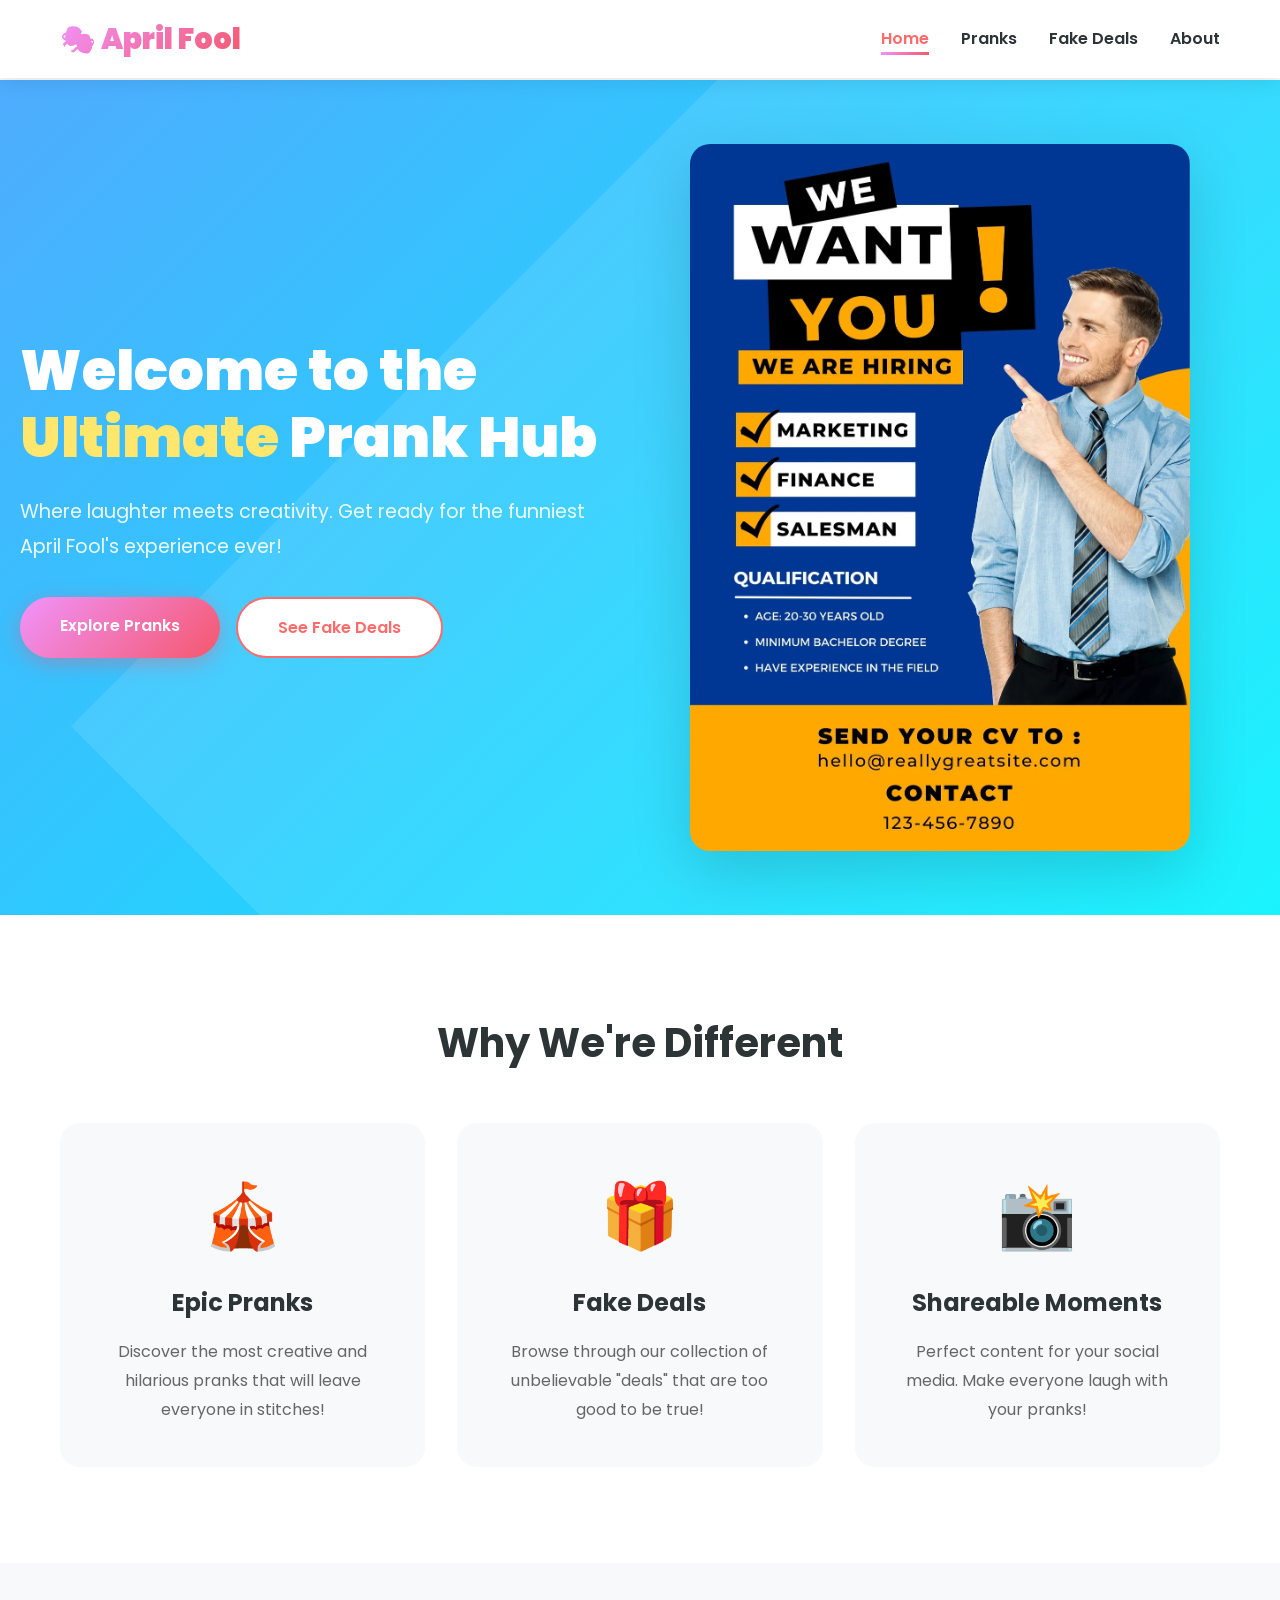
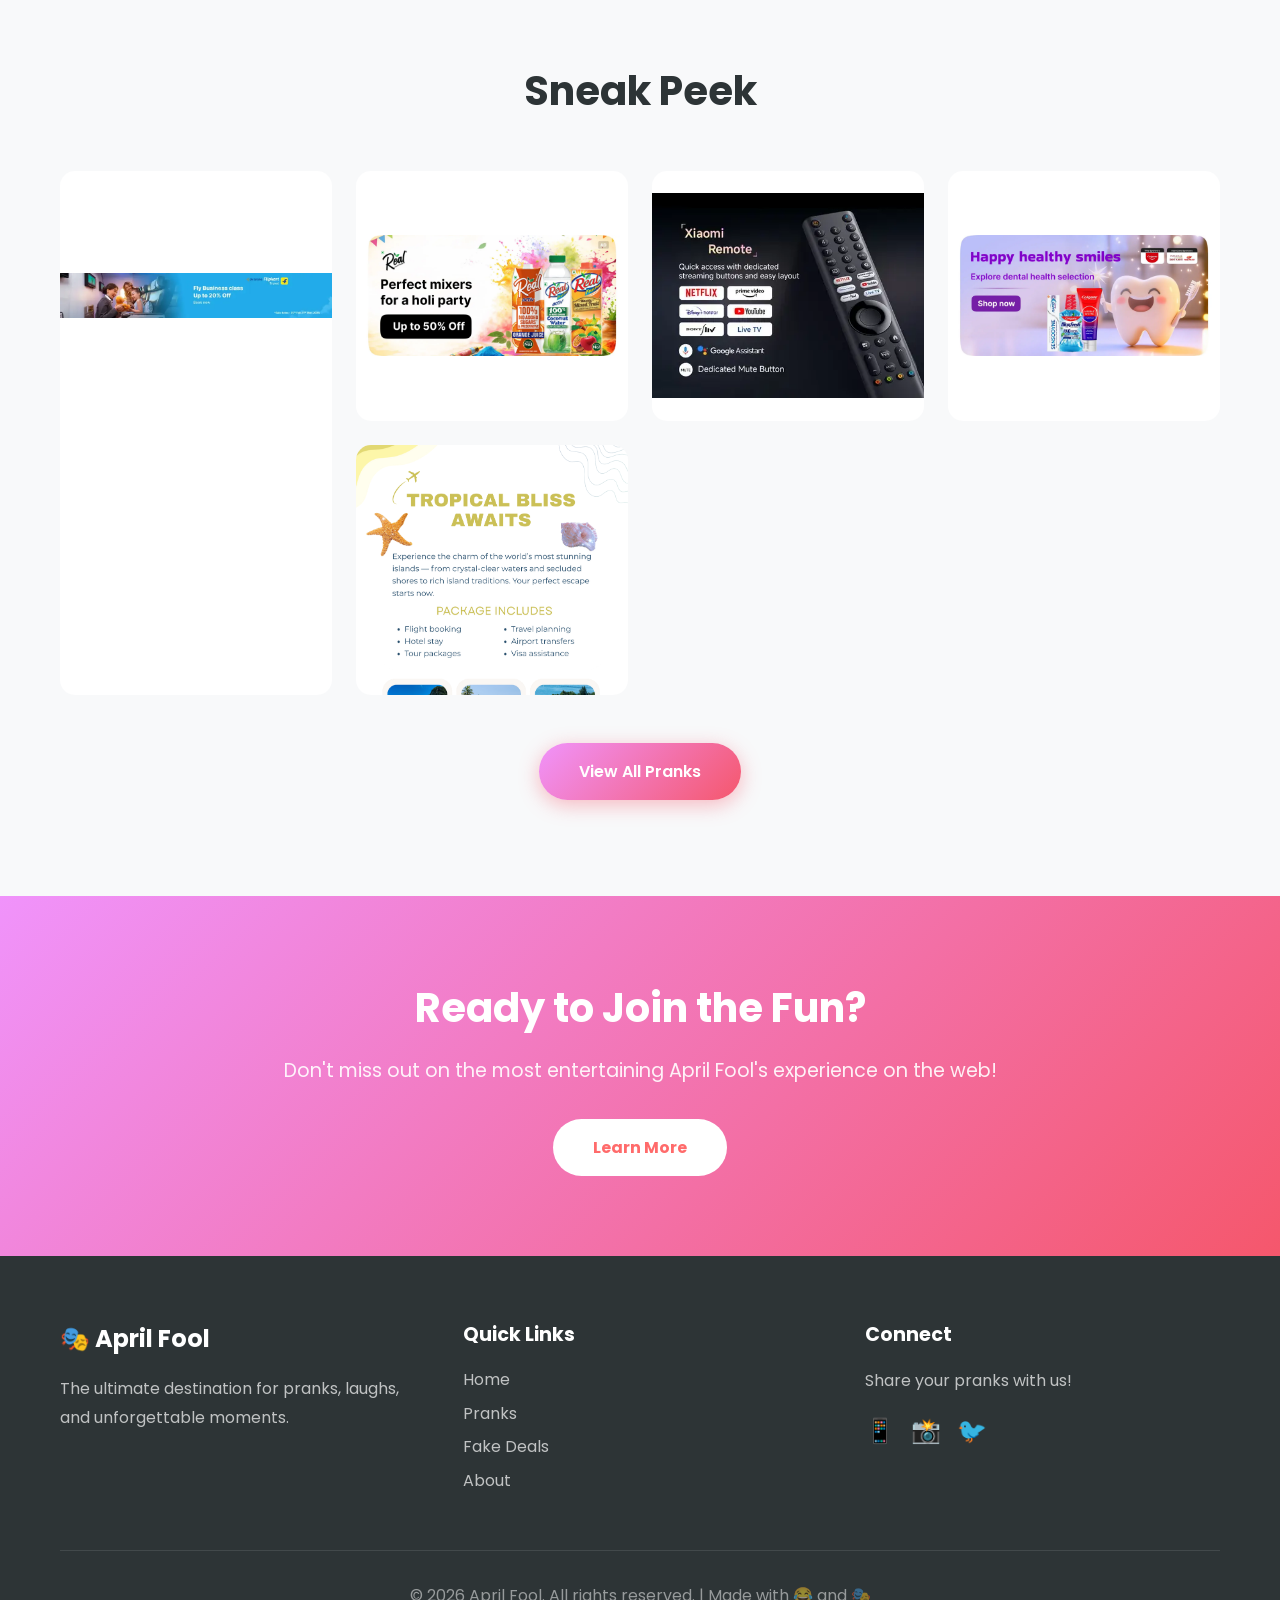
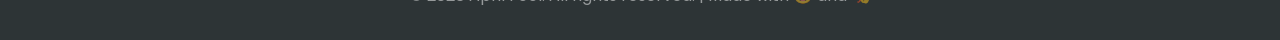
==== index.html @ e03a11c0 "init" ====
<!DOCTYPE html>
<html lang="en">
<head>
    <meta charset="UTF-8">
    <meta name="viewport" content="width=device-width, initial-scale=1.0">
    <title>April Fool - The Ultimate Prank Hub</title>
    <link rel="stylesheet" href="assets/style.css">
    <link href="https://fonts.googleapis.com/css2?family=Poppins:wght@300;400;600;700;900&display=swap" rel="stylesheet">
</head>
<body>
    <!-- Navigation -->
    <nav class="navbar">
        <div class="container">
            <a href="index.html" class="logo">🎭 April Fool</a>
            <ul class="nav-links">
                <li><a href="index.html" class="active">Home</a></li>
                <li><a href="pranks.html">Pranks</a></li>
                <li><a href="deals.html">Fake Deals</a></li>
                <li><a href="about.html">About</a></li>
            </ul>
            <button class="nav-toggle" onclick="toggleMenu()">☰</button>
        </div>
    </nav>

    <!-- Hero Section -->
    <header class="hero">
        <div class="hero-content">
            <h1 class="hero-title">Welcome to the <span class="highlight">Ultimate</span> Prank Hub</h1>
            <p class="hero-subtitle">Where laughter meets creativity. Get ready for the funniest April Fool's experience ever!</p>
            <div class="hero-buttons">
                <a href="pranks.html" class="btn btn-primary">Explore Pranks</a>
                <a href="deals.html" class="btn btn-secondary">See Fake Deals</a>
            </div>
        </div>
        <div class="hero-image">
            <img src="assets/1131w-r-gWZi50xNk.webp" alt="April Fool Fun">
        </div>
    </header>

    <!-- Featured Section -->
    <section class="featured">
        <div class="container">
            <h2 class="section-title">Why We're Different</h2>
            <div class="features-grid">
                <div class="feature-card">
                    <div class="feature-icon">🎪</div>
                    <h3>Epic Pranks</h3>
                    <p>Discover the most creative and hilarious pranks that will leave everyone in stitches!</p>
                </div>
                <div class="feature-card">
                    <div class="feature-icon">🎁</div>
                    <h3>Fake Deals</h3>
                    <p>Browse through our collection of unbelievable "deals" that are too good to be true!</p>
                </div>
                <div class="feature-card">
                    <div class="feature-icon">📸</div>
                    <h3>Shareable Moments</h3>
                    <p>Perfect content for your social media. Make everyone laugh with your pranks!</p>
                </div>
            </div>
        </div>
    </section>

    <!-- Gallery Preview -->
    <section class="gallery-preview">
        <div class="container">
            <h2 class="section-title">Sneak Peek</h2>
            <div class="gallery-grid">
                <div class="gallery-item large">
                    <img src="assets/flipkart travel.webp" alt="Travel Prank">
                    <div class="overlay">Travel Pranks</div>
                </div>
                <div class="gallery-item">
                    <img src="assets/real.webp" alt="Product Prank">
                    <div class="overlay">Product Fails</div>
                </div>
                <div class="gallery-item">
                    <img src="assets/xiaomi remote.webp" alt="Tech Prank">
                    <div class="overlay">Tech Fails</div>
                </div>
                <div class="gallery-item">
                    <img src="assets/colgate.webp" alt="Brand Prank">
                    <div class="overlay">Brand Pranks</div>
                </div>
                <div class="gallery-item">
                    <img src="assets/tropical bliss awaits.png" alt="Vacation Prank">
                    <div class="overlay">Vacation Dreams</div>
                </div>
            </div>
            <div class="center-btn">
                <a href="pranks.html" class="btn btn-primary">View All Pranks</a>
            </div>
        </div>
    </section>

    <!-- CTA Section -->
    <section class="cta">
        <div class="container">
            <h2>Ready to Join the Fun?</h2>
            <p>Don't miss out on the most entertaining April Fool's experience on the web!</p>
            <a href="about.html" class="btn btn-white">Learn More</a>
        </div>
    </section>

    <!-- Footer -->
    <footer class="footer">
        <div class="container">
            <div class="footer-content">
                <div class="footer-section">
                    <h3>🎭 April Fool</h3>
                    <p>The ultimate destination for pranks, laughs, and unforgettable moments.</p>
                </div>
                <div class="footer-section">
                    <h4>Quick Links</h4>
                    <ul>
                        <li><a href="index.html">Home</a></li>
                        <li><a href="pranks.html">Pranks</a></li>
                        <li><a href="deals.html">Fake Deals</a></li>
                        <li><a href="about.html">About</a></li>
                    </ul>
                </div>
                <div class="footer-section">
                    <h4>Connect</h4>
                    <p>Share your pranks with us!</p>
                    <div class="social-links">
                        <span>📱</span>
                        <span>📸</span>
                        <span>🐦</span>
                    </div>
                </div>
            </div>
            <div class="footer-bottom">
                <p>&copy; 2026 April Fool. All rights reserved. | Made with 😂 and 🎭</p>
            </div>
        </div>
    </footer>

    <script>
        function toggleMenu() {
            document.querySelector('.nav-links').classList.toggle('active');
        }
    </script>
</body>
</html>
---- assets/style.css ----
/* ===== CSS Reset & Base Styles ===== */
* {
    margin: 0;
    padding: 0;
    box-sizing: border-box;
}

:root {
    --primary-color: #ff6b6b;
    --secondary-color: #4ecdc4;
    --accent-color: #ffe66d;
    --dark-color: #2d3436;
    --light-color: #f8f9fa;
    --white: #ffffff;
    --gradient-1: linear-gradient(135deg, #667eea 0%, #764ba2 100%);
    --gradient-2: linear-gradient(135deg, #f093fb 0%, #f5576c 100%);
    --gradient-3: linear-gradient(135deg, #4facfe 0%, #00f2fe 100%);
    --shadow: 0 10px 40px rgba(0, 0, 0, 0.1);
    --shadow-hover: 0 20px 60px rgba(0, 0, 0, 0.15);
}

html {
    scroll-behavior: smooth;
}

body {
    font-family: 'Poppins', sans-serif;
    line-height: 1.6;
    color: var(--dark-color);
    background-color: var(--light-color);
    overflow-x: hidden;
}

.container {
    max-width: 1200px;
    margin: 0 auto;
    padding: 0 20px;
}

img {
    max-width: 100%;
    height: auto;
    display: block;
}

a {
    text-decoration: none;
    color: inherit;
}

ul {
    list-style: none;
}

/* ===== Navigation ===== */
.navbar {
    background: var(--white);
    padding: 1rem 0;
    position: fixed;
    top: 0;
    left: 0;
    right: 0;
    z-index: 1000;
    box-shadow: 0 2px 20px rgba(0, 0, 0, 0.1);
}

.navbar .container {
    display: flex;
    justify-content: space-between;
    align-items: center;
}

.logo {
    font-size: 1.8rem;
    font-weight: 900;
    background: var(--gradient-2);
    -webkit-background-clip: text;
    -webkit-text-fill-color: transparent;
    background-clip: text;
}

.nav-links {
    display: flex;
    gap: 2rem;
}

.nav-links a {
    font-weight: 600;
    color: var(--dark-color);
    transition: color 0.3s ease;
    position: relative;
}

.nav-links a::after {
    content: '';
    position: absolute;
    bottom: -5px;
    left: 0;
    width: 0;
    height: 3px;
    background: var(--gradient-2);
    transition: width 0.3s ease;
}

.nav-links a:hover::after,
.nav-links a.active::after {
    width: 100%;
}

.nav-links a:hover,
.nav-links a.active {
    color: var(--primary-color);
}

.nav-toggle {
    display: none;
    background: none;
    border: none;
    font-size: 1.5rem;
    cursor: pointer;
}

/* ===== Buttons ===== */
.btn {
    display: inline-block;
    padding: 1rem 2.5rem;
    border-radius: 50px;
    font-weight: 600;
    font-size: 1rem;
    transition: all 0.3s ease;
    cursor: pointer;
    border: none;
}

.btn-primary {
    background: var(--gradient-2);
    color: var(--white);
    box-shadow: 0 5px 20px rgba(245, 87, 108, 0.4);
}

.btn-primary:hover {
    transform: translateY(-3px);
    box-shadow: 0 10px 30px rgba(245, 87, 108, 0.5);
}

.btn-secondary {
    background: var(--white);
    color: var(--primary-color);
    border: 2px solid var(--primary-color);
}

.btn-secondary:hover {
    background: var(--primary-color);
    color: var(--white);
}

.btn-white {
    background: var(--white);
    color: var(--primary-color);
    font-weight: 700;
}

.btn-white:hover {
    background: var(--primary-color);
    color: var(--white);
    transform: translateY(-3px);
}

.btn-white-outline {
    background: transparent;
    color: var(--white);
    border: 2px solid var(--white);
}

.btn-white-outline:hover {
    background: var(--white);
    color: var(--primary-color);
}

.btn-deal {
    background: var(--gradient-1);
    color: var(--white);
    width: 100%;
    margin-top: 1rem;
}

.btn-deal:hover {
    transform: translateY(-3px);
    box-shadow: 0 10px 30px rgba(102, 126, 234, 0.5);
}

/* ===== Hero Section ===== */
.hero {
    margin-top: 80px;
    min-height: 90vh;
    display: flex;
    align-items: center;
    justify-content: space-between;
    padding: 4rem 20px;
    background: var(--gradient-3);
    position: relative;
    overflow: hidden;
}

.hero::before {
    content: '';
    position: absolute;
    top: -50%;
    right: -20%;
    width: 80%;
    height: 200%;
    background: rgba(255, 255, 255, 0.1);
    transform: rotate(45deg);
}

.hero-content {
    flex: 1;
    max-width: 600px;
    z-index: 1;
}

.hero-title {
    font-size: 3.5rem;
    font-weight: 900;
    line-height: 1.2;
    margin-bottom: 1.5rem;
    color: var(--white);
}

.hero-title .highlight {
    background: var(--accent-color);
    -webkit-background-clip: text;
    -webkit-text-fill-color: transparent;
    background-clip: text;
}

.hero-subtitle {
    font-size: 1.2rem;
    color: rgba(255, 255, 255, 0.9);
    margin-bottom: 2rem;
    line-height: 1.8;
}

.hero-buttons {
    display: flex;
    gap: 1rem;
    flex-wrap: wrap;
}

.hero-image {
    flex: 1;
    display: flex;
    justify-content: center;
    align-items: center;
    z-index: 1;
}

.hero-image img {
    max-width: 500px;
    width: 100%;
    height: auto;
    border-radius: 20px;
    box-shadow: var(--shadow-hover);
    animation: float 3s ease-in-out infinite;
}

@keyframes float {
    0%, 100% { transform: translateY(0); }
    50% { transform: translateY(-20px); }
}

/* ===== Featured Section ===== */
.featured {
    padding: 6rem 20px;
    background: var(--white);
}

.section-title {
    text-align: center;
    font-size: 2.5rem;
    font-weight: 700;
    margin-bottom: 3rem;
    color: var(--dark-color);
}

.features-grid {
    display: grid;
    grid-template-columns: repeat(auto-fit, minmax(300px, 1fr));
    gap: 2rem;
    max-width: 1200px;
    margin: 0 auto;
}

.feature-card {
    background: var(--light-color);
    padding: 2.5rem;
    border-radius: 20px;
    text-align: center;
    transition: all 0.3s ease;
    border: 2px solid transparent;
}

.feature-card:hover {
    transform: translateY(-10px);
    border-color: var(--primary-color);
    box-shadow: var(--shadow-hover);
}

.feature-icon {
    font-size: 4rem;
    margin-bottom: 1rem;
}

.feature-card h3 {
    font-size: 1.5rem;
    margin-bottom: 1rem;
    color: var(--dark-color);
}

.feature-card p {
    color: #666;
    line-height: 1.8;
}

/* ===== Gallery Preview ===== */
.gallery-preview {
    padding: 6rem 20px;
    background: var(--light-color);
}

.gallery-grid {
    display: grid;
    grid-template-columns: repeat(4, 1fr);
    grid-template-rows: repeat(2, 250px);
    gap: 1.5rem;
    max-width: 1200px;
    margin: 0 auto;
}

.gallery-item {
    position: relative;
    border-radius: 15px;
    overflow: hidden;
    cursor: pointer;
    background: var(--white);
}

.gallery-item.large {
    grid-row: span 2;
}

.gallery-item img {
    width: 100%;
    height: auto;
    min-height: 250px;
    object-fit: contain;
    transition: transform 0.5s ease;
}

.gallery-item:hover img {
    transform: scale(1.1);
}

.gallery-item .overlay {
    position: absolute;
    bottom: 0;
    left: 0;
    right: 0;
    background: linear-gradient(transparent, rgba(0, 0, 0, 0.8));
    color: var(--white);
    padding: 1.5rem;
    font-weight: 600;
    transform: translateY(100%);
    transition: transform 0.3s ease;
}

.gallery-item:hover .overlay {
    transform: translateY(0);
}

.center-btn {
    text-align: center;
    margin-top: 3rem;
}

/* ===== CTA Section ===== */
.cta {
    padding: 5rem 20px;
    background: var(--gradient-2);
    text-align: center;
}

.cta h2 {
    font-size: 2.5rem;
    color: var(--white);
    margin-bottom: 1rem;
}

.cta p {
    color: rgba(255, 255, 255, 0.9);
    font-size: 1.2rem;
    margin-bottom: 2rem;
}

.cta-buttons {
    display: flex;
    gap: 1rem;
    justify-content: center;
    flex-wrap: wrap;
}

/* ===== Footer ===== */
.footer {
    background: var(--dark-color);
    color: var(--white);
    padding: 4rem 20px 2rem;
}

.footer-content {
    display: grid;
    grid-template-columns: repeat(auto-fit, minmax(250px, 1fr));
    gap: 3rem;
    max-width: 1200px;
    margin: 0 auto 3rem;
}

.footer-section h3 {
    font-size: 1.5rem;
    margin-bottom: 1rem;
}

.footer-section h4 {
    font-size: 1.2rem;
    margin-bottom: 1rem;
}

.footer-section p {
    color: rgba(255, 255, 255, 0.7);
    line-height: 1.8;
}

.footer-section ul li {
    margin-bottom: 0.5rem;
}

.footer-section ul li a {
    color: rgba(255, 255, 255, 0.7);
    transition: color 0.3s ease;
}

.footer-section ul li a:hover {
    color: var(--primary-color);
}

.social-links {
    display: flex;
    gap: 1rem;
    margin-top: 1rem;
    font-size: 1.5rem;
}

.footer-bottom {
    text-align: center;
    padding-top: 2rem;
    border-top: 1px solid rgba(255, 255, 255, 0.1);
    color: rgba(255, 255, 255, 0.5);
}

/* ===== Page Header ===== */
.page-header {
    margin-top: 80px;
    padding: 5rem 20px;
    background: var(--gradient-1);
    text-align: center;
}

.page-header h1 {
    font-size: 3rem;
    color: var(--white);
    margin-bottom: 1rem;
}

.page-header p {
    color: rgba(255, 255, 255, 0.9);
    font-size: 1.2rem;
}

.deals-header {
    background: var(--gradient-2);
}

/* ===== Pranks Section ===== */
.pranks-section {
    padding: 5rem 20px;
    background: var(--light-color);
}

.pranks-grid {
    display: grid;
    grid-template-columns: repeat(auto-fit, minmax(320px, 1fr));
    gap: 2rem;
    max-width: 1400px;
    margin: 0 auto;
}

.prank-card {
    background: var(--white);
    border-radius: 20px;
    overflow: hidden;
    box-shadow: var(--shadow);
    transition: all 0.3s ease;
}

.prank-card:hover {
    transform: translateY(-10px);
    box-shadow: var(--shadow-hover);
}

.prank-card.featured {
    grid-column: span 2;
}

.prank-image {
    height: auto;
    min-height: 280px;
    overflow: hidden;
    background: var(--white);
}

.prank-image img {
    width: 100%;
    height: auto;
    object-fit: contain;
    transition: transform 0.5s ease;
}

.prank-card:hover .prank-image img {
    transform: scale(1.1);
}

.prank-content {
    padding: 1.5rem;
}

.prank-content h3 {
    font-size: 1.4rem;
    margin-bottom: 0.5rem;
    color: var(--dark-color);
}

.prank-content p {
    color: #666;
    margin-bottom: 1rem;
}

.prank-tag {
    display: inline-block;
    background: var(--gradient-3);
    color: var(--white);
    padding: 0.3rem 1rem;
    border-radius: 20px;
    font-size: 0.85rem;
    font-weight: 600;
}

.featured-tag {
    background: var(--gradient-2);
}

/* ===== Deals Section ===== */
.deals-section {
    padding: 5rem 20px;
    background: var(--white);
}

.deals-grid {
    display: grid;
    grid-template-columns: repeat(auto-fit, minmax(300px, 1fr));
    gap: 2rem;
    max-width: 1400px;
    margin: 0 auto;
}

.deals-grid.small-grid {
    grid-template-columns: repeat(auto-fit, minmax(280px, 1fr));
}

.deal-card {
    background: var(--light-color);
    border-radius: 20px;
    overflow: hidden;
    box-shadow: var(--shadow);
    transition: all 0.3s ease;
    position: relative;
}

.deal-card:hover {
    transform: translateY(-10px);
    box-shadow: var(--shadow-hover);
}

.deal-card.large {
    grid-column: span 2;
}

.deal-badge {
    position: absolute;
    top: 1rem;
    left: 1rem;
    background: var(--gradient-2);
    color: var(--white);
    padding: 0.5rem 1.5rem;
    border-radius: 50px;
    font-weight: 700;
    font-size: 0.9rem;
    z-index: 10;
    box-shadow: 0 5px 15px rgba(245, 87, 108, 0.4);
}

.deal-badge.hot {
    background: linear-gradient(135deg, #f12711 0%, #f5af19 100%);
}

.deal-badge.epic {
    background: var(--gradient-1);
}

.deal-image {
    height: auto;
    min-height: 220px;
    overflow: hidden;
    background: var(--white);
}

.deal-image img {
    width: 100%;
    height: auto;
    object-fit: contain;
    transition: transform 0.5s ease;
}

.deal-card:hover .deal-image img {
    transform: scale(1.1);
}

.deal-content {
    padding: 1.5rem;
}

.deal-content h3 {
    font-size: 1.3rem;
    margin-bottom: 0.5rem;
}

.deal-desc {
    color: #666;
    font-size: 0.95rem;
    margin-bottom: 1rem;
}

.price {
    display: flex;
    align-items: center;
    gap: 1rem;
    margin-bottom: 0.5rem;
}

.old-price {
    text-decoration: line-through;
    color: #999;
    font-size: 1.1rem;
}

.new-price {
    font-size: 1.8rem;
    font-weight: 700;
    color: var(--primary-color);
}

/* ===== Banner Section ===== */
.banner-section {
    padding: 3rem 20px;
    background: var(--light-color);
}

.promo-banner {
    max-width: 1200px;
    margin: 0 auto;
    border-radius: 20px;
    overflow: hidden;
}

.promo-banner img {
    width: 100%;
    height: auto;
}

/* ===== About Section ===== */
.about-section {
    padding: 5rem 20px;
    background: var(--white);
}

.about-grid {
    display: grid;
    grid-template-columns: 1fr 1fr;
    gap: 4rem;
    align-items: center;
    max-width: 1200px;
    margin: 0 auto;
}

.about-content h2 {
    font-size: 2.5rem;
    margin-bottom: 1.5rem;
    color: var(--dark-color);
}

.about-content p {
    color: #666;
    margin-bottom: 1.5rem;
    line-height: 1.8;
}

.about-image img {
    width: 100%;
    height: auto;
    border-radius: 20px;
    box-shadow: var(--shadow-hover);
}

.stats-grid {
    display: grid;
    grid-template-columns: repeat(3, 1fr);
    gap: 1.5rem;
    margin-top: 2rem;
}

.stat-card {
    background: var(--gradient-3);
    padding: 1.5rem;
    border-radius: 15px;
    text-align: center;
    color: var(--white);
}

.stat-card h3 {
    font-size: 2rem;
    font-weight: 700;
}

.stat-card p {
    color: rgba(255, 255, 255, 0.9);
    font-size: 0.9rem;
}

/* ===== Team Section ===== */
.team-section {
    padding: 5rem 20px;
    background: var(--light-color);
}

.team-grid {
    display: grid;
    grid-template-columns: repeat(auto-fit, minmax(220px, 1fr));
    gap: 2rem;
    max-width: 1000px;
    margin: 0 auto;
}

.team-card {
    background: var(--white);
    padding: 2rem;
    border-radius: 20px;
    text-align: center;
    box-shadow: var(--shadow);
    transition: all 0.3s ease;
}

.team-card:hover {
    transform: translateY(-10px);
    box-shadow: var(--shadow-hover);
}

.team-avatar {
    font-size: 4rem;
    margin-bottom: 1rem;
}

.team-card h3 {
    font-size: 1.2rem;
    margin-bottom: 0.5rem;
}

.team-card p {
    color: #666;
    font-size: 0.9rem;
}

/* ===== Contact Section ===== */
.contact-section {
    padding: 5rem 20px;
    background: var(--white);
}

.contact-grid {
    display: grid;
    grid-template-columns: 1fr 1fr;
    gap: 4rem;
    max-width: 1200px;
    margin: 0 auto;
}

.contact-info h3 {
    font-size: 2rem;
    margin-bottom: 1rem;
}

.contact-info p {
    color: #666;
    margin-bottom: 2rem;
    line-height: 1.8;
}

.contact-details {
    display: flex;
    flex-direction: column;
    gap: 1.5rem;
}

.contact-item {
    display: flex;
    align-items: center;
    gap: 1rem;
    font-size: 1.1rem;
}

.contact-item .icon {
    font-size: 1.5rem;
}

.contact-form form {
    display: flex;
    flex-direction: column;
    gap: 1rem;
}

.contact-form input,
.contact-form textarea {
    padding: 1rem 1.5rem;
    border: 2px solid #eee;
    border-radius: 10px;
    font-family: 'Poppins', sans-serif;
    font-size: 1rem;
    transition: border-color 0.3s ease;
}

.contact-form input:focus,
.contact-form textarea:focus {
    outline: none;
    border-color: var(--primary-color);
}

.contact-form textarea {
    resize: vertical;
}

/* ===== FAQ Section ===== */
.faq-section {
    padding: 5rem 20px;
    background: var(--light-color);
}

.faq-grid {
    display: grid;
    grid-template-columns: repeat(auto-fit, minmax(280px, 1fr));
    gap: 2rem;
    max-width: 1200px;
    margin: 0 auto;
}

.faq-card {
    background: var(--white);
    padding: 2rem;
    border-radius: 20px;
    box-shadow: var(--shadow);
}

.faq-card h4 {
    font-size: 1.2rem;
    margin-bottom: 1rem;
    color: var(--dark-color);
}

.faq-card p {
    color: #666;
    line-height: 1.8;
}

/* ===== Responsive Design ===== */
@media (max-width: 968px) {
    .hero {
        flex-direction: column;
        text-align: center;
        padding-top: 6rem;
    }

    .hero-title {
        font-size: 2.5rem;
    }

    .hero-buttons {
        justify-content: center;
    }

    .hero-image {
        margin-top: 3rem;
    }

    .hero-image img {
        max-width: 100%;
    }

    .gallery-grid {
        grid-template-columns: repeat(2, 1fr);
        grid-template-rows: auto;
    }

    .gallery-item.large {
        grid-column: span 2;
        grid-row: span 1;
        height: 400px;
    }

    .about-grid,
    .contact-grid {
        grid-template-columns: 1fr;
        gap: 2rem;
    }

    .prank-card.featured,
    .deal-card.large {
        grid-column: span 1;
    }
}

@media (max-width: 768px) {
    .nav-links {
        position: fixed;
        top: 70px;
        left: 0;
        right: 0;
        background: var(--white);
        flex-direction: column;
        padding: 2rem;
        gap: 1.5rem;
        box-shadow: var(--shadow);
        transform: translateY(-150%);
        transition: transform 0.3s ease;
    }

    .nav-links.active {
        transform: translateY(0);
    }

    .nav-toggle {
        display: block;
    }

    .hero-title {
        font-size: 2rem;
    }

    .section-title {
        font-size: 2rem;
    }

    .features-grid,
    .team-grid,
    .faq-grid {
        grid-template-columns: 1fr;
    }

    .gallery-grid {
        grid-template-columns: 1fr;
    }

    .gallery-item.large {
        grid-column: span 1;
        height: 300px;
    }

    .stats-grid {
        grid-template-columns: 1fr;
    }

    .cta-buttons {
        flex-direction: column;
        align-items: center;
    }

    .footer-content {
        grid-template-columns: 1fr;
    }
}

@media (max-width: 480px) {
    .hero-title {
        font-size: 1.8rem;
    }

    .hero-subtitle {
        font-size: 1rem;
    }

    .btn {
        padding: 0.8rem 1.5rem;
        font-size: 0.9rem;
    }
}
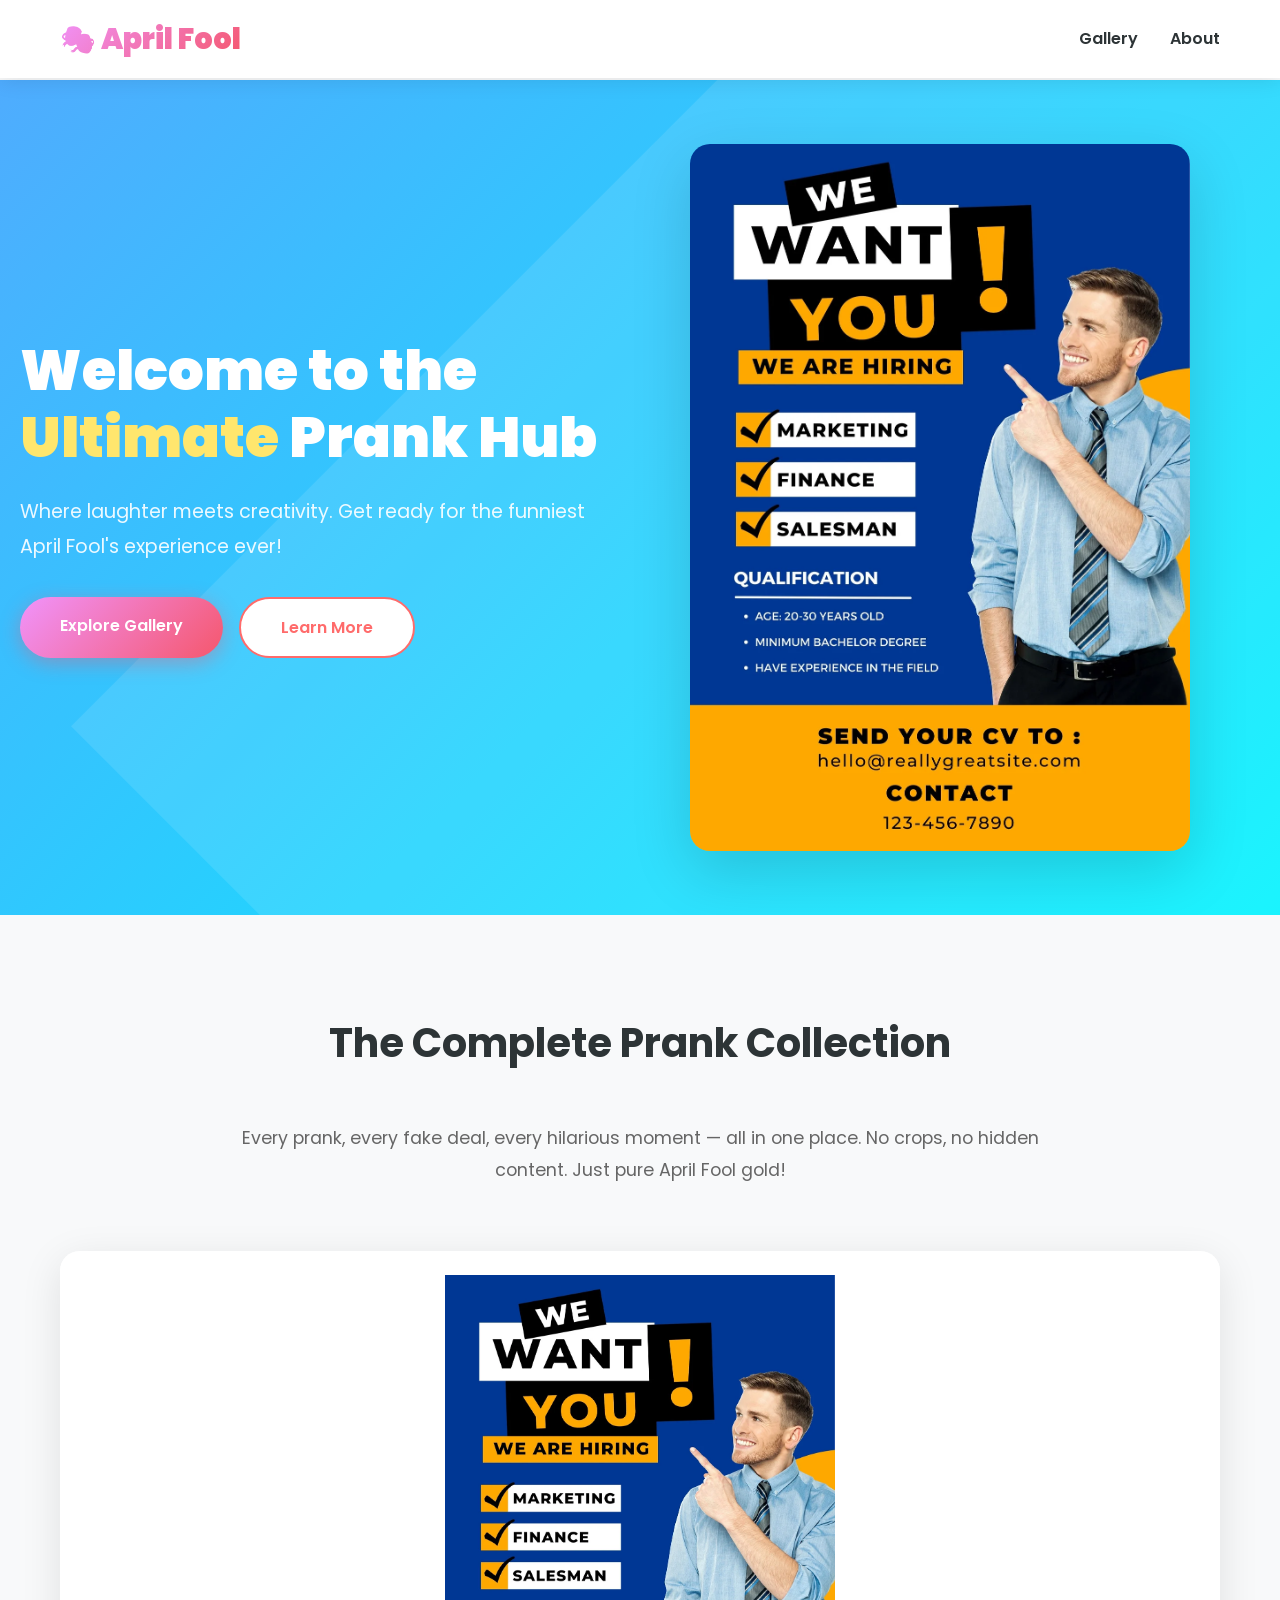
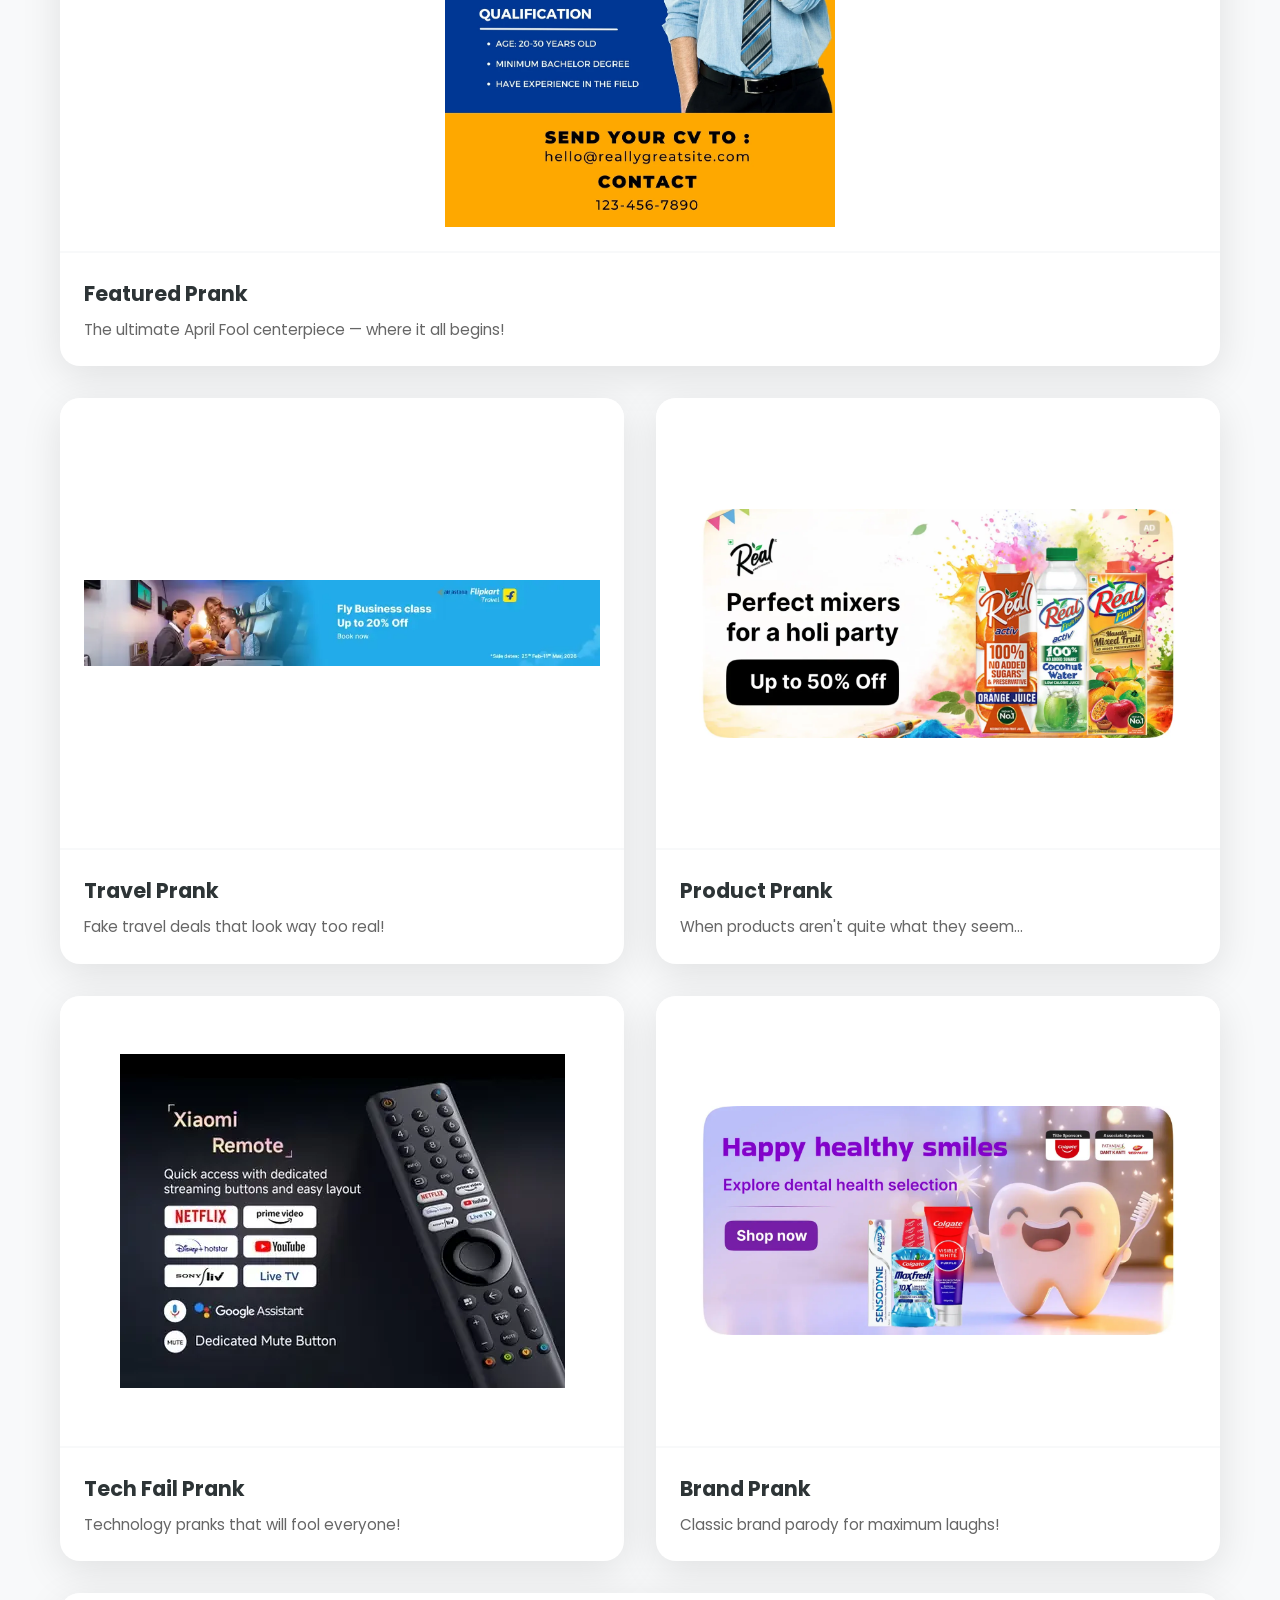
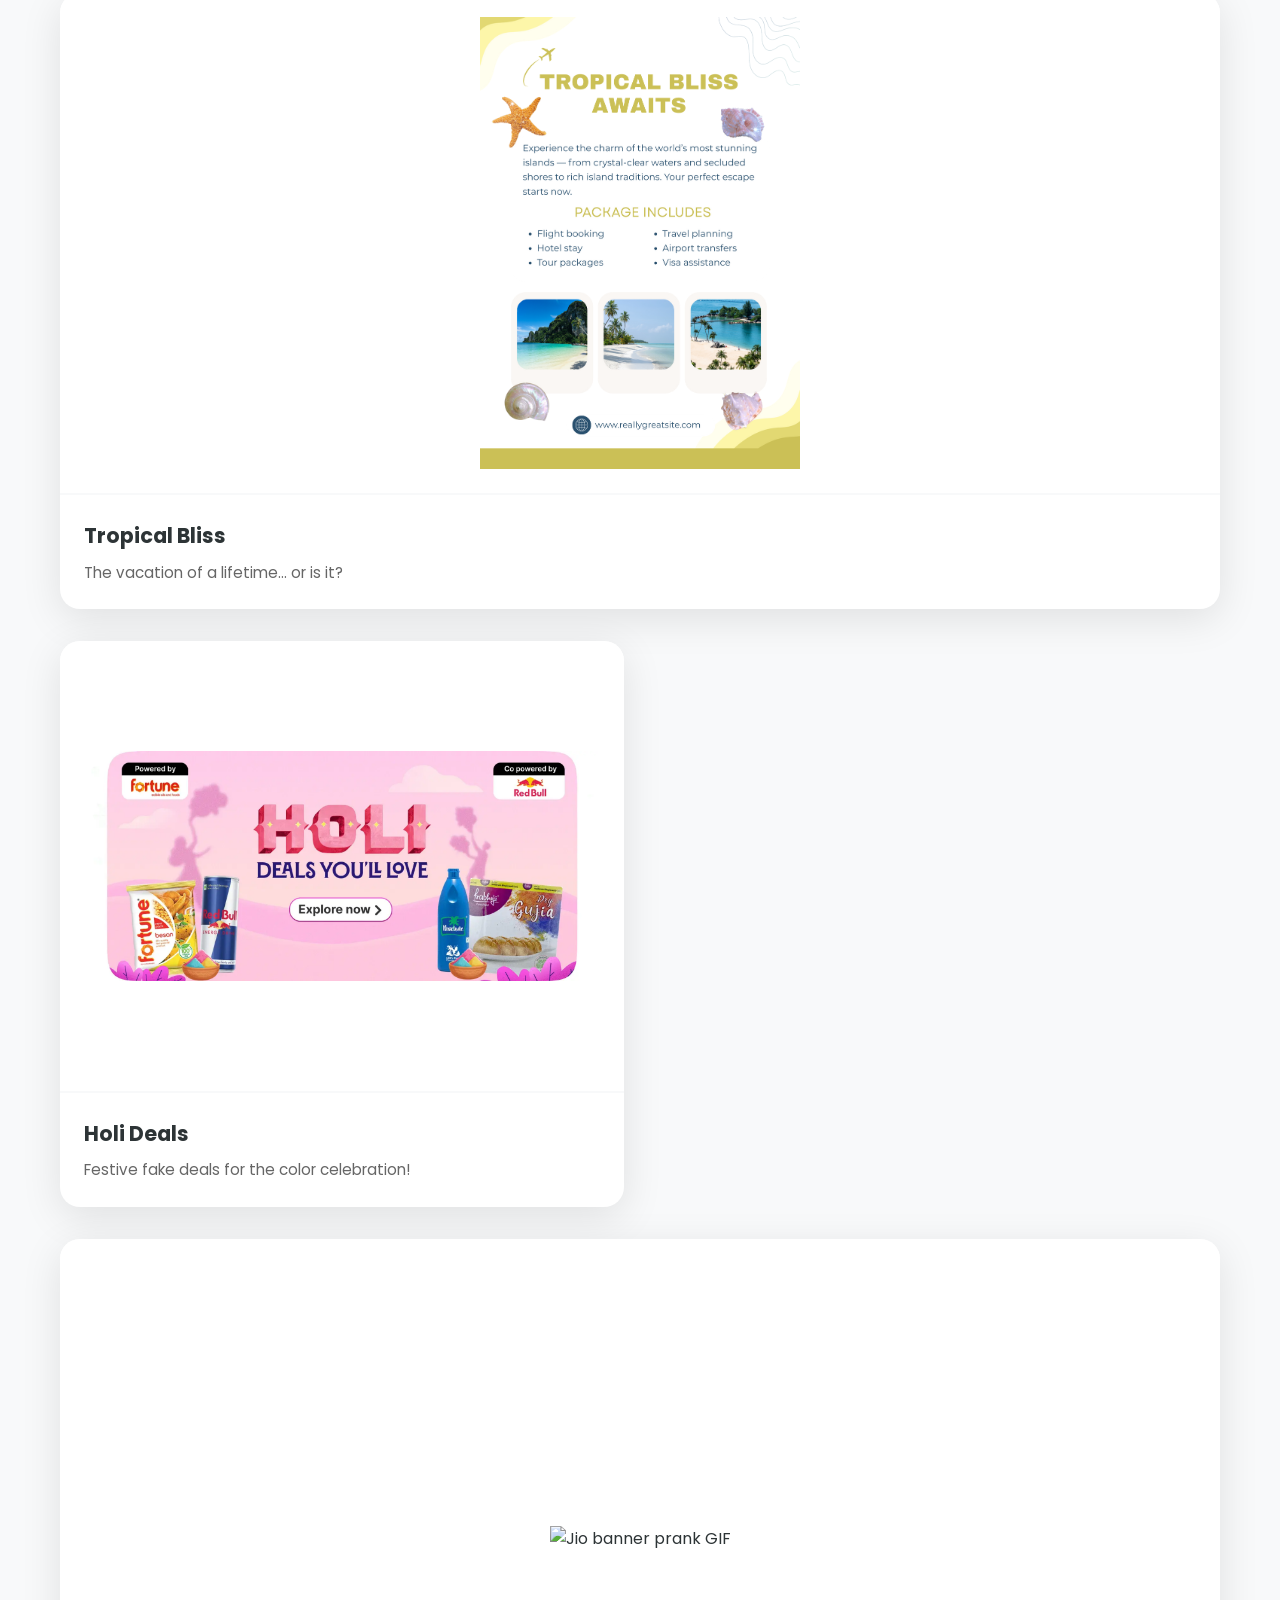
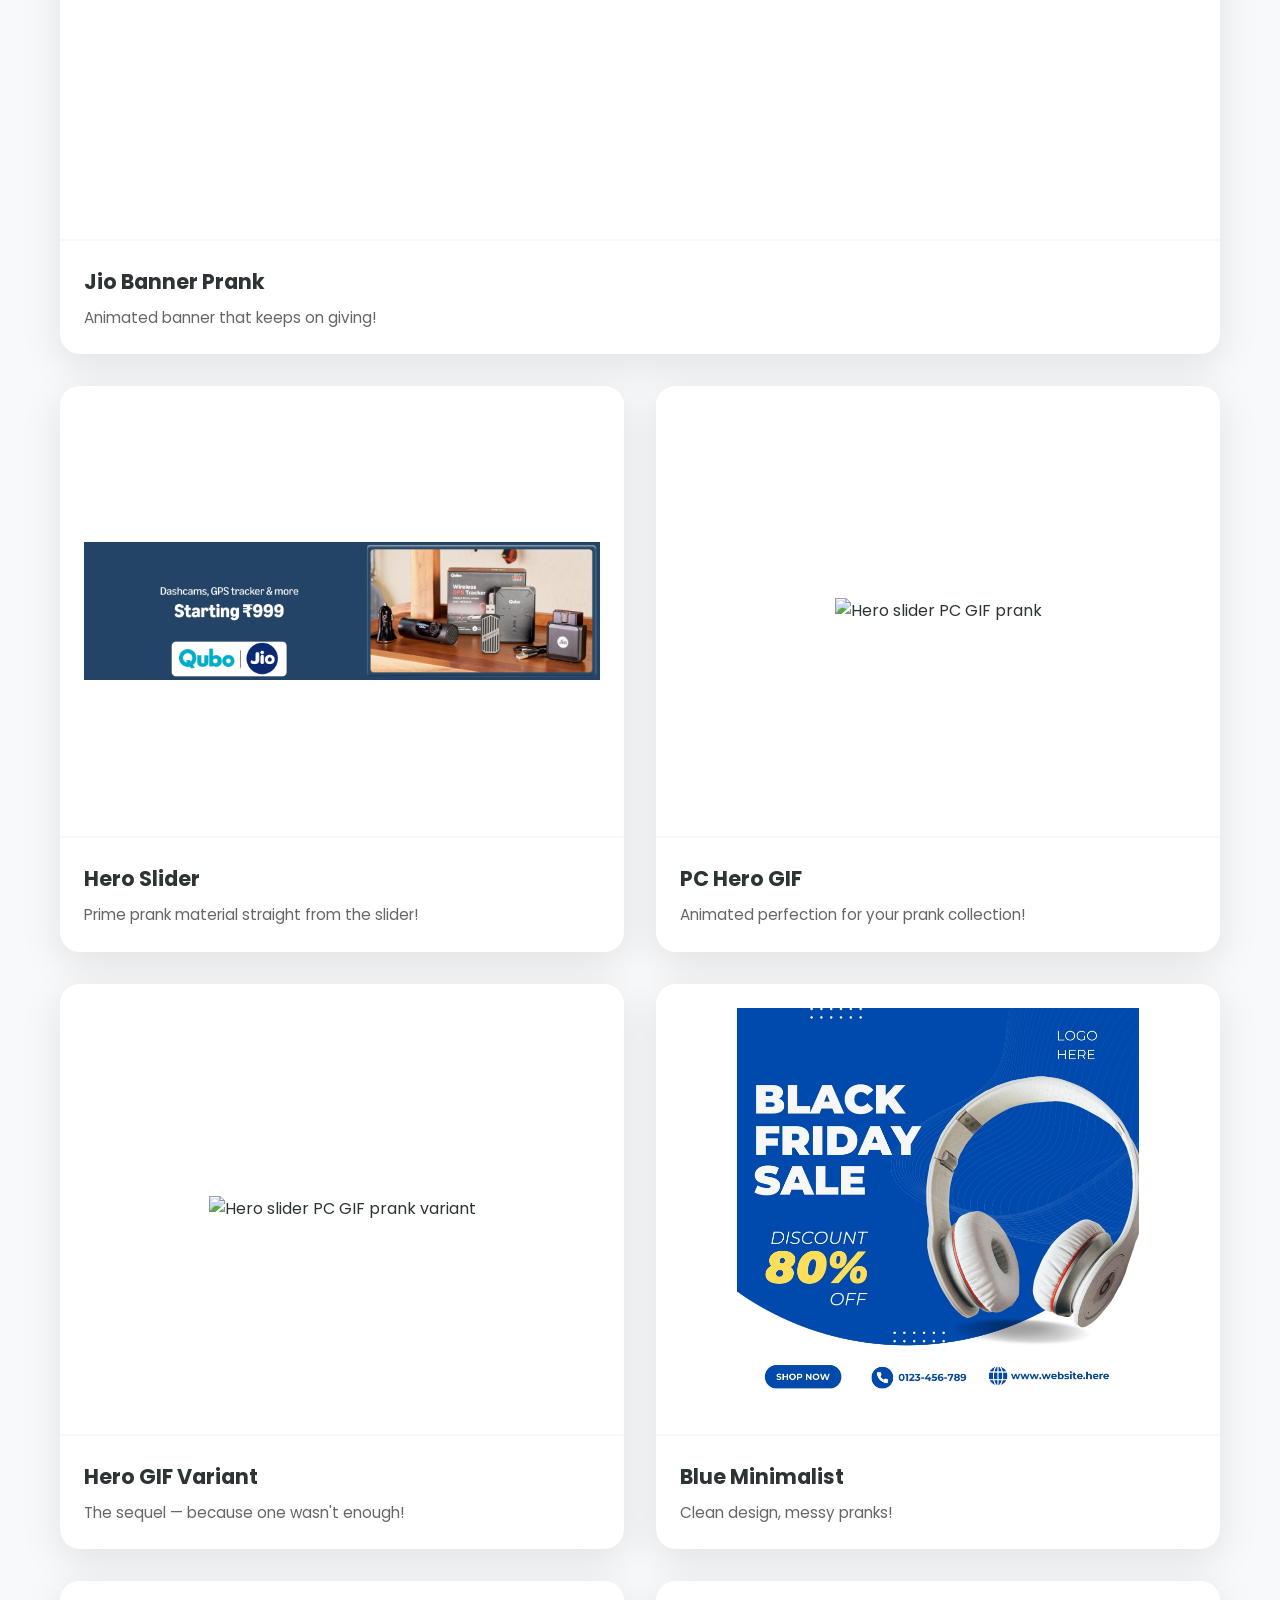
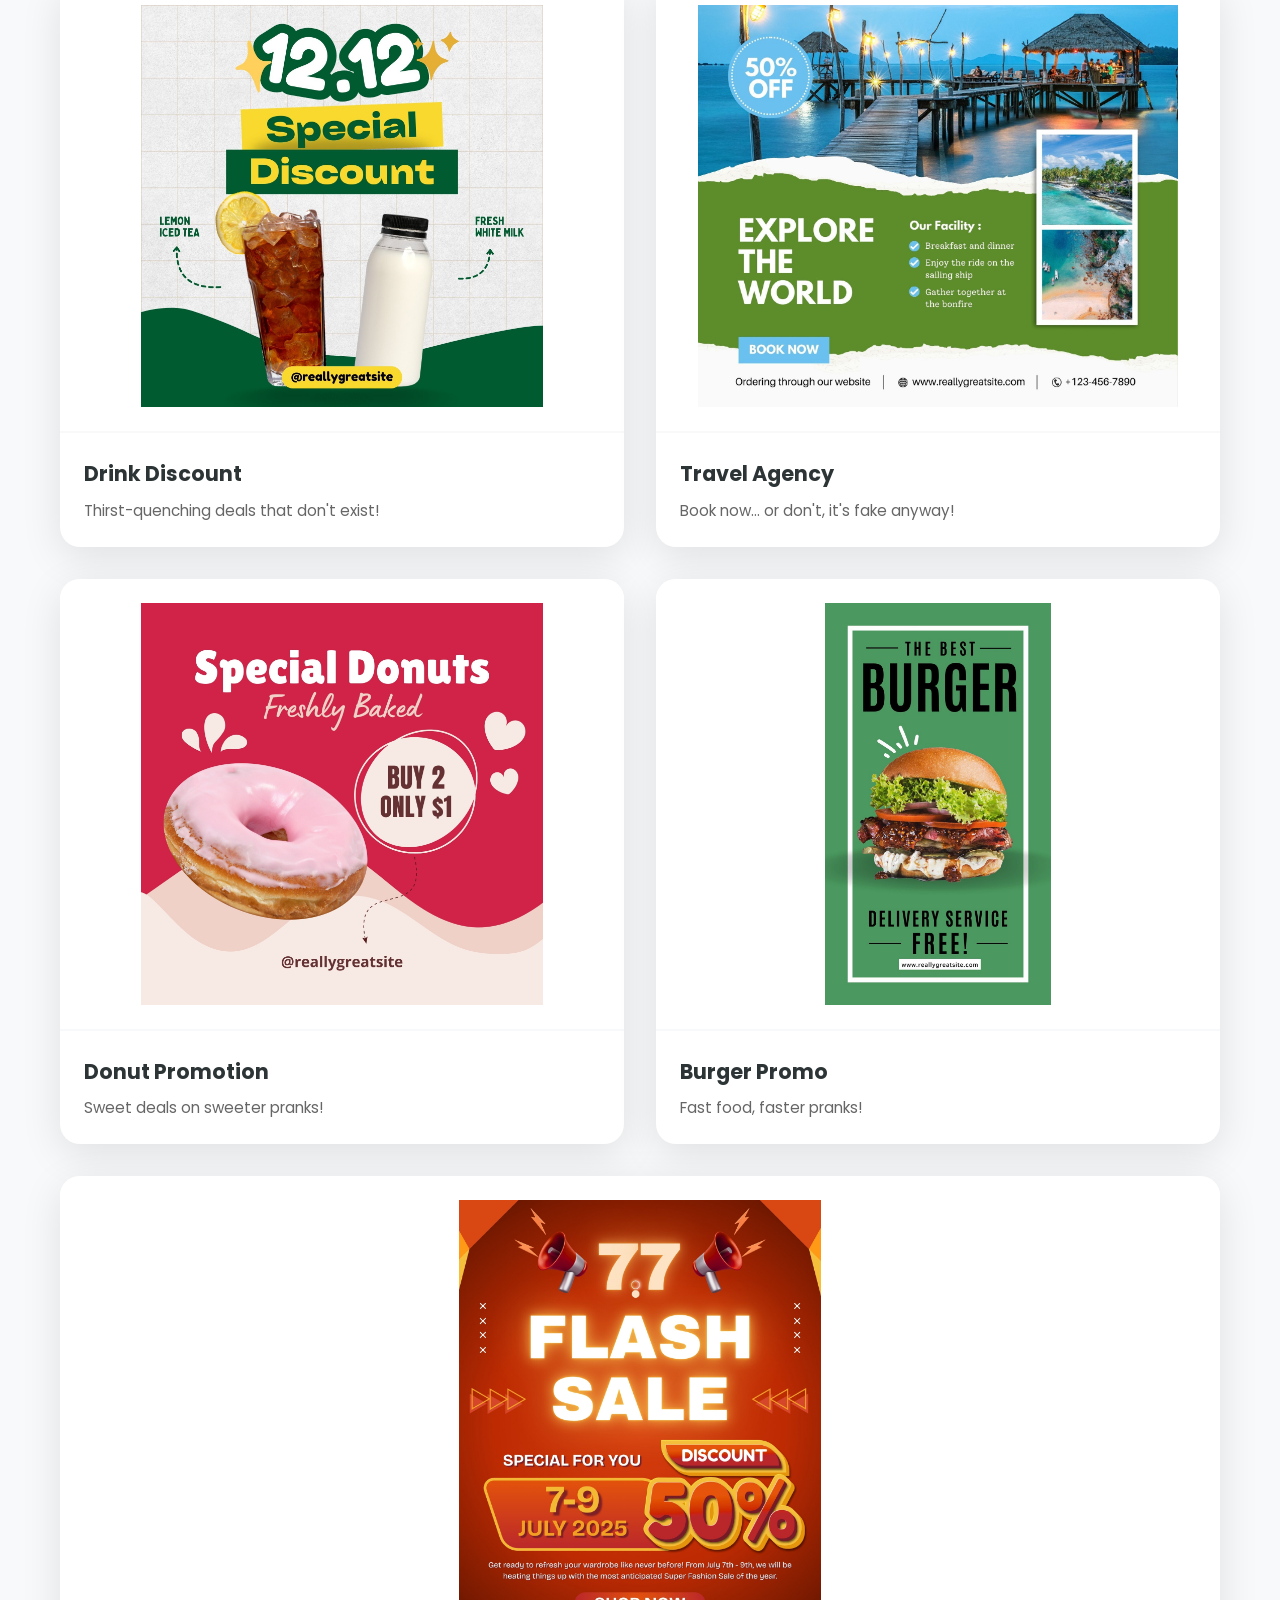
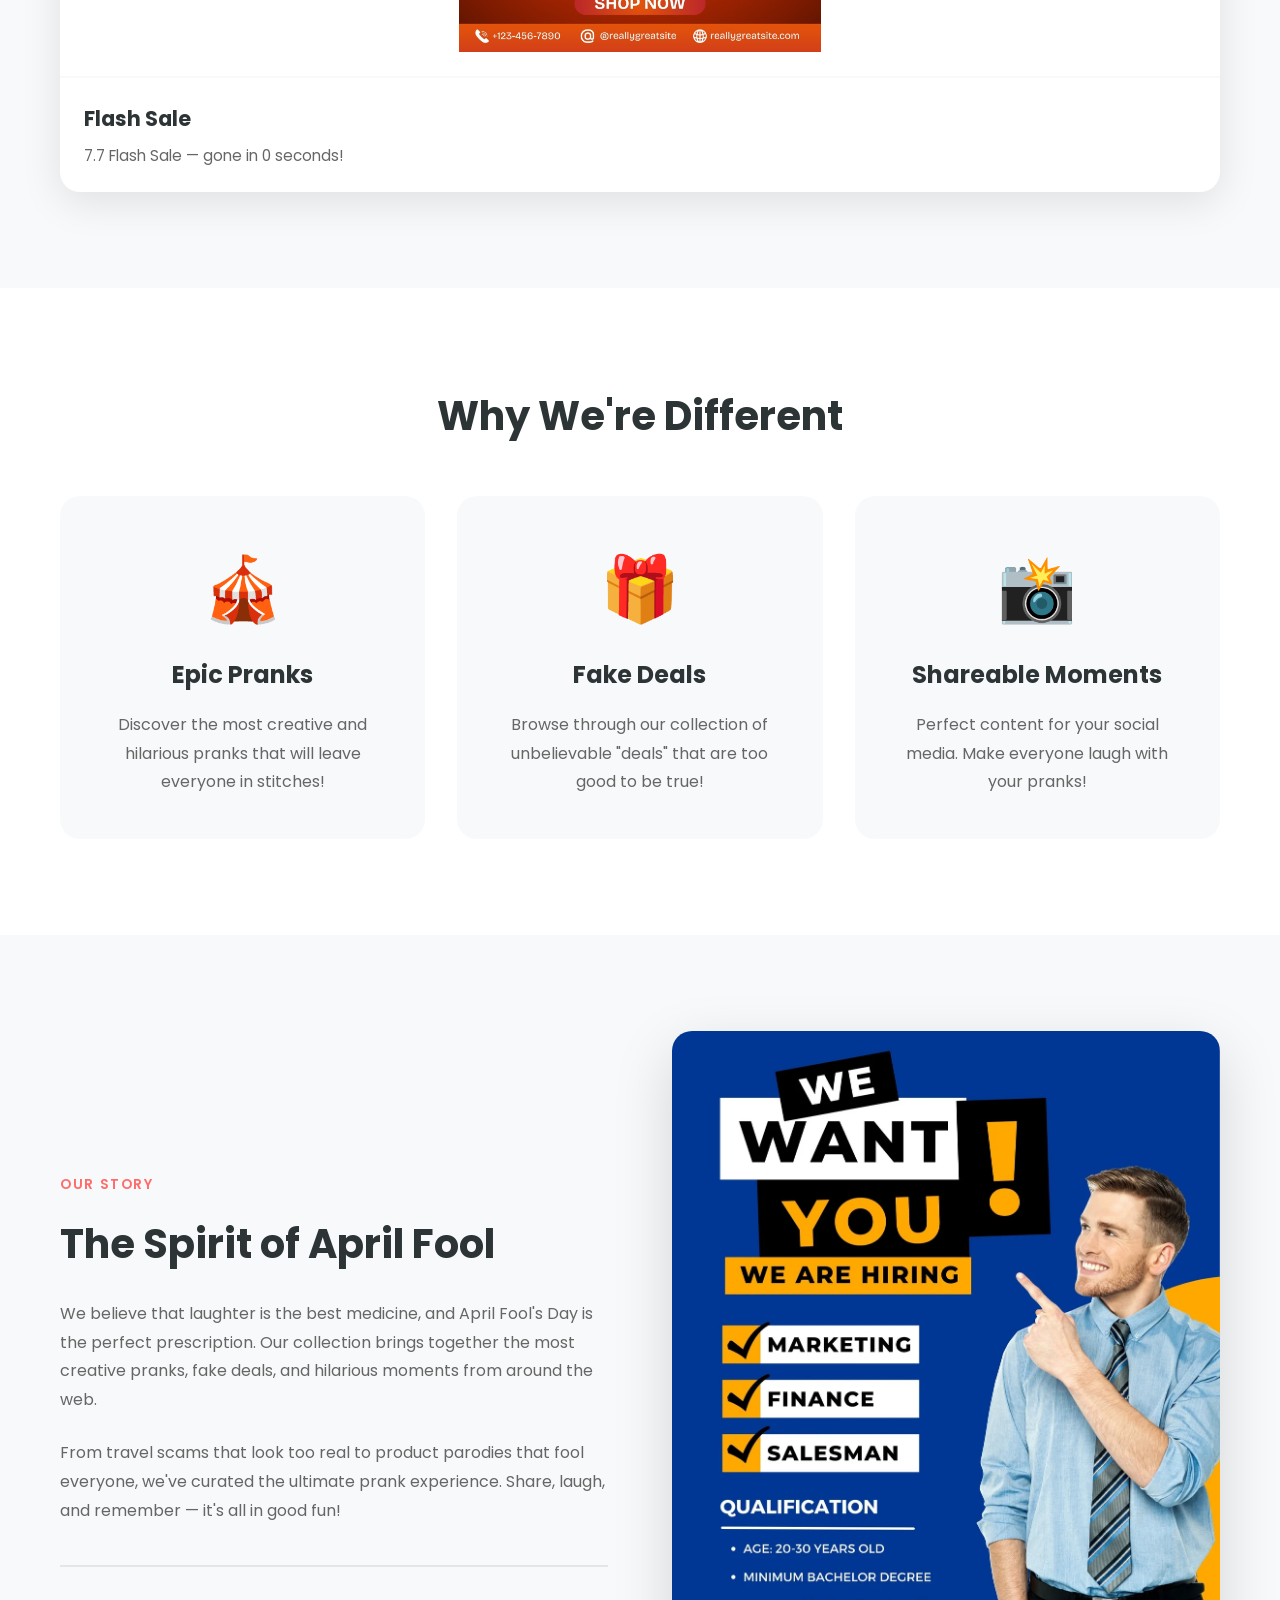
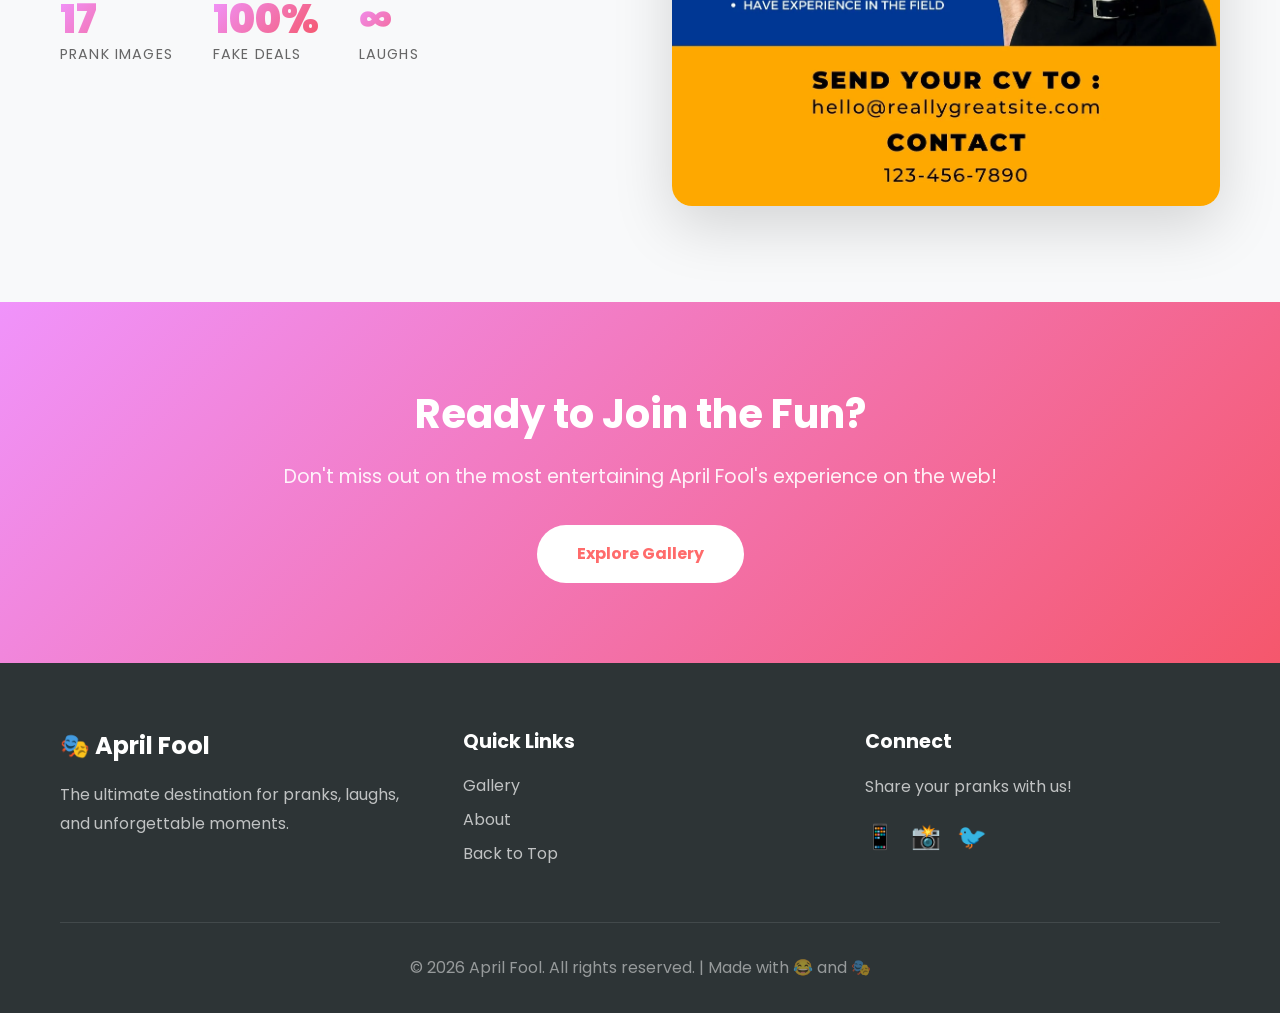
==== commit f159cb69: "Refactor website structure: remove about and deals pages, update index with gallery and about sectio" ====
--- a/index.html
+++ b/index.html
@@ -11,12 +11,10 @@
     <!-- Navigation -->
     <nav class="navbar">
         <div class="container">
-            <a href="index.html" class="logo">🎭 April Fool</a>
+            <a href="#" class="logo">🎭 April Fool</a>
             <ul class="nav-links">
-                <li><a href="index.html" class="active">Home</a></li>
-                <li><a href="pranks.html">Pranks</a></li>
-                <li><a href="deals.html">Fake Deals</a></li>
-                <li><a href="about.html">About</a></li>
+                <li><a href="#gallery">Gallery</a></li>
+                <li><a href="#about">About</a></li>
             </ul>
             <button class="nav-toggle" onclick="toggleMenu()">☰</button>
         </div>
@@ -28,8 +26,8 @@
             <h1 class="hero-title">Welcome to the <span class="highlight">Ultimate</span> Prank Hub</h1>
             <p class="hero-subtitle">Where laughter meets creativity. Get ready for the funniest April Fool's experience ever!</p>
             <div class="hero-buttons">
-                <a href="pranks.html" class="btn btn-primary">Explore Pranks</a>
-                <a href="deals.html" class="btn btn-secondary">See Fake Deals</a>
+                <a href="#gallery" class="btn btn-primary">Explore Gallery</a>
+                <a href="#about" class="btn btn-secondary">Learn More</a>
             </div>
         </div>
         <div class="hero-image">
@@ -37,8 +35,210 @@
         </div>
     </header>
 
-    <!-- Featured Section -->
-    <section class="featured">
+    <!-- Full Gallery Section - All 17 Images -->
+    <section id="gallery" class="gallery-section">
+        <div class="container">
+            <div class="section-header">
+                <h2 class="section-title">The Complete Prank Collection</h2>
+                <p class="section-subtitle">
+                    Every prank, every fake deal, every hilarious moment — all in one place. 
+                    No crops, no hidden content. Just pure April Fool gold!
+                </p>
+            </div>
+
+            <div class="full-gallery-grid">
+                <!-- Image 1 -->
+                <div class="gallery-card large">
+                    <div class="gallery-image-wrapper">
+                        <img src="assets/1131w-r-gWZi50xNk.webp" alt="April Fool featured image" loading="lazy">
+                    </div>
+                    <div class="gallery-card-content">
+                        <h3>Featured Prank</h3>
+                        <p>The ultimate April Fool centerpiece — where it all begins!</p>
+                    </div>
+                </div>
+
+                <!-- Image 2 -->
+                <div class="gallery-card">
+                    <div class="gallery-image-wrapper">
+                        <img src="assets/flipkart travel.webp" alt="Travel prank poster" loading="lazy">
+                    </div>
+                    <div class="gallery-card-content">
+                        <h3>Travel Prank</h3>
+                        <p>Fake travel deals that look way too real!</p>
+                    </div>
+                </div>
+
+                <!-- Image 3 -->
+                <div class="gallery-card">
+                    <div class="gallery-image-wrapper">
+                        <img src="assets/real.webp" alt="Product prank image" loading="lazy">
+                    </div>
+                    <div class="gallery-card-content">
+                        <h3>Product Prank</h3>
+                        <p>When products aren't quite what they seem...</p>
+                    </div>
+                </div>
+
+                <!-- Image 4 -->
+                <div class="gallery-card">
+                    <div class="gallery-image-wrapper">
+                        <img src="assets/xiaomi remote.webp" alt="Tech prank remote" loading="lazy">
+                    </div>
+                    <div class="gallery-card-content">
+                        <h3>Tech Fail Prank</h3>
+                        <p>Technology pranks that will fool everyone!</p>
+                    </div>
+                </div>
+
+                <!-- Image 5 -->
+                <div class="gallery-card">
+                    <div class="gallery-image-wrapper">
+                        <img src="assets/colgate.webp" alt="Colgate brand prank" loading="lazy">
+                    </div>
+                    <div class="gallery-card-content">
+                        <h3>Brand Prank</h3>
+                        <p>Classic brand parody for maximum laughs!</p>
+                    </div>
+                </div>
+
+                <!-- Image 6 -->
+                <div class="gallery-card wide">
+                    <div class="gallery-image-wrapper">
+                        <img src="assets/tropical bliss awaits.png" alt="Tropical vacation prank" loading="lazy">
+                    </div>
+                    <div class="gallery-card-content">
+                        <h3>Tropical Bliss</h3>
+                        <p>The vacation of a lifetime... or is it?</p>
+                    </div>
+                </div>
+
+                <!-- Image 7 -->
+                <div class="gallery-card">
+                    <div class="gallery-image-wrapper">
+                        <img src="assets/holi deals ad.webp" alt="Holi festival deals prank" loading="lazy">
+                    </div>
+                    <div class="gallery-card-content">
+                        <h3>Holi Deals</h3>
+                        <p>Festive fake deals for the color celebration!</p>
+                    </div>
+                </div>
+
+                <!-- Image 8 -->
+                <div class="gallery-card large">
+                    <div class="gallery-image-wrapper">
+                        <img src="assets/jio-banner1.gif" alt="Jio banner prank GIF" loading="lazy">
+                    </div>
+                    <div class="gallery-card-content">
+                        <h3>Jio Banner Prank</h3>
+                        <p>Animated banner that keeps on giving!</p>
+                    </div>
+                </div>
+
+                <!-- Image 9 -->
+                <div class="gallery-card">
+                    <div class="gallery-image-wrapper">
+                        <img src="assets/Hero_Slider_copy._CB788514830_.png" alt="Hero slider prank image" loading="lazy">
+                    </div>
+                    <div class="gallery-card-content">
+                        <h3>Hero Slider</h3>
+                        <p>Prime prank material straight from the slider!</p>
+                    </div>
+                </div>
+
+                <!-- Image 10 -->
+                <div class="gallery-card">
+                    <div class="gallery-image-wrapper">
+                        <img src="assets/Hero_Slider-pc-gif._CB788514830_.gif" alt="Hero slider PC GIF prank" loading="lazy">
+                    </div>
+                    <div class="gallery-card-content">
+                        <h3>PC Hero GIF</h3>
+                        <p>Animated perfection for your prank collection!</p>
+                    </div>
+                </div>
+
+                <!-- Image 11 -->
+                <div class="gallery-card">
+                    <div class="gallery-image-wrapper">
+                        <img src="assets/Hero_Slider-pc-gif._CB788514830_ (1).gif" alt="Hero slider PC GIF prank variant" loading="lazy">
+                    </div>
+                    <div class="gallery-card-content">
+                        <h3>Hero GIF Variant</h3>
+                        <p>The sequel — because one wasn't enough!</p>
+                    </div>
+                </div>
+
+                <!-- Image 12 -->
+                <div class="gallery-card">
+                    <div class="gallery-image-wrapper">
+                        <img src="assets/canva-blue-minimalist-product-promotion-instagram-post-1vTdmSsrRcg.jpg" alt="Blue minimalist product promotion prank" loading="lazy">
+                    </div>
+                    <div class="gallery-card-content">
+                        <h3>Blue Minimalist</h3>
+                        <p>Clean design, messy pranks!</p>
+                    </div>
+                </div>
+
+                <!-- Image 13 -->
+                <div class="gallery-card">
+                    <div class="gallery-image-wrapper">
+                        <img src="assets/canva-green-and-yellow-drink-product-discount-promotion-instagram-post-71QNIBgsSEk.jpg" alt="Green yellow drink discount prank" loading="lazy">
+                    </div>
+                    <div class="gallery-card-content">
+                        <h3>Drink Discount</h3>
+                        <p>Thirst-quenching deals that don't exist!</p>
+                    </div>
+                </div>
+
+                <!-- Image 14 -->
+                <div class="gallery-card">
+                    <div class="gallery-image-wrapper">
+                        <img src="assets/canva-green-blue-minimalist-travel-agency-promotion-facebook-post-49KlTGhk_Vo.jpg" alt="Green blue travel agency prank" loading="lazy">
+                    </div>
+                    <div class="gallery-card-content">
+                        <h3>Travel Agency</h3>
+                        <p>Book now... or don't, it's fake anyway!</p>
+                    </div>
+                </div>
+
+                <!-- Image 15 -->
+                <div class="gallery-card">
+                    <div class="gallery-image-wrapper">
+                        <img src="assets/canva-pink-colorful-donut-promotion-instagram-post-q8o0NkYgk-M.jpg" alt="Pink donut promotion prank" loading="lazy">
+                    </div>
+                    <div class="gallery-card-content">
+                        <h3>Donut Promotion</h3>
+                        <p>Sweet deals on sweeter pranks!</p>
+                    </div>
+                </div>
+
+                <!-- Image 16 -->
+                <div class="gallery-card">
+                    <div class="gallery-image-wrapper">
+                        <img src="assets/canva-green-and-white-modern-promotional-burger-restaurant-instagram-stories-ohtYOGpOfhc.jpg" alt="Green white burger restaurant prank" loading="lazy">
+                    </div>
+                    <div class="gallery-card-content">
+                        <h3>Burger Promo</h3>
+                        <p>Fast food, faster pranks!</p>
+                    </div>
+                </div>
+
+                <!-- Image 17 -->
+                <div class="gallery-card wide">
+                    <div class="gallery-image-wrapper">
+                        <img src="assets/canva-orange-and-yellow-modern-7.7-flash-sale-promotion-instagram-post-A_ZnIiZjmqM.jpg" alt="Orange yellow flash sale prank" loading="lazy">
+                    </div>
+                    <div class="gallery-card-content">
+                        <h3>Flash Sale</h3>
+                        <p>7.7 Flash Sale — gone in 0 seconds!</p>
+                    </div>
+                </div>
+            </div>
+        </div>
+    </section>
+
+    <!-- Features Section -->
+    <section class="features">
         <div class="container">
             <h2 class="section-title">Why We're Different</h2>
             <div class="features-grid">
@@ -61,34 +261,41 @@
         </div>
     </section>
 
-    <!-- Gallery Preview -->
-    <section class="gallery-preview">
-        <div class="container">
-            <h2 class="section-title">Sneak Peek</h2>
-            <div class="gallery-grid">
-                <div class="gallery-item large">
-                    <img src="assets/flipkart travel.webp" alt="Travel Prank">
-                    <div class="overlay">Travel Pranks</div>
-                </div>
-                <div class="gallery-item">
-                    <img src="assets/real.webp" alt="Product Prank">
-                    <div class="overlay">Product Fails</div>
-                </div>
-                <div class="gallery-item">
-                    <img src="assets/xiaomi remote.webp" alt="Tech Prank">
-                    <div class="overlay">Tech Fails</div>
-                </div>
-                <div class="gallery-item">
-                    <img src="assets/colgate.webp" alt="Brand Prank">
-                    <div class="overlay">Brand Pranks</div>
-                </div>
-                <div class="gallery-item">
-                    <img src="assets/tropical bliss awaits.png" alt="Vacation Prank">
-                    <div class="overlay">Vacation Dreams</div>
-                </div>
-            </div>
-            <div class="center-btn">
-                <a href="pranks.html" class="btn btn-primary">View All Pranks</a>
+    <!-- About Section -->
+    <section id="about" class="about-section">
+        <div class="container">
+            <div class="about-grid">
+                <div class="about-content">
+                    <span class="section-label">Our Story</span>
+                    <h2>The Spirit of April Fool</h2>
+                    <p>
+                        We believe that laughter is the best medicine, and April Fool's Day is 
+                        the perfect prescription. Our collection brings together the most creative 
+                        pranks, fake deals, and hilarious moments from around the web.
+                    </p>
+                    <p>
+                        From travel scams that look too real to product parodies that fool everyone, 
+                        we've curated the ultimate prank experience. Share, laugh, and remember — 
+                        it's all in good fun!
+                    </p>
+                    <div class="stats-row">
+                        <div class="stat">
+                            <strong>17</strong>
+                            <span>Prank Images</span>
+                        </div>
+                        <div class="stat">
+                            <strong>100%</strong>
+                            <span>Fake Deals</span>
+                        </div>
+                        <div class="stat">
+                            <strong>∞</strong>
+                            <span>Laughs</span>
+                        </div>
+                    </div>
+                </div>
+                <div class="about-image">
+                    <img src="assets/1131w-r-gWZi50xNk.webp" alt="About April Fool">
+                </div>
             </div>
         </div>
     </section>
@@ -98,7 +305,7 @@
         <div class="container">
             <h2>Ready to Join the Fun?</h2>
             <p>Don't miss out on the most entertaining April Fool's experience on the web!</p>
-            <a href="about.html" class="btn btn-white">Learn More</a>
+            <a href="#gallery" class="btn btn-white">Explore Gallery</a>
         </div>
     </section>
 
@@ -113,10 +320,9 @@
                 <div class="footer-section">
                     <h4>Quick Links</h4>
                     <ul>
-                        <li><a href="index.html">Home</a></li>
-                        <li><a href="pranks.html">Pranks</a></li>
-                        <li><a href="deals.html">Fake Deals</a></li>
-                        <li><a href="about.html">About</a></li>
+                        <li><a href="#gallery">Gallery</a></li>
+                        <li><a href="#about">About</a></li>
+                        <li><a href="#">Back to Top</a></li>
                     </ul>
                 </div>
                 <div class="footer-section">
--- a/assets/style.css
+++ b/assets/style.css
@@ -1018,3 +1018,222 @@
         font-size: 0.9rem;
     }
 }
+
+/* ===== Full Gallery Section ===== */
+.gallery-section {
+    padding: 6rem 20px;
+    background: var(--light-color);
+}
+
+.section-header {
+    text-align: center;
+    max-width: 800px;
+    margin: 0 auto 4rem;
+}
+
+.section-subtitle {
+    font-size: 1.1rem;
+    color: #666;
+    line-height: 1.8;
+}
+
+.full-gallery-grid {
+    display: grid;
+    grid-template-columns: repeat(auto-fit, minmax(450px, 1fr));
+    gap: 2rem;
+    max-width: 1600px;
+    margin: 0 auto;
+}
+
+.gallery-card {
+    background: var(--white);
+    border-radius: 20px;
+    overflow: hidden;
+    box-shadow: var(--shadow);
+    transition: all 0.3s ease;
+}
+
+.gallery-card:hover {
+    transform: translateY(-8px);
+    box-shadow: var(--shadow-hover);
+}
+
+.gallery-card.large {
+    grid-column: 1 / -1;
+}
+
+.gallery-card.wide {
+    grid-column: 1 / -1;
+}
+
+.gallery-image-wrapper {
+    width: 100%;
+    height: 450px;
+    padding: 1.5rem;
+    background: var(--white);
+    display: flex;
+    align-items: center;
+    justify-content: center;
+}
+
+.gallery-card.large .gallery-image-wrapper {
+    height: 600px;
+}
+
+.gallery-card.wide .gallery-image-wrapper {
+    height: 500px;
+}
+
+.gallery-image-wrapper img {
+    max-width: 100%;
+    max-height: 100%;
+    object-fit: contain;
+    transition: transform 0.5s ease;
+}
+
+.gallery-card:hover .gallery-image-wrapper img {
+    transform: scale(1.05);
+}
+
+.gallery-card-content {
+    padding: 1.5rem;
+    border-top: 2px solid var(--light-color);
+}
+
+.gallery-card-content h3 {
+    font-size: 1.3rem;
+    margin-bottom: 0.5rem;
+    color: var(--dark-color);
+}
+
+.gallery-card-content p {
+    color: #666;
+    font-size: 0.95rem;
+    margin: 0;
+    line-height: 1.6;
+}
+
+/* Features Section Update */
+.features {
+    padding: 6rem 20px;
+    background: var(--white);
+}
+
+/* About Section Update */
+.about-section {
+    padding: 6rem 20px;
+    background: var(--light-color);
+}
+
+.about-grid {
+    display: grid;
+    grid-template-columns: 1fr 1fr;
+    gap: 4rem;
+    align-items: center;
+    max-width: 1200px;
+    margin: 0 auto;
+}
+
+.about-content h2 {
+    font-size: 2.5rem;
+    margin-bottom: 1.5rem;
+    color: var(--dark-color);
+}
+
+.about-content p {
+    color: #666;
+    margin-bottom: 1.5rem;
+    line-height: 1.8;
+}
+
+.section-label {
+    display: inline-block;
+    margin-bottom: 1rem;
+    color: var(--primary-color);
+    font-size: 0.85rem;
+    letter-spacing: 0.12em;
+    text-transform: uppercase;
+    font-weight: 600;
+}
+
+.about-image img {
+    width: 100%;
+    height: auto;
+    border-radius: 20px;
+    box-shadow: var(--shadow-hover);
+}
+
+.stats-row {
+    display: flex;
+    gap: 2.5rem;
+    margin-top: 2.5rem;
+    padding-top: 2rem;
+    border-top: 2px solid rgba(0, 0, 0, 0.08);
+}
+
+.stat {
+    display: flex;
+    flex-direction: column;
+}
+
+.stat strong {
+    font-size: 2.5rem;
+    font-weight: 900;
+    background: var(--gradient-2);
+    -webkit-background-clip: text;
+    -webkit-text-fill-color: transparent;
+    background-clip: text;
+    line-height: 1;
+    margin-bottom: 0.25rem;
+}
+
+.stat span {
+    font-size: 0.9rem;
+    color: #666;
+    text-transform: uppercase;
+    letter-spacing: 0.08em;
+}
+
+/* Responsive for Gallery */
+@media (max-width: 968px) {
+    .full-gallery-grid {
+        grid-template-columns: 1fr;
+    }
+    
+    .gallery-card.large,
+    .gallery-card.wide {
+        grid-column: 1;
+    }
+    
+    .gallery-image-wrapper {
+        height: 400px;
+    }
+    
+    .gallery-card.large .gallery-image-wrapper {
+        height: 500px;
+    }
+    
+    .about-grid {
+        grid-template-columns: 1fr;
+        gap: 2.5rem;
+    }
+    
+    .stats-row {
+        flex-direction: column;
+        gap: 1.5rem;
+    }
+}
+
+@media (max-width: 768px) {
+    .gallery-section {
+        padding: 4rem 20px;
+    }
+    
+    .gallery-image-wrapper {
+        height: 350px;
+    }
+    
+    .gallery-card.large .gallery-image-wrapper {
+        height: 450px;
+    }
+}
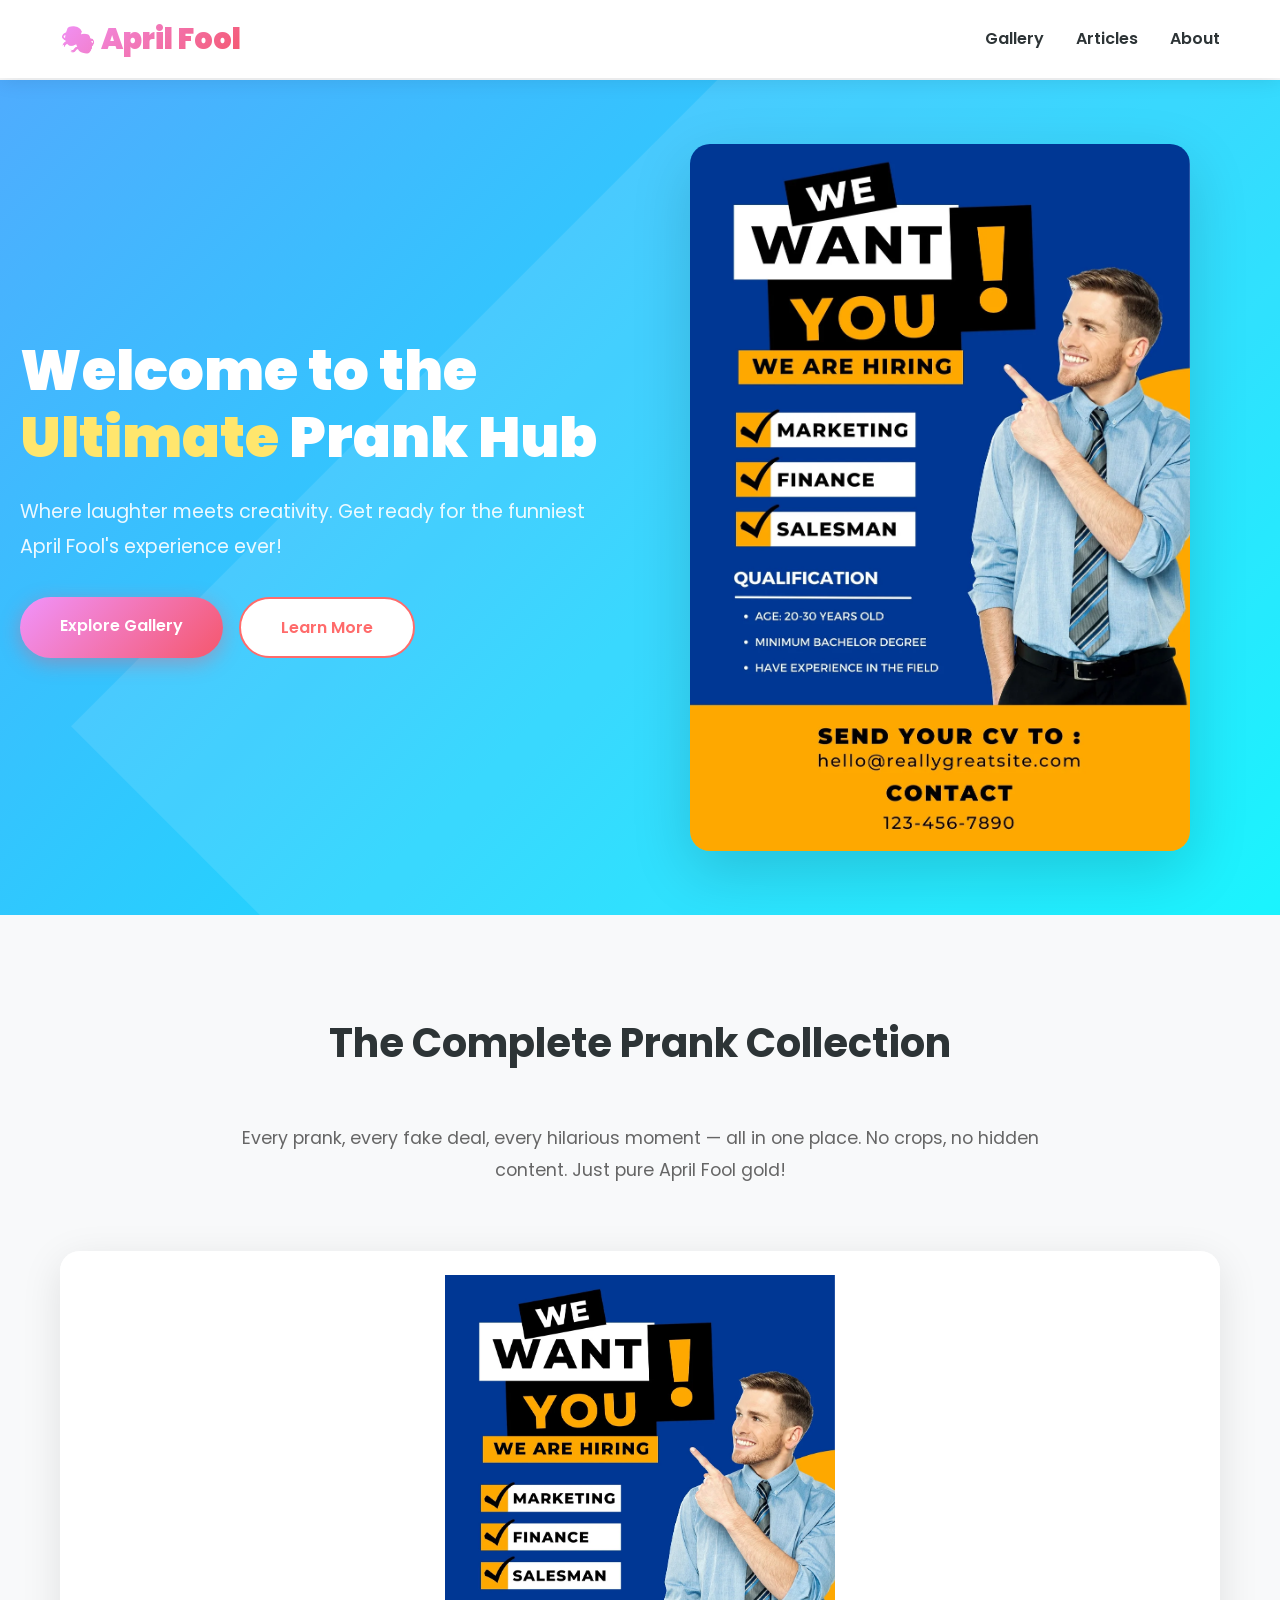
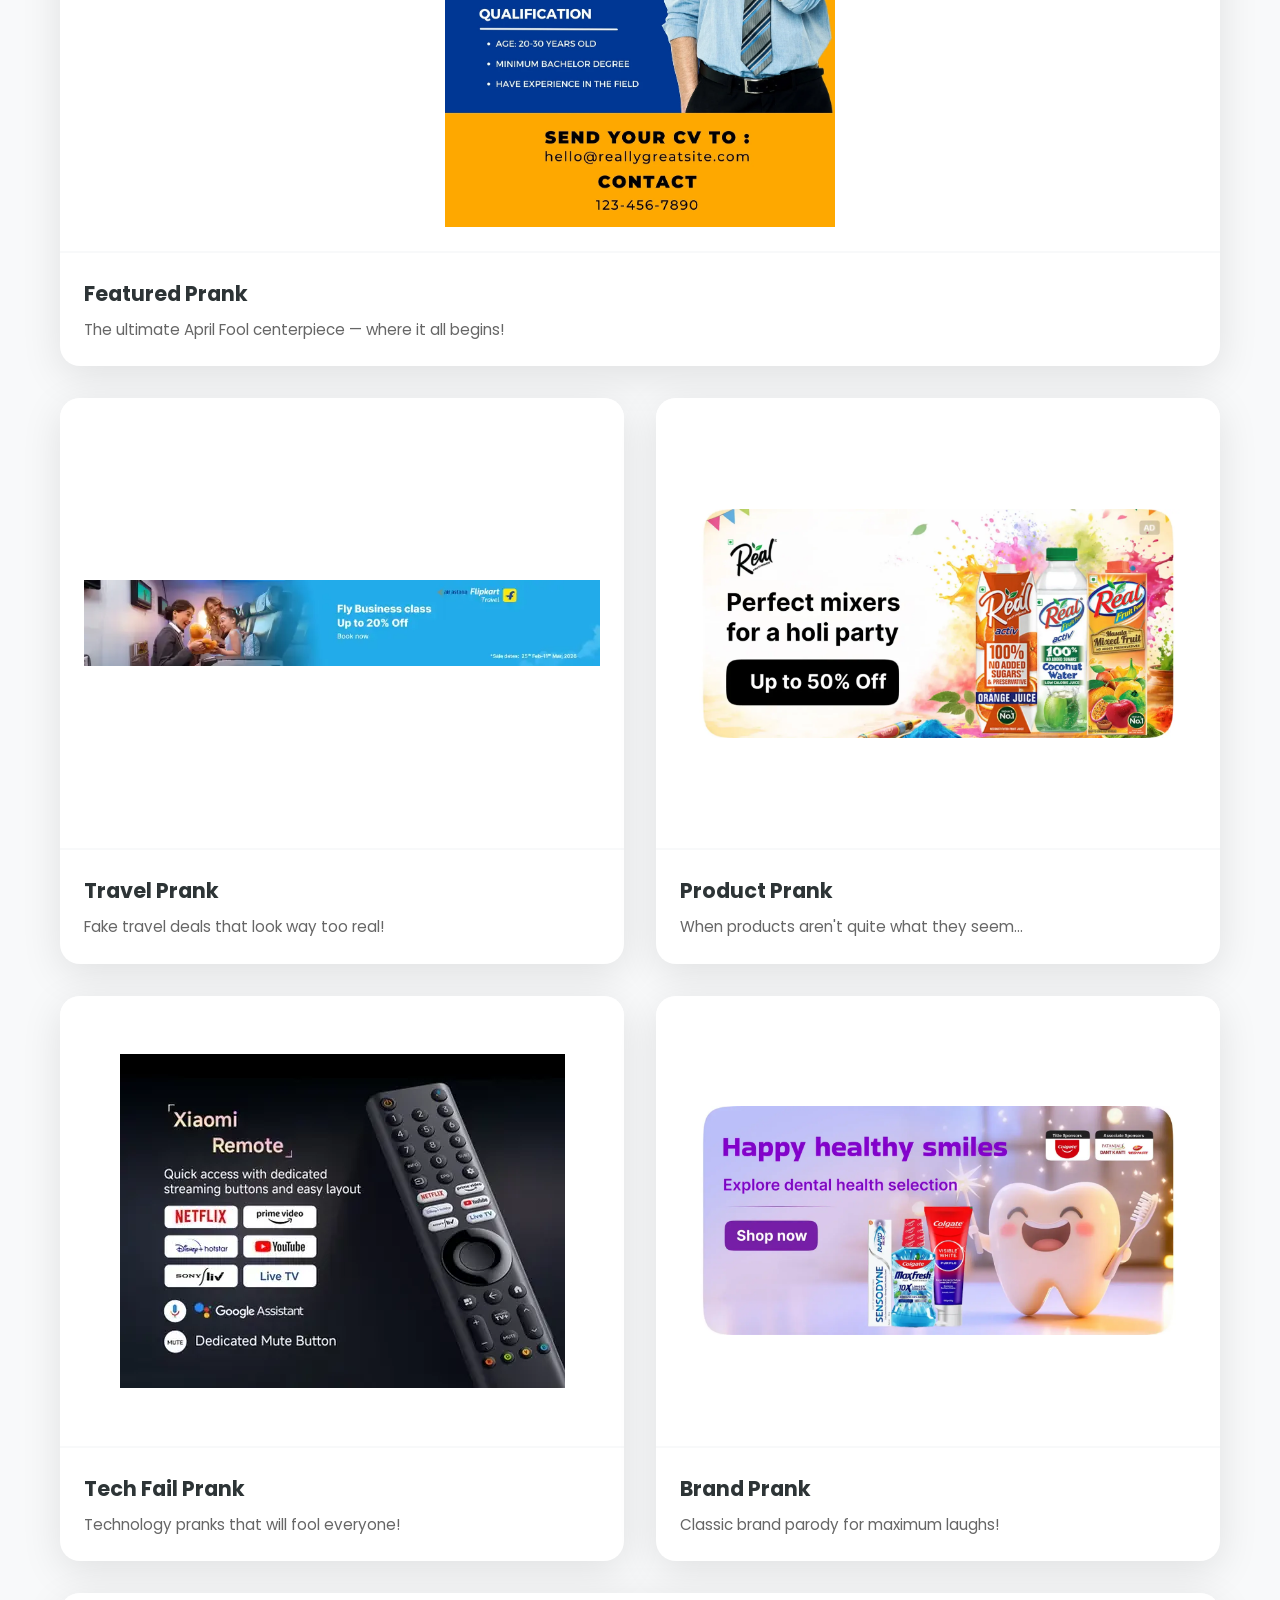
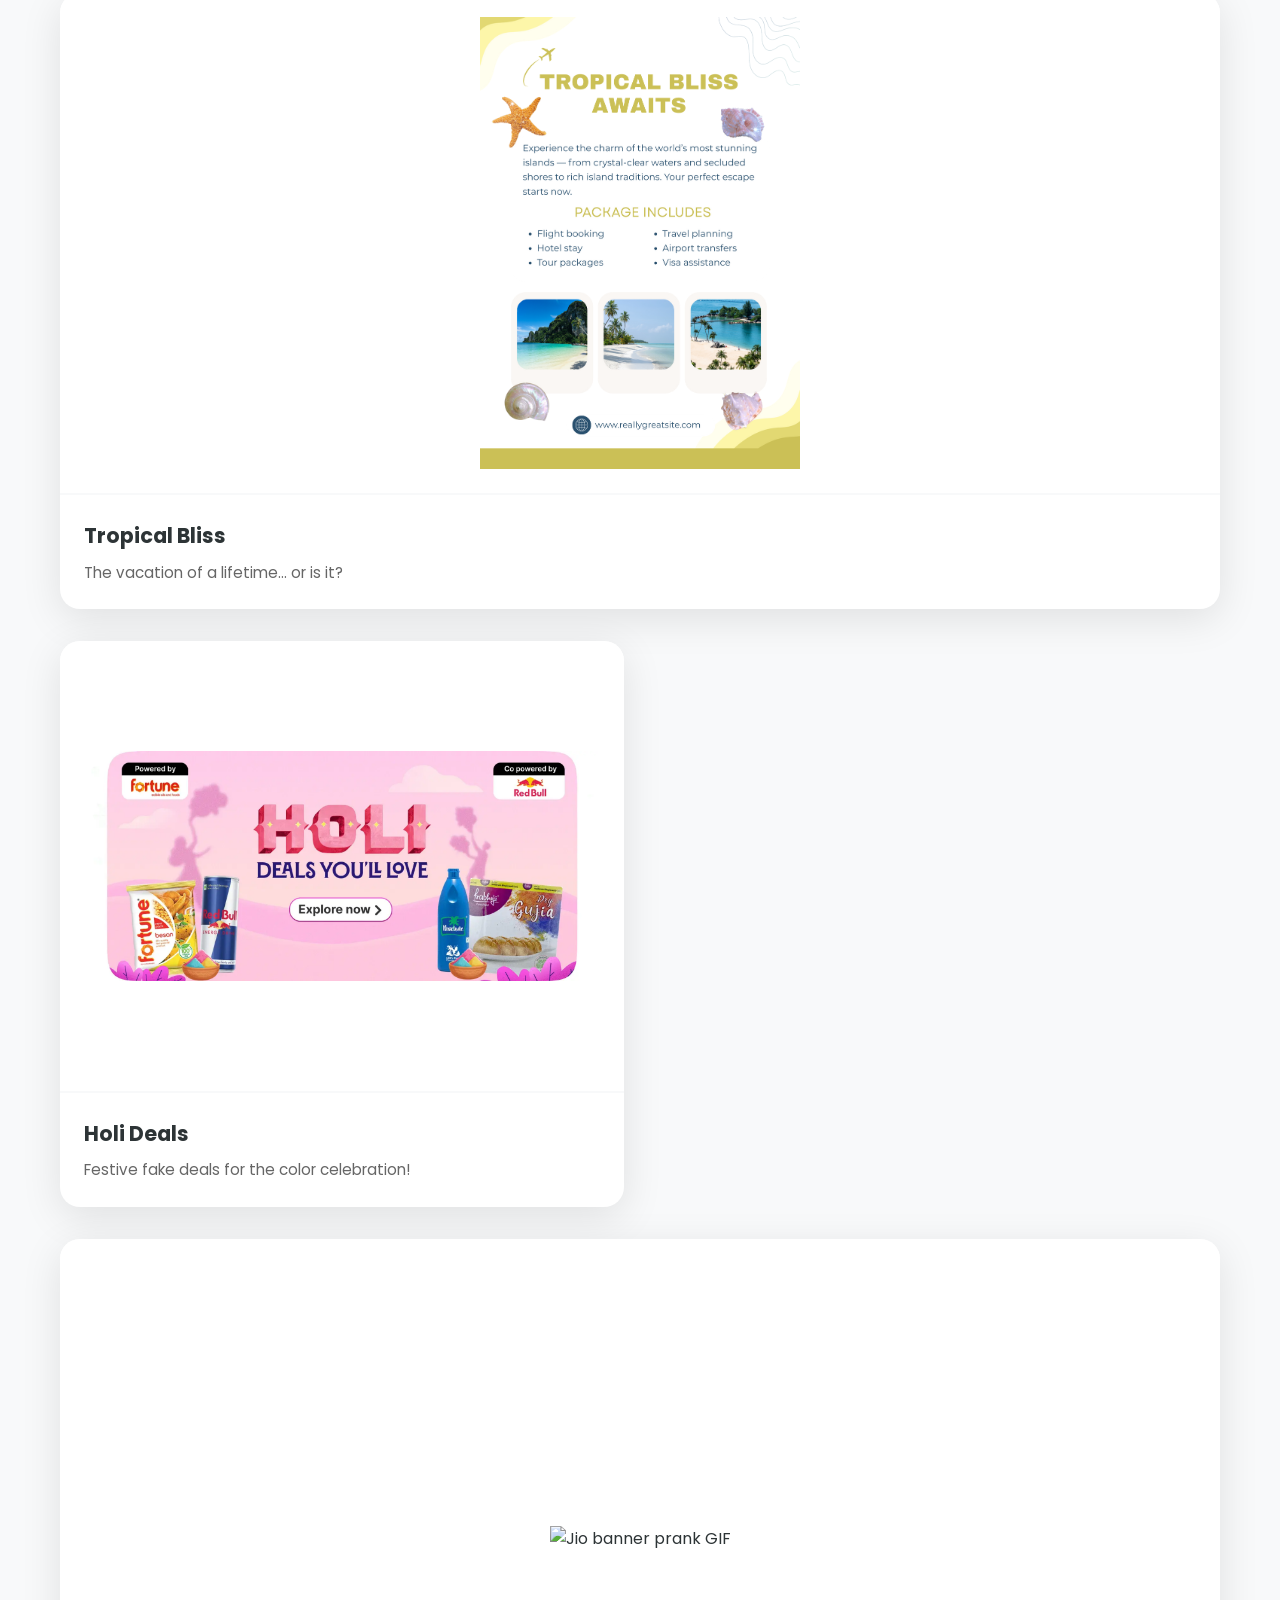
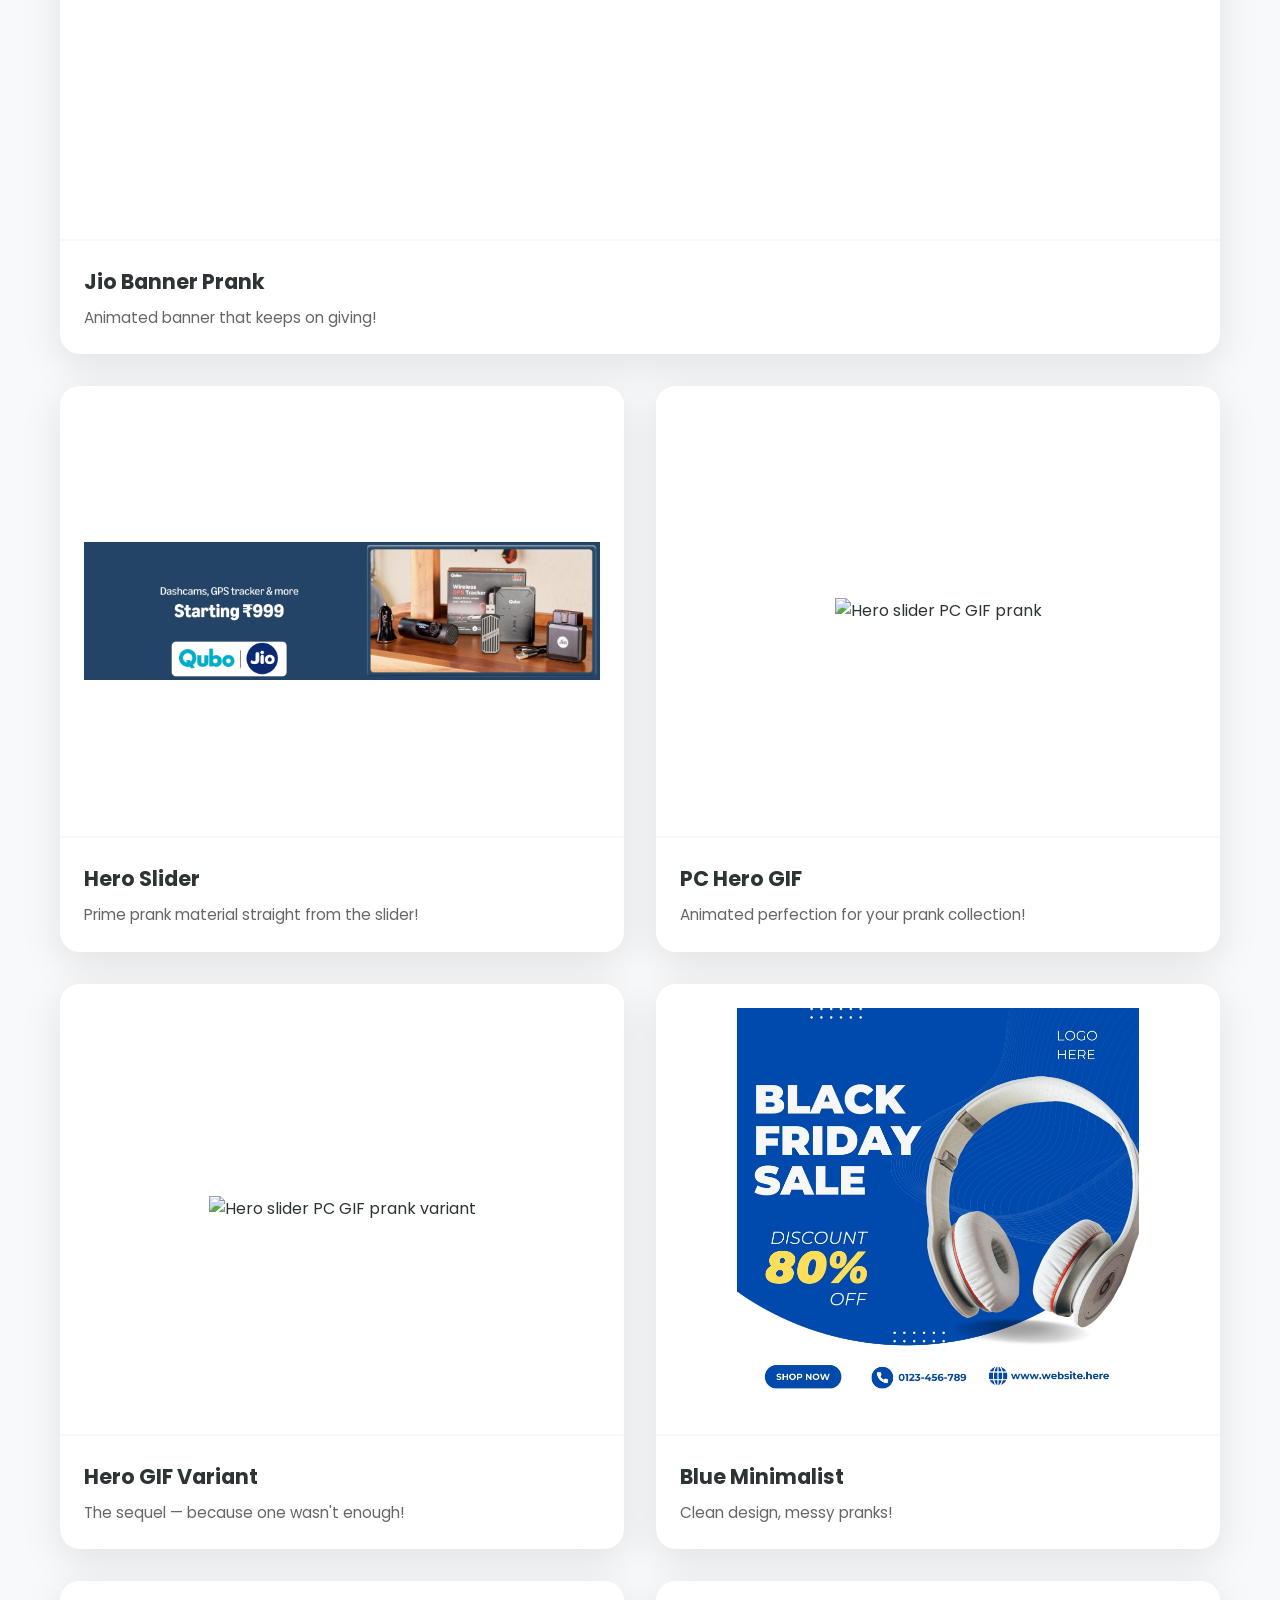
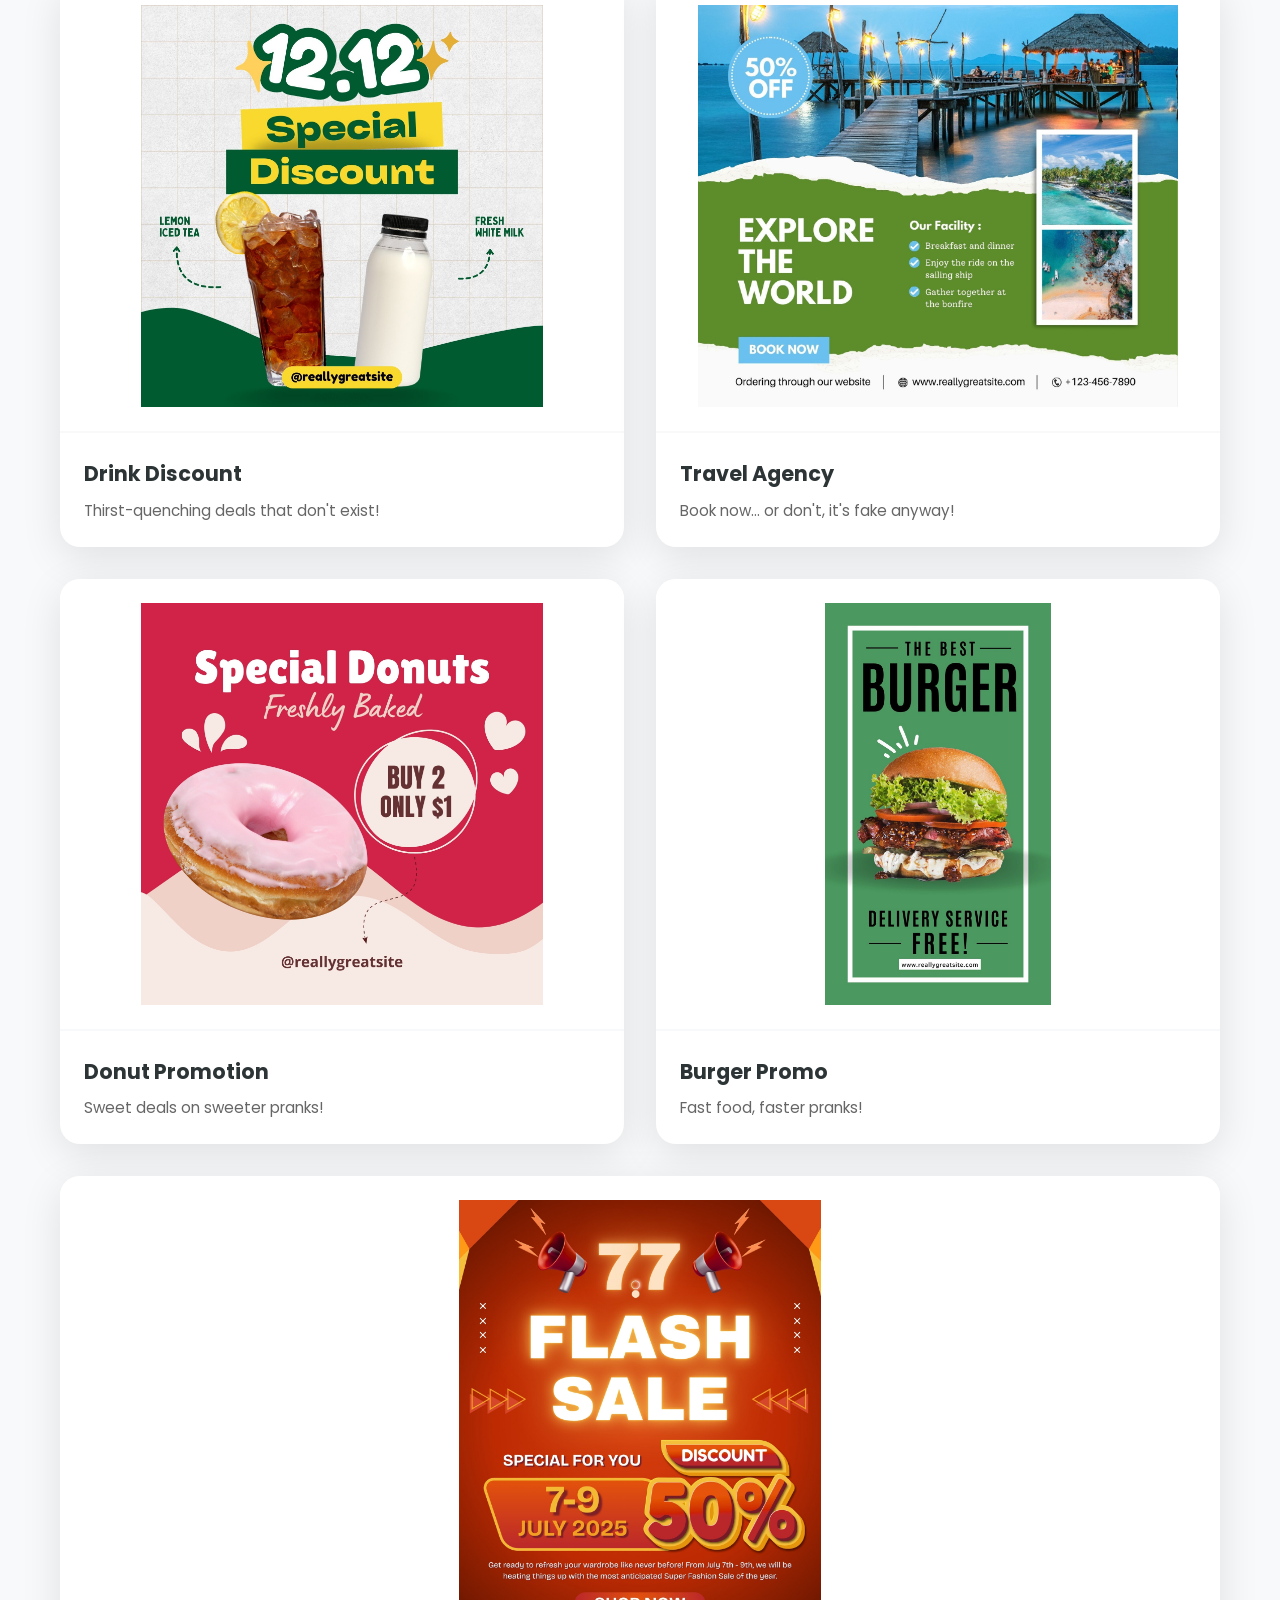
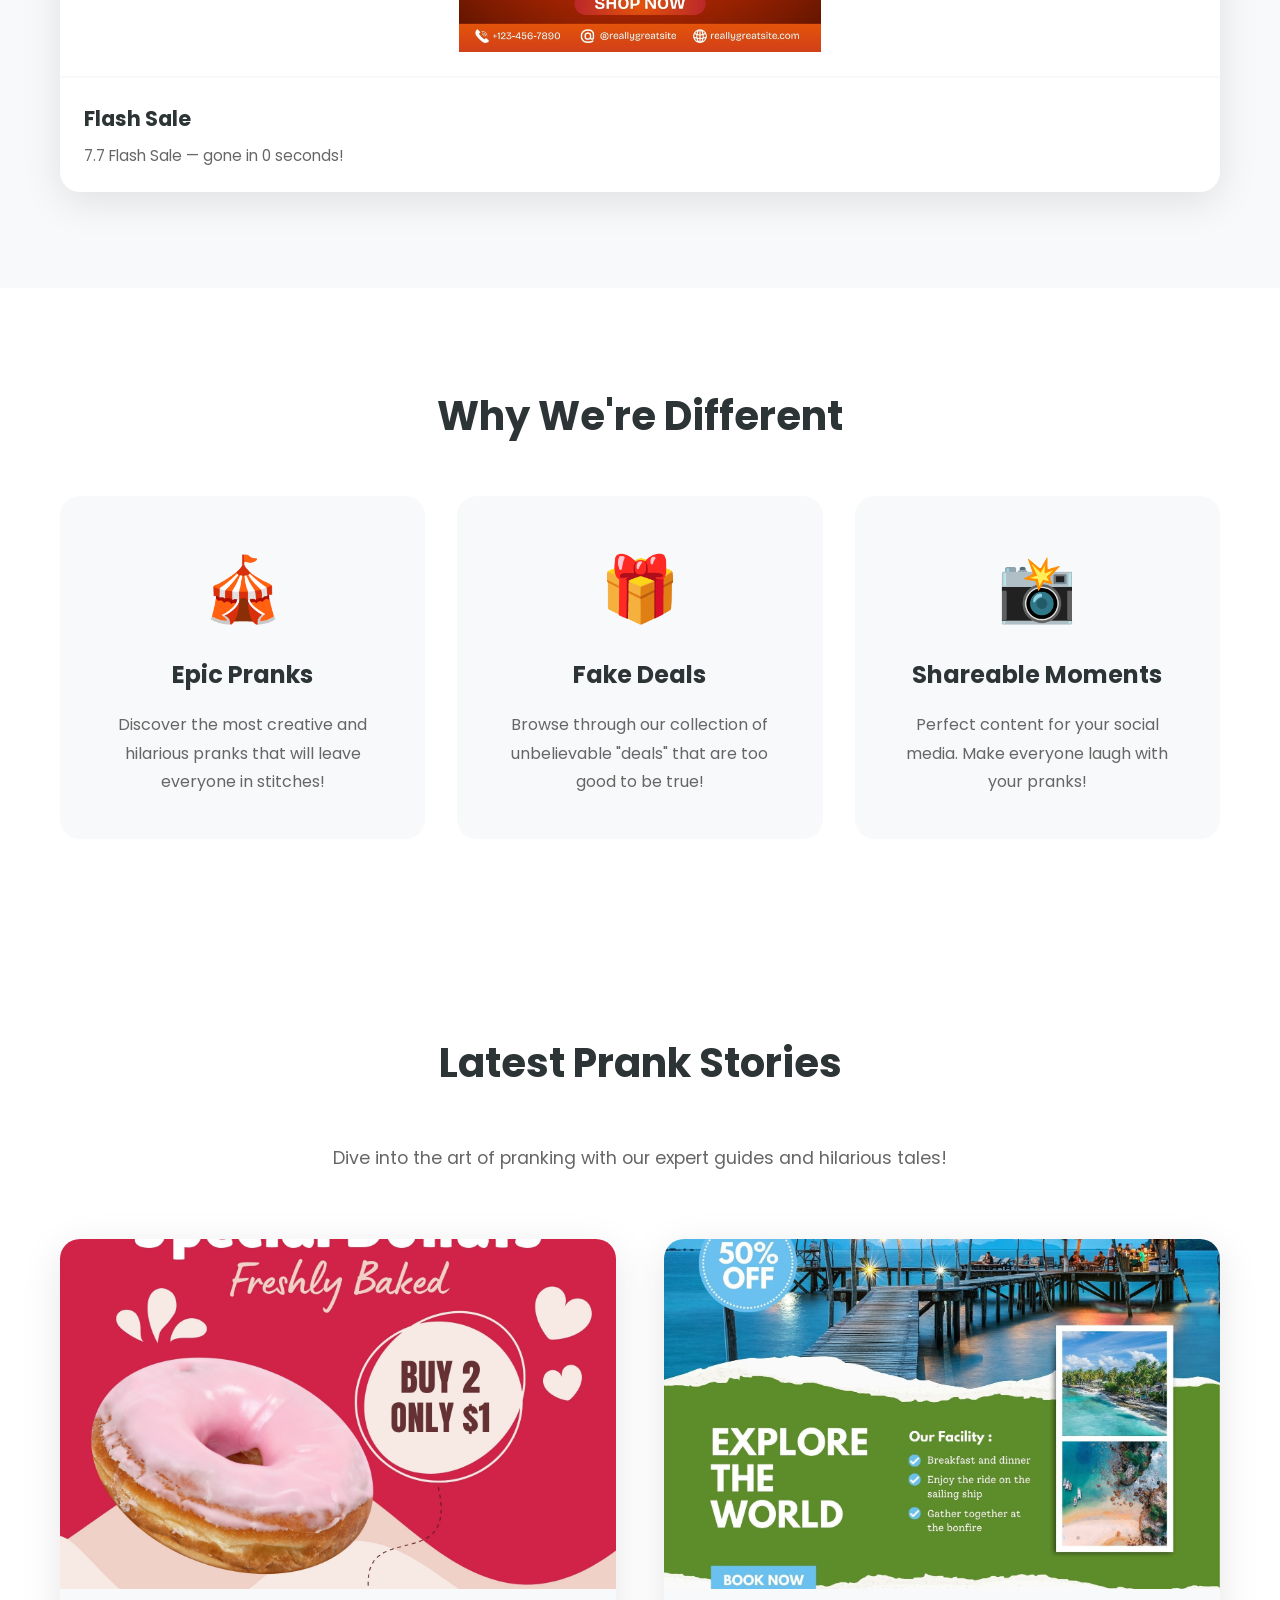
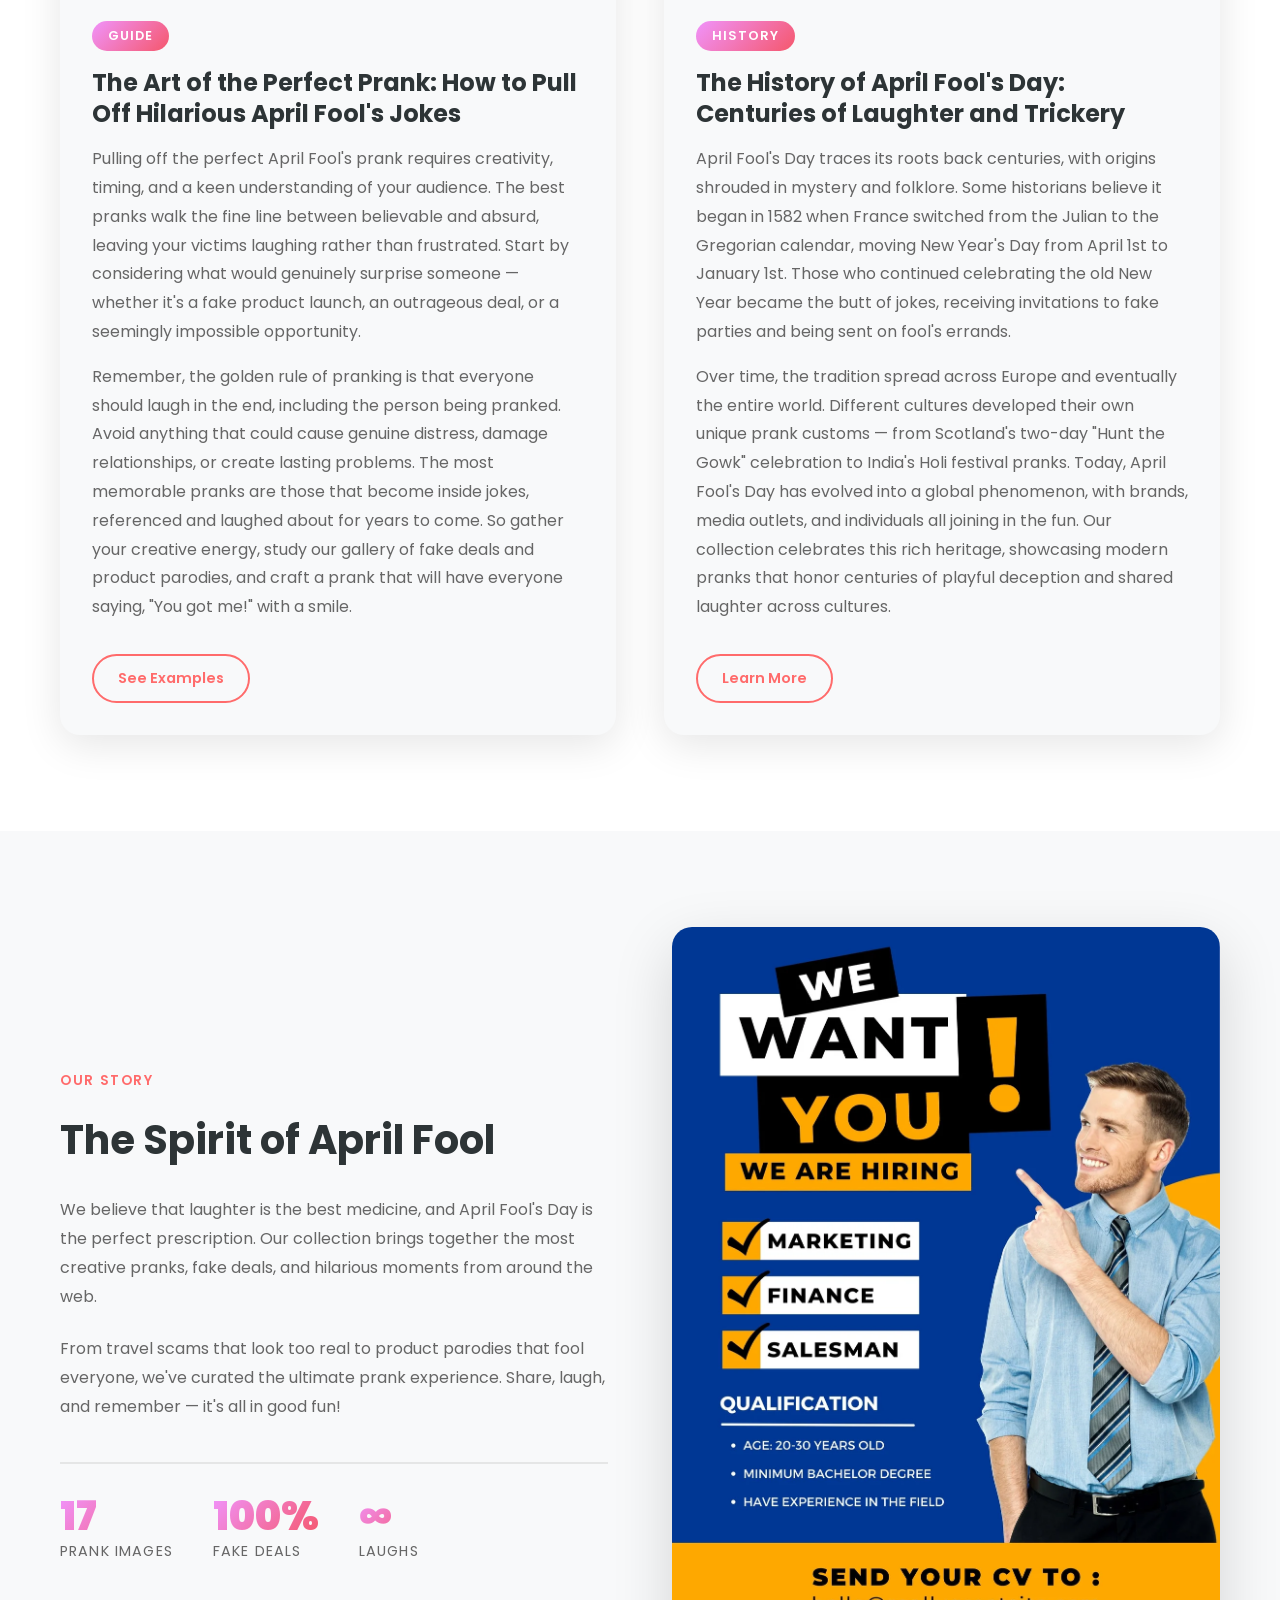
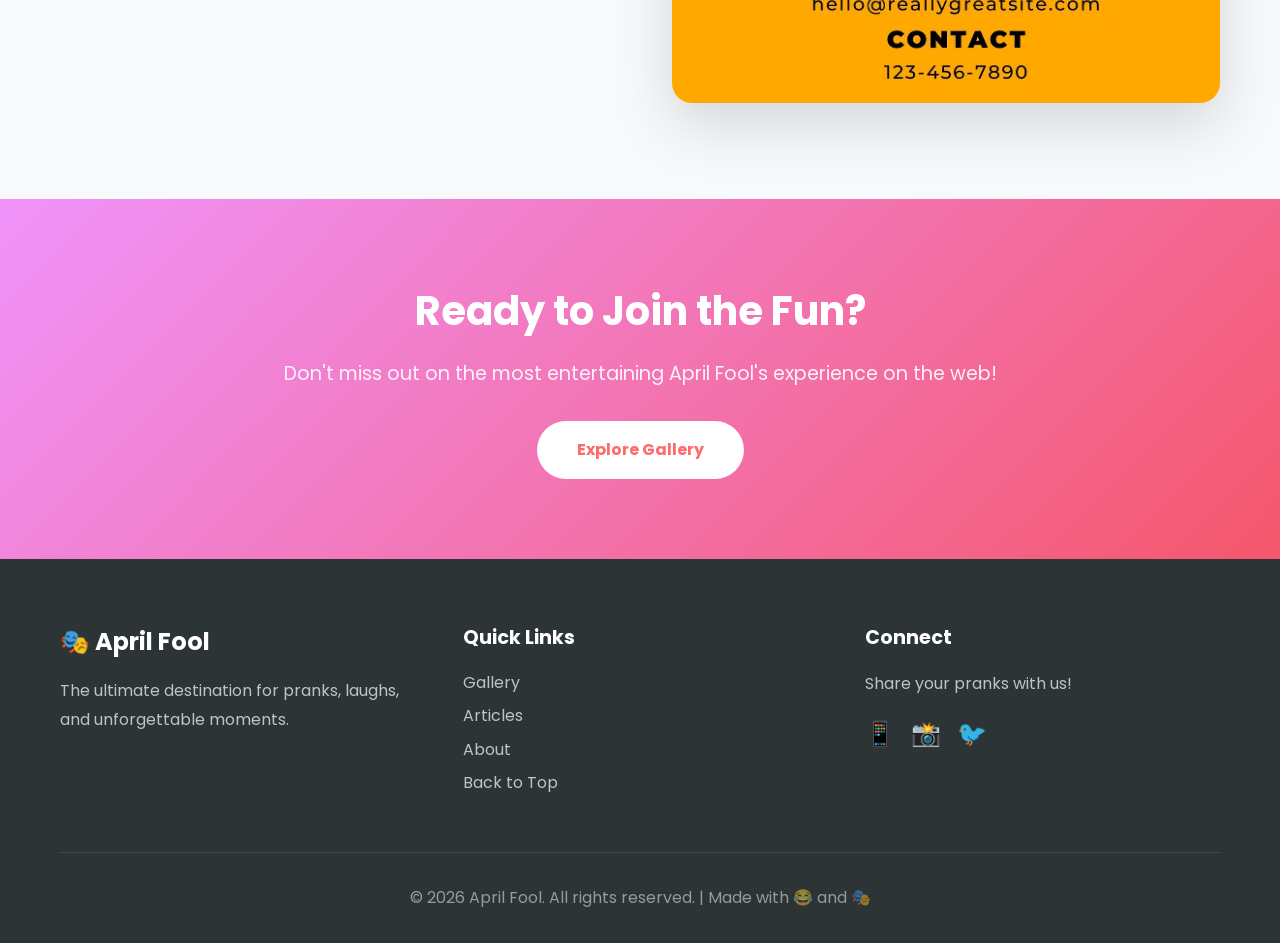
==== commit 63f029c1: "Add Articles Section: Introduce articles section with grid layout for prank stories and update navig" ====
--- a/index.html
+++ b/index.html
@@ -1,350 +1,518 @@
-<!DOCTYPE html>
+<!doctype html>
 <html lang="en">
-<head>
-    <meta charset="UTF-8">
-    <meta name="viewport" content="width=device-width, initial-scale=1.0">
+  <head>
+    <meta charset="UTF-8" />
+    <meta name="viewport" content="width=device-width, initial-scale=1.0" />
     <title>April Fool - The Ultimate Prank Hub</title>
-    <link rel="stylesheet" href="assets/style.css">
-    <link href="https://fonts.googleapis.com/css2?family=Poppins:wght@300;400;600;700;900&display=swap" rel="stylesheet">
-</head>
-<body>
+    <link rel="stylesheet" href="assets/style.css" />
+    <link
+      href="https://fonts.googleapis.com/css2?family=Poppins:wght@300;400;600;700;900&display=swap"
+      rel="stylesheet"
+    />
+    <script
+      type="text/javascript"
+      src="https://d1wrgmw2jqph3l.cloudfront.net/web-translate/on-the-fly.min.js"
+    ></script>
+    <script>
+      document.addEventListener("DOMContentLoaded", function () {
+        new VitraOnTheFly({
+          api_key: "vitra.51P4WI0gazs4LDhUUf4FumW9HBHmM2",
+          glossaryId: "5197737a-eb86-4d0d-bb2e-79a1bfd4c548",
+          position: "center-right",
+          theme: "dark",
+        });
+      });
+    </script>
+  </head>
+  <body>
     <!-- Navigation -->
     <nav class="navbar">
-        <div class="container">
-            <a href="#" class="logo">🎭 April Fool</a>
-            <ul class="nav-links">
-                <li><a href="#gallery">Gallery</a></li>
-                <li><a href="#about">About</a></li>
-            </ul>
-            <button class="nav-toggle" onclick="toggleMenu()">☰</button>
-        </div>
+      <div class="container">
+        <a href="#" class="logo">🎭 April Fool</a>
+        <ul class="nav-links">
+          <li><a href="#gallery">Gallery</a></li>
+          <li><a href="#articles">Articles</a></li>
+          <li><a href="#about">About</a></li>
+        </ul>
+        <button class="nav-toggle" onclick="toggleMenu()">☰</button>
+      </div>
     </nav>
 
     <!-- Hero Section -->
     <header class="hero">
-        <div class="hero-content">
-            <h1 class="hero-title">Welcome to the <span class="highlight">Ultimate</span> Prank Hub</h1>
-            <p class="hero-subtitle">Where laughter meets creativity. Get ready for the funniest April Fool's experience ever!</p>
-            <div class="hero-buttons">
-                <a href="#gallery" class="btn btn-primary">Explore Gallery</a>
-                <a href="#about" class="btn btn-secondary">Learn More</a>
-            </div>
-        </div>
-        <div class="hero-image">
-            <img src="assets/1131w-r-gWZi50xNk.webp" alt="April Fool Fun">
-        </div>
+      <div class="hero-content">
+        <h1 class="hero-title">
+          Welcome to the <span class="highlight">Ultimate</span> Prank Hub
+        </h1>
+        <p class="hero-subtitle">
+          Where laughter meets creativity. Get ready for the funniest April
+          Fool's experience ever!
+        </p>
+        <div class="hero-buttons">
+          <a href="#gallery" class="btn btn-primary">Explore Gallery</a>
+          <a href="#about" class="btn btn-secondary">Learn More</a>
+        </div>
+      </div>
+      <div class="hero-image">
+        <img src="assets/1131w-r-gWZi50xNk.webp" alt="April Fool Fun" />
+      </div>
     </header>
 
     <!-- Full Gallery Section - All 17 Images -->
     <section id="gallery" class="gallery-section">
-        <div class="container">
-            <div class="section-header">
-                <h2 class="section-title">The Complete Prank Collection</h2>
-                <p class="section-subtitle">
-                    Every prank, every fake deal, every hilarious moment — all in one place. 
-                    No crops, no hidden content. Just pure April Fool gold!
-                </p>
-            </div>
-
-            <div class="full-gallery-grid">
-                <!-- Image 1 -->
-                <div class="gallery-card large">
-                    <div class="gallery-image-wrapper">
-                        <img src="assets/1131w-r-gWZi50xNk.webp" alt="April Fool featured image" loading="lazy">
-                    </div>
-                    <div class="gallery-card-content">
-                        <h3>Featured Prank</h3>
-                        <p>The ultimate April Fool centerpiece — where it all begins!</p>
-                    </div>
-                </div>
-
-                <!-- Image 2 -->
-                <div class="gallery-card">
-                    <div class="gallery-image-wrapper">
-                        <img src="assets/flipkart travel.webp" alt="Travel prank poster" loading="lazy">
-                    </div>
-                    <div class="gallery-card-content">
-                        <h3>Travel Prank</h3>
-                        <p>Fake travel deals that look way too real!</p>
-                    </div>
-                </div>
-
-                <!-- Image 3 -->
-                <div class="gallery-card">
-                    <div class="gallery-image-wrapper">
-                        <img src="assets/real.webp" alt="Product prank image" loading="lazy">
-                    </div>
-                    <div class="gallery-card-content">
-                        <h3>Product Prank</h3>
-                        <p>When products aren't quite what they seem...</p>
-                    </div>
-                </div>
-
-                <!-- Image 4 -->
-                <div class="gallery-card">
-                    <div class="gallery-image-wrapper">
-                        <img src="assets/xiaomi remote.webp" alt="Tech prank remote" loading="lazy">
-                    </div>
-                    <div class="gallery-card-content">
-                        <h3>Tech Fail Prank</h3>
-                        <p>Technology pranks that will fool everyone!</p>
-                    </div>
-                </div>
-
-                <!-- Image 5 -->
-                <div class="gallery-card">
-                    <div class="gallery-image-wrapper">
-                        <img src="assets/colgate.webp" alt="Colgate brand prank" loading="lazy">
-                    </div>
-                    <div class="gallery-card-content">
-                        <h3>Brand Prank</h3>
-                        <p>Classic brand parody for maximum laughs!</p>
-                    </div>
-                </div>
-
-                <!-- Image 6 -->
-                <div class="gallery-card wide">
-                    <div class="gallery-image-wrapper">
-                        <img src="assets/tropical bliss awaits.png" alt="Tropical vacation prank" loading="lazy">
-                    </div>
-                    <div class="gallery-card-content">
-                        <h3>Tropical Bliss</h3>
-                        <p>The vacation of a lifetime... or is it?</p>
-                    </div>
-                </div>
-
-                <!-- Image 7 -->
-                <div class="gallery-card">
-                    <div class="gallery-image-wrapper">
-                        <img src="assets/holi deals ad.webp" alt="Holi festival deals prank" loading="lazy">
-                    </div>
-                    <div class="gallery-card-content">
-                        <h3>Holi Deals</h3>
-                        <p>Festive fake deals for the color celebration!</p>
-                    </div>
-                </div>
-
-                <!-- Image 8 -->
-                <div class="gallery-card large">
-                    <div class="gallery-image-wrapper">
-                        <img src="assets/jio-banner1.gif" alt="Jio banner prank GIF" loading="lazy">
-                    </div>
-                    <div class="gallery-card-content">
-                        <h3>Jio Banner Prank</h3>
-                        <p>Animated banner that keeps on giving!</p>
-                    </div>
-                </div>
-
-                <!-- Image 9 -->
-                <div class="gallery-card">
-                    <div class="gallery-image-wrapper">
-                        <img src="assets/Hero_Slider_copy._CB788514830_.png" alt="Hero slider prank image" loading="lazy">
-                    </div>
-                    <div class="gallery-card-content">
-                        <h3>Hero Slider</h3>
-                        <p>Prime prank material straight from the slider!</p>
-                    </div>
-                </div>
-
-                <!-- Image 10 -->
-                <div class="gallery-card">
-                    <div class="gallery-image-wrapper">
-                        <img src="assets/Hero_Slider-pc-gif._CB788514830_.gif" alt="Hero slider PC GIF prank" loading="lazy">
-                    </div>
-                    <div class="gallery-card-content">
-                        <h3>PC Hero GIF</h3>
-                        <p>Animated perfection for your prank collection!</p>
-                    </div>
-                </div>
-
-                <!-- Image 11 -->
-                <div class="gallery-card">
-                    <div class="gallery-image-wrapper">
-                        <img src="assets/Hero_Slider-pc-gif._CB788514830_ (1).gif" alt="Hero slider PC GIF prank variant" loading="lazy">
-                    </div>
-                    <div class="gallery-card-content">
-                        <h3>Hero GIF Variant</h3>
-                        <p>The sequel — because one wasn't enough!</p>
-                    </div>
-                </div>
-
-                <!-- Image 12 -->
-                <div class="gallery-card">
-                    <div class="gallery-image-wrapper">
-                        <img src="assets/canva-blue-minimalist-product-promotion-instagram-post-1vTdmSsrRcg.jpg" alt="Blue minimalist product promotion prank" loading="lazy">
-                    </div>
-                    <div class="gallery-card-content">
-                        <h3>Blue Minimalist</h3>
-                        <p>Clean design, messy pranks!</p>
-                    </div>
-                </div>
-
-                <!-- Image 13 -->
-                <div class="gallery-card">
-                    <div class="gallery-image-wrapper">
-                        <img src="assets/canva-green-and-yellow-drink-product-discount-promotion-instagram-post-71QNIBgsSEk.jpg" alt="Green yellow drink discount prank" loading="lazy">
-                    </div>
-                    <div class="gallery-card-content">
-                        <h3>Drink Discount</h3>
-                        <p>Thirst-quenching deals that don't exist!</p>
-                    </div>
-                </div>
-
-                <!-- Image 14 -->
-                <div class="gallery-card">
-                    <div class="gallery-image-wrapper">
-                        <img src="assets/canva-green-blue-minimalist-travel-agency-promotion-facebook-post-49KlTGhk_Vo.jpg" alt="Green blue travel agency prank" loading="lazy">
-                    </div>
-                    <div class="gallery-card-content">
-                        <h3>Travel Agency</h3>
-                        <p>Book now... or don't, it's fake anyway!</p>
-                    </div>
-                </div>
-
-                <!-- Image 15 -->
-                <div class="gallery-card">
-                    <div class="gallery-image-wrapper">
-                        <img src="assets/canva-pink-colorful-donut-promotion-instagram-post-q8o0NkYgk-M.jpg" alt="Pink donut promotion prank" loading="lazy">
-                    </div>
-                    <div class="gallery-card-content">
-                        <h3>Donut Promotion</h3>
-                        <p>Sweet deals on sweeter pranks!</p>
-                    </div>
-                </div>
-
-                <!-- Image 16 -->
-                <div class="gallery-card">
-                    <div class="gallery-image-wrapper">
-                        <img src="assets/canva-green-and-white-modern-promotional-burger-restaurant-instagram-stories-ohtYOGpOfhc.jpg" alt="Green white burger restaurant prank" loading="lazy">
-                    </div>
-                    <div class="gallery-card-content">
-                        <h3>Burger Promo</h3>
-                        <p>Fast food, faster pranks!</p>
-                    </div>
-                </div>
-
-                <!-- Image 17 -->
-                <div class="gallery-card wide">
-                    <div class="gallery-image-wrapper">
-                        <img src="assets/canva-orange-and-yellow-modern-7.7-flash-sale-promotion-instagram-post-A_ZnIiZjmqM.jpg" alt="Orange yellow flash sale prank" loading="lazy">
-                    </div>
-                    <div class="gallery-card-content">
-                        <h3>Flash Sale</h3>
-                        <p>7.7 Flash Sale — gone in 0 seconds!</p>
-                    </div>
-                </div>
-            </div>
-        </div>
+      <div class="container">
+        <div class="section-header">
+          <h2 class="section-title">The Complete Prank Collection</h2>
+          <p class="section-subtitle">
+            Every prank, every fake deal, every hilarious moment — all in one
+            place. No crops, no hidden content. Just pure April Fool gold!
+          </p>
+        </div>
+
+        <div class="full-gallery-grid">
+          <!-- Image 1 -->
+          <div class="gallery-card large">
+            <div class="gallery-image-wrapper">
+              <img
+                src="assets/1131w-r-gWZi50xNk.webp"
+                alt="April Fool featured image"
+                loading="lazy"
+              />
+            </div>
+            <div class="gallery-card-content">
+              <h3>Featured Prank</h3>
+              <p>The ultimate April Fool centerpiece — where it all begins!</p>
+            </div>
+          </div>
+
+          <!-- Image 2 -->
+          <div class="gallery-card">
+            <div class="gallery-image-wrapper">
+              <img
+                src="assets/flipkart travel.webp"
+                alt="Travel prank poster"
+                loading="lazy"
+              />
+            </div>
+            <div class="gallery-card-content">
+              <h3>Travel Prank</h3>
+              <p>Fake travel deals that look way too real!</p>
+            </div>
+          </div>
+
+          <!-- Image 3 -->
+          <div class="gallery-card">
+            <div class="gallery-image-wrapper">
+              <img
+                src="assets/real.webp"
+                alt="Product prank image"
+                loading="lazy"
+              />
+            </div>
+            <div class="gallery-card-content">
+              <h3>Product Prank</h3>
+              <p>When products aren't quite what they seem...</p>
+            </div>
+          </div>
+
+          <!-- Image 4 -->
+          <div class="gallery-card">
+            <div class="gallery-image-wrapper">
+              <img
+                src="assets/xiaomi remote.webp"
+                alt="Tech prank remote"
+                loading="lazy"
+              />
+            </div>
+            <div class="gallery-card-content">
+              <h3>Tech Fail Prank</h3>
+              <p>Technology pranks that will fool everyone!</p>
+            </div>
+          </div>
+
+          <!-- Image 5 -->
+          <div class="gallery-card">
+            <div class="gallery-image-wrapper">
+              <img
+                src="assets/colgate.webp"
+                alt="Colgate brand prank"
+                loading="lazy"
+              />
+            </div>
+            <div class="gallery-card-content">
+              <h3>Brand Prank</h3>
+              <p>Classic brand parody for maximum laughs!</p>
+            </div>
+          </div>
+
+          <!-- Image 6 -->
+          <div class="gallery-card wide">
+            <div class="gallery-image-wrapper">
+              <img
+                src="assets/tropical bliss awaits.png"
+                alt="Tropical vacation prank"
+                loading="lazy"
+              />
+            </div>
+            <div class="gallery-card-content">
+              <h3>Tropical Bliss</h3>
+              <p>The vacation of a lifetime... or is it?</p>
+            </div>
+          </div>
+
+          <!-- Image 7 -->
+          <div class="gallery-card">
+            <div class="gallery-image-wrapper">
+              <img
+                src="assets/holi deals ad.webp"
+                alt="Holi festival deals prank"
+                loading="lazy"
+              />
+            </div>
+            <div class="gallery-card-content">
+              <h3>Holi Deals</h3>
+              <p>Festive fake deals for the color celebration!</p>
+            </div>
+          </div>
+
+          <!-- Image 8 -->
+          <div class="gallery-card large">
+            <div class="gallery-image-wrapper">
+              <img
+                src="assets/jio-banner1.gif"
+                alt="Jio banner prank GIF"
+                loading="lazy"
+              />
+            </div>
+            <div class="gallery-card-content">
+              <h3>Jio Banner Prank</h3>
+              <p>Animated banner that keeps on giving!</p>
+            </div>
+          </div>
+
+          <!-- Image 9 -->
+          <div class="gallery-card">
+            <div class="gallery-image-wrapper">
+              <img
+                src="assets/Hero_Slider_copy._CB788514830_.png"
+                alt="Hero slider prank image"
+                loading="lazy"
+              />
+            </div>
+            <div class="gallery-card-content">
+              <h3>Hero Slider</h3>
+              <p>Prime prank material straight from the slider!</p>
+            </div>
+          </div>
+
+          <!-- Image 10 -->
+          <div class="gallery-card">
+            <div class="gallery-image-wrapper">
+              <img
+                src="assets/Hero_Slider-pc-gif._CB788514830_.gif"
+                alt="Hero slider PC GIF prank"
+                loading="lazy"
+              />
+            </div>
+            <div class="gallery-card-content">
+              <h3>PC Hero GIF</h3>
+              <p>Animated perfection for your prank collection!</p>
+            </div>
+          </div>
+
+          <!-- Image 11 -->
+          <div class="gallery-card">
+            <div class="gallery-image-wrapper">
+              <img
+                src="assets/Hero_Slider-pc-gif._CB788514830_ (1).gif"
+                alt="Hero slider PC GIF prank variant"
+                loading="lazy"
+              />
+            </div>
+            <div class="gallery-card-content">
+              <h3>Hero GIF Variant</h3>
+              <p>The sequel — because one wasn't enough!</p>
+            </div>
+          </div>
+
+          <!-- Image 12 -->
+          <div class="gallery-card">
+            <div class="gallery-image-wrapper">
+              <img
+                src="assets/canva-blue-minimalist-product-promotion-instagram-post-1vTdmSsrRcg.jpg"
+                alt="Blue minimalist product promotion prank"
+                loading="lazy"
+              />
+            </div>
+            <div class="gallery-card-content">
+              <h3>Blue Minimalist</h3>
+              <p>Clean design, messy pranks!</p>
+            </div>
+          </div>
+
+          <!-- Image 13 -->
+          <div class="gallery-card">
+            <div class="gallery-image-wrapper">
+              <img
+                src="assets/canva-green-and-yellow-drink-product-discount-promotion-instagram-post-71QNIBgsSEk.jpg"
+                alt="Green yellow drink discount prank"
+                loading="lazy"
+              />
+            </div>
+            <div class="gallery-card-content">
+              <h3>Drink Discount</h3>
+              <p>Thirst-quenching deals that don't exist!</p>
+            </div>
+          </div>
+
+          <!-- Image 14 -->
+          <div class="gallery-card">
+            <div class="gallery-image-wrapper">
+              <img
+                src="assets/canva-green-blue-minimalist-travel-agency-promotion-facebook-post-49KlTGhk_Vo.jpg"
+                alt="Green blue travel agency prank"
+                loading="lazy"
+              />
+            </div>
+            <div class="gallery-card-content">
+              <h3>Travel Agency</h3>
+              <p>Book now... or don't, it's fake anyway!</p>
+            </div>
+          </div>
+
+          <!-- Image 15 -->
+          <div class="gallery-card">
+            <div class="gallery-image-wrapper">
+              <img
+                src="assets/canva-pink-colorful-donut-promotion-instagram-post-q8o0NkYgk-M.jpg"
+                alt="Pink donut promotion prank"
+                loading="lazy"
+              />
+            </div>
+            <div class="gallery-card-content">
+              <h3>Donut Promotion</h3>
+              <p>Sweet deals on sweeter pranks!</p>
+            </div>
+          </div>
+
+          <!-- Image 16 -->
+          <div class="gallery-card">
+            <div class="gallery-image-wrapper">
+              <img
+                src="assets/canva-green-and-white-modern-promotional-burger-restaurant-instagram-stories-ohtYOGpOfhc.jpg"
+                alt="Green white burger restaurant prank"
+                loading="lazy"
+              />
+            </div>
+            <div class="gallery-card-content">
+              <h3>Burger Promo</h3>
+              <p>Fast food, faster pranks!</p>
+            </div>
+          </div>
+
+          <!-- Image 17 -->
+          <div class="gallery-card wide">
+            <div class="gallery-image-wrapper">
+              <img
+                src="assets/canva-orange-and-yellow-modern-7.7-flash-sale-promotion-instagram-post-A_ZnIiZjmqM.jpg"
+                alt="Orange yellow flash sale prank"
+                loading="lazy"
+              />
+            </div>
+            <div class="gallery-card-content">
+              <h3>Flash Sale</h3>
+              <p>7.7 Flash Sale — gone in 0 seconds!</p>
+            </div>
+          </div>
+        </div>
+      </div>
     </section>
 
     <!-- Features Section -->
     <section class="features">
-        <div class="container">
-            <h2 class="section-title">Why We're Different</h2>
-            <div class="features-grid">
-                <div class="feature-card">
-                    <div class="feature-icon">🎪</div>
-                    <h3>Epic Pranks</h3>
-                    <p>Discover the most creative and hilarious pranks that will leave everyone in stitches!</p>
-                </div>
-                <div class="feature-card">
-                    <div class="feature-icon">🎁</div>
-                    <h3>Fake Deals</h3>
-                    <p>Browse through our collection of unbelievable "deals" that are too good to be true!</p>
-                </div>
-                <div class="feature-card">
-                    <div class="feature-icon">📸</div>
-                    <h3>Shareable Moments</h3>
-                    <p>Perfect content for your social media. Make everyone laugh with your pranks!</p>
-                </div>
-            </div>
-        </div>
+      <div class="container">
+        <h2 class="section-title">Why We're Different</h2>
+        <div class="features-grid">
+          <div class="feature-card">
+            <div class="feature-icon">🎪</div>
+            <h3>Epic Pranks</h3>
+            <p>
+              Discover the most creative and hilarious pranks that will leave
+              everyone in stitches!
+            </p>
+          </div>
+          <div class="feature-card">
+            <div class="feature-icon">🎁</div>
+            <h3>Fake Deals</h3>
+            <p>
+              Browse through our collection of unbelievable "deals" that are too
+              good to be true!
+            </p>
+          </div>
+          <div class="feature-card">
+            <div class="feature-icon">📸</div>
+            <h3>Shareable Moments</h3>
+            <p>
+              Perfect content for your social media. Make everyone laugh with
+              your pranks!
+            </p>
+          </div>
+        </div>
+      </div>
+    </section>
+
+    <!-- Articles Section -->
+    <section id="articles" class="articles-section">
+      <div class="container">
+        <div class="section-header">
+          <h2 class="section-title">Latest Prank Stories</h2>
+          <p class="section-subtitle">
+            Dive into the art of pranking with our expert guides and hilarious tales!
+          </p>
+        </div>
+
+        <div class="articles-grid">
+          <!-- Article 1 -->
+          <article class="article-card">
+            <div class="article-image-wrapper">
+              <img
+                src="assets/canva-pink-colorful-donut-promotion-instagram-post-q8o0NkYgk-M.jpg"
+                alt="The Art of the Perfect Prank"
+                loading="lazy"
+              />
+            </div>
+            <div class="article-content">
+              <span class="article-category">Guide</span>
+              <h3>The Art of the Perfect Prank: How to Pull Off Hilarious April Fool's Jokes</h3>
+              <p>
+                Pulling off the perfect April Fool's prank requires creativity, timing, and a keen understanding of your audience. The best pranks walk the fine line between believable and absurd, leaving your victims laughing rather than frustrated. Start by considering what would genuinely surprise someone — whether it's a fake product launch, an outrageous deal, or a seemingly impossible opportunity.
+              </p>
+              <p>
+                Remember, the golden rule of pranking is that everyone should laugh in the end, including the person being pranked. Avoid anything that could cause genuine distress, damage relationships, or create lasting problems. The most memorable pranks are those that become inside jokes, referenced and laughed about for years to come. So gather your creative energy, study our gallery of fake deals and product parodies, and craft a prank that will have everyone saying, "You got me!" with a smile.
+              </p>
+              <a href="#gallery" class="btn btn-outline">See Examples</a>
+            </div>
+          </article>
+
+          <!-- Article 2 -->
+          <article class="article-card">
+            <div class="article-image-wrapper">
+              <img
+                src="assets/canva-green-blue-minimalist-travel-agency-promotion-facebook-post-49KlTGhk_Vo.jpg"
+                alt="History of April Fool's Day"
+                loading="lazy"
+              />
+            </div>
+            <div class="article-content">
+              <span class="article-category">History</span>
+              <h3>The History of April Fool's Day: Centuries of Laughter and Trickery</h3>
+              <p>
+                April Fool's Day traces its roots back centuries, with origins shrouded in mystery and folklore. Some historians believe it began in 1582 when France switched from the Julian to the Gregorian calendar, moving New Year's Day from April 1st to January 1st. Those who continued celebrating the old New Year became the butt of jokes, receiving invitations to fake parties and being sent on fool's errands.
+              </p>
+              <p>
+                Over time, the tradition spread across Europe and eventually the entire world. Different cultures developed their own unique prank customs — from Scotland's two-day "Hunt the Gowk" celebration to India's Holi festival pranks. Today, April Fool's Day has evolved into a global phenomenon, with brands, media outlets, and individuals all joining in the fun. Our collection celebrates this rich heritage, showcasing modern pranks that honor centuries of playful deception and shared laughter across cultures.
+              </p>
+              <a href="#about" class="btn btn-outline">Learn More</a>
+            </div>
+          </article>
+        </div>
+      </div>
     </section>
 
     <!-- About Section -->
     <section id="about" class="about-section">
-        <div class="container">
-            <div class="about-grid">
-                <div class="about-content">
-                    <span class="section-label">Our Story</span>
-                    <h2>The Spirit of April Fool</h2>
-                    <p>
-                        We believe that laughter is the best medicine, and April Fool's Day is 
-                        the perfect prescription. Our collection brings together the most creative 
-                        pranks, fake deals, and hilarious moments from around the web.
-                    </p>
-                    <p>
-                        From travel scams that look too real to product parodies that fool everyone, 
-                        we've curated the ultimate prank experience. Share, laugh, and remember — 
-                        it's all in good fun!
-                    </p>
-                    <div class="stats-row">
-                        <div class="stat">
-                            <strong>17</strong>
-                            <span>Prank Images</span>
-                        </div>
-                        <div class="stat">
-                            <strong>100%</strong>
-                            <span>Fake Deals</span>
-                        </div>
-                        <div class="stat">
-                            <strong>∞</strong>
-                            <span>Laughs</span>
-                        </div>
-                    </div>
-                </div>
-                <div class="about-image">
-                    <img src="assets/1131w-r-gWZi50xNk.webp" alt="About April Fool">
-                </div>
-            </div>
-        </div>
+      <div class="container">
+        <div class="about-grid">
+          <div class="about-content">
+            <span class="section-label">Our Story</span>
+            <h2>The Spirit of April Fool</h2>
+            <p>
+              We believe that laughter is the best medicine, and April Fool's
+              Day is the perfect prescription. Our collection brings together
+              the most creative pranks, fake deals, and hilarious moments from
+              around the web.
+            </p>
+            <p>
+              From travel scams that look too real to product parodies that fool
+              everyone, we've curated the ultimate prank experience. Share,
+              laugh, and remember — it's all in good fun!
+            </p>
+            <div class="stats-row">
+              <div class="stat">
+                <strong>17</strong>
+                <span>Prank Images</span>
+              </div>
+              <div class="stat">
+                <strong>100%</strong>
+                <span>Fake Deals</span>
+              </div>
+              <div class="stat">
+                <strong>∞</strong>
+                <span>Laughs</span>
+              </div>
+            </div>
+          </div>
+          <div class="about-image">
+            <img src="assets/1131w-r-gWZi50xNk.webp" alt="About April Fool" />
+          </div>
+        </div>
+      </div>
     </section>
 
     <!-- CTA Section -->
     <section class="cta">
-        <div class="container">
-            <h2>Ready to Join the Fun?</h2>
-            <p>Don't miss out on the most entertaining April Fool's experience on the web!</p>
-            <a href="#gallery" class="btn btn-white">Explore Gallery</a>
-        </div>
+      <div class="container">
+        <h2>Ready to Join the Fun?</h2>
+        <p>
+          Don't miss out on the most entertaining April Fool's experience on the
+          web!
+        </p>
+        <a href="#gallery" class="btn btn-white">Explore Gallery</a>
+      </div>
     </section>
 
     <!-- Footer -->
     <footer class="footer">
-        <div class="container">
-            <div class="footer-content">
-                <div class="footer-section">
-                    <h3>🎭 April Fool</h3>
-                    <p>The ultimate destination for pranks, laughs, and unforgettable moments.</p>
-                </div>
-                <div class="footer-section">
-                    <h4>Quick Links</h4>
-                    <ul>
-                        <li><a href="#gallery">Gallery</a></li>
-                        <li><a href="#about">About</a></li>
-                        <li><a href="#">Back to Top</a></li>
-                    </ul>
-                </div>
-                <div class="footer-section">
-                    <h4>Connect</h4>
-                    <p>Share your pranks with us!</p>
-                    <div class="social-links">
-                        <span>📱</span>
-                        <span>📸</span>
-                        <span>🐦</span>
-                    </div>
-                </div>
-            </div>
-            <div class="footer-bottom">
-                <p>&copy; 2026 April Fool. All rights reserved. | Made with 😂 and 🎭</p>
-            </div>
-        </div>
+      <div class="container">
+        <div class="footer-content">
+          <div class="footer-section">
+            <h3>🎭 April Fool</h3>
+            <p>
+              The ultimate destination for pranks, laughs, and unforgettable
+              moments.
+            </p>
+          </div>
+          <div class="footer-section">
+            <h4>Quick Links</h4>
+            <ul>
+              <li><a href="#gallery">Gallery</a></li>
+              <li><a href="#articles">Articles</a></li>
+              <li><a href="#about">About</a></li>
+              <li><a href="#">Back to Top</a></li>
+            </ul>
+          </div>
+          <div class="footer-section">
+            <h4>Connect</h4>
+            <p>Share your pranks with us!</p>
+            <div class="social-links">
+              <span>📱</span>
+              <span>📸</span>
+              <span>🐦</span>
+            </div>
+          </div>
+        </div>
+        <div class="footer-bottom">
+          <p>
+            &copy; 2026 April Fool. All rights reserved. | Made with 😂 and 🎭
+          </p>
+        </div>
+      </div>
     </footer>
 
     <script>
-        function toggleMenu() {
-            document.querySelector('.nav-links').classList.toggle('active');
-        }
+      function toggleMenu() {
+        document.querySelector(".nav-links").classList.toggle("active");
+      }
     </script>
-</body>
+  </body>
 </html>
--- a/assets/style.css
+++ b/assets/style.css
@@ -1228,12 +1228,125 @@
     .gallery-section {
         padding: 4rem 20px;
     }
-    
+
     .gallery-image-wrapper {
         height: 350px;
     }
-    
+
     .gallery-card.large .gallery-image-wrapper {
         height: 450px;
     }
 }
+
+/* ===== Articles Section ===== */
+.articles-section {
+    padding: 6rem 20px;
+    background: var(--white);
+}
+
+.articles-grid {
+    display: grid;
+    grid-template-columns: repeat(auto-fit, minmax(500px, 1fr));
+    gap: 3rem;
+    max-width: 1400px;
+    margin: 0 auto;
+}
+
+.article-card {
+    background: var(--light-color);
+    border-radius: 20px;
+    overflow: hidden;
+    box-shadow: var(--shadow);
+    transition: all 0.3s ease;
+}
+
+.article-card:hover {
+    transform: translateY(-10px);
+    box-shadow: var(--shadow-hover);
+}
+
+.article-image-wrapper {
+    width: 100%;
+    height: 350px;
+    overflow: hidden;
+    background: var(--white);
+}
+
+.article-image-wrapper img {
+    width: 100%;
+    height: 100%;
+    object-fit: cover;
+    transition: transform 0.5s ease;
+}
+
+.article-card:hover .article-image-wrapper img {
+    transform: scale(1.1);
+}
+
+.article-content {
+    padding: 2rem;
+}
+
+.article-category {
+    display: inline-block;
+    background: var(--gradient-2);
+    color: var(--white);
+    padding: 0.3rem 1rem;
+    border-radius: 20px;
+    font-size: 0.8rem;
+    font-weight: 600;
+    text-transform: uppercase;
+    letter-spacing: 0.08em;
+    margin-bottom: 1rem;
+}
+
+.article-content h3 {
+    font-size: 1.5rem;
+    margin-bottom: 1rem;
+    color: var(--dark-color);
+    line-height: 1.3;
+}
+
+.article-content p {
+    color: #666;
+    line-height: 1.8;
+    margin-bottom: 1rem;
+}
+
+.btn-outline {
+    display: inline-block;
+    padding: 0.7rem 1.5rem;
+    border: 2px solid var(--primary-color);
+    color: var(--primary-color);
+    border-radius: 50px;
+    font-weight: 600;
+    font-size: 0.9rem;
+    transition: all 0.3s ease;
+    margin-top: 1rem;
+}
+
+.btn-outline:hover {
+    background: var(--primary-color);
+    color: var(--white);
+}
+
+/* Responsive for Articles */
+@media (max-width: 968px) {
+    .articles-grid {
+        grid-template-columns: 1fr;
+    }
+
+    .article-image-wrapper {
+        height: 300px;
+    }
+}
+
+@media (max-width: 768px) {
+    .articles-section {
+        padding: 4rem 20px;
+    }
+
+    .article-content h3 {
+        font-size: 1.3rem;
+    }
+}
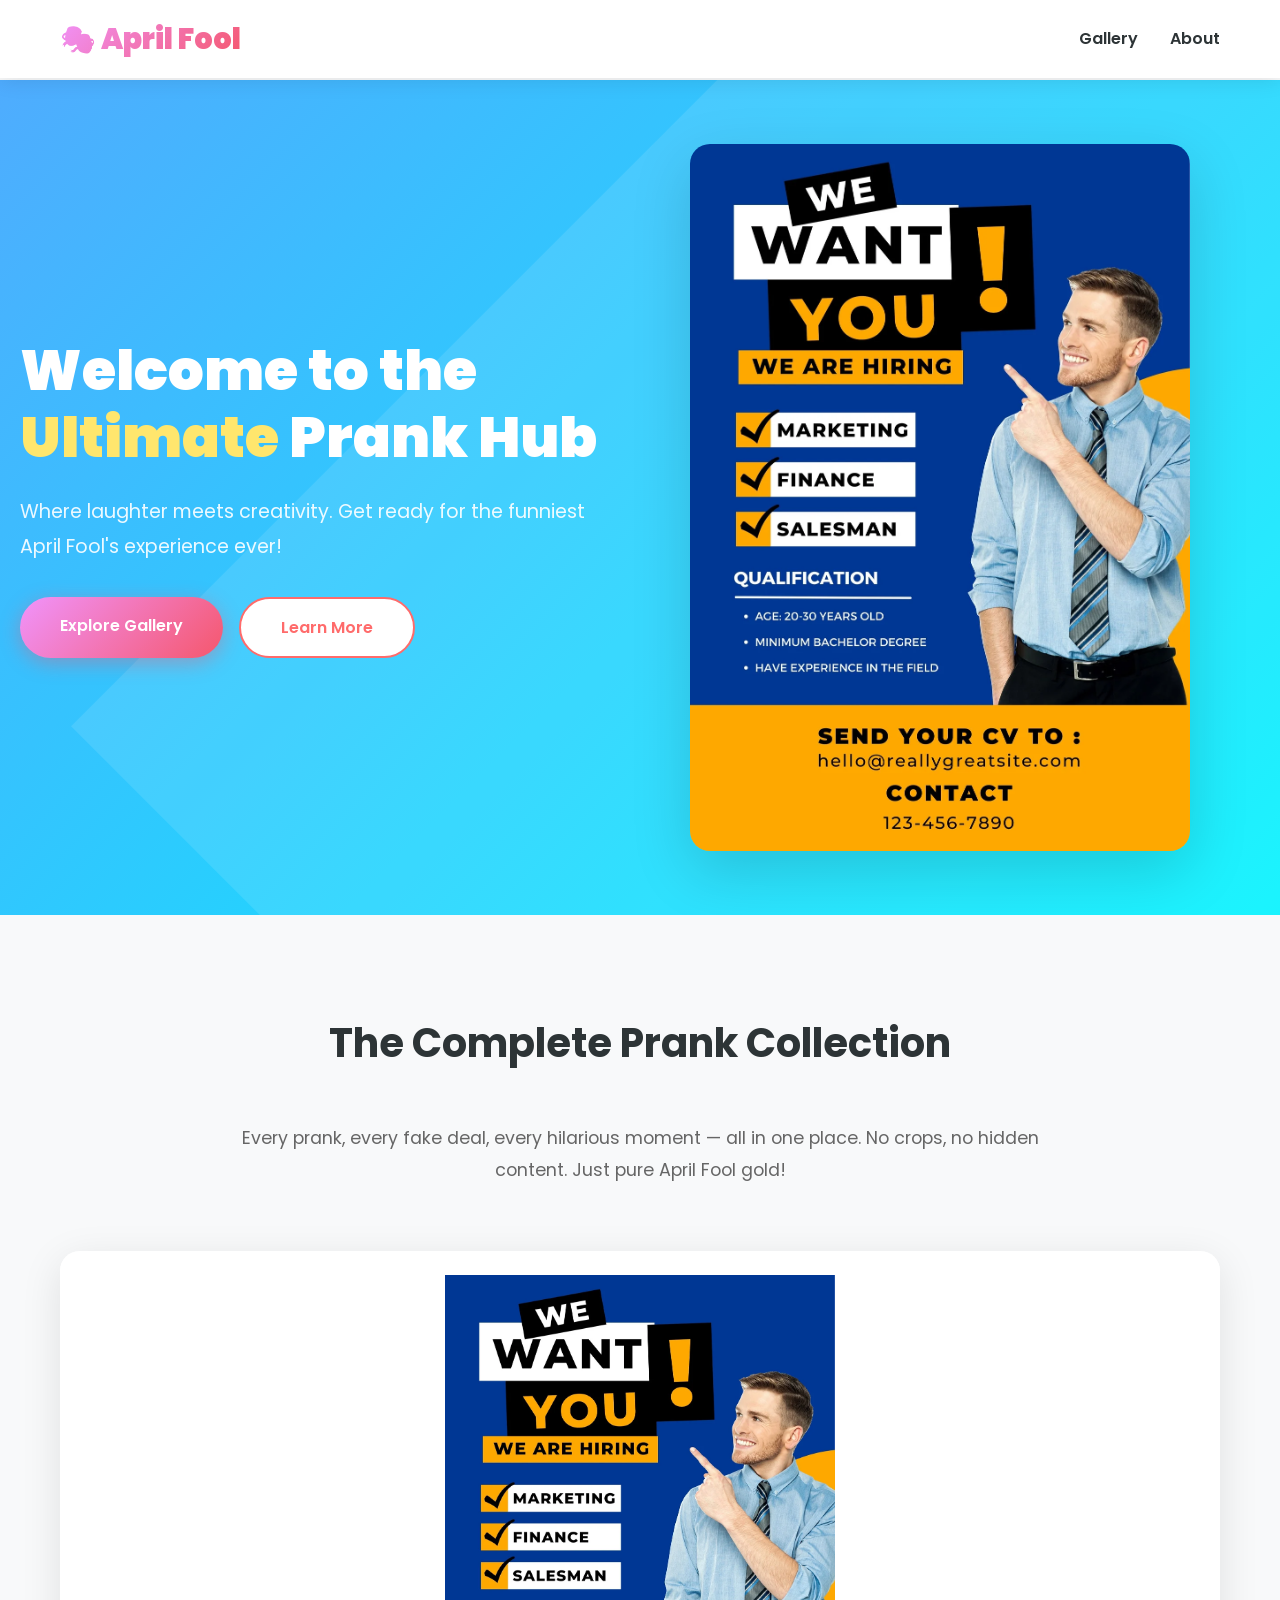
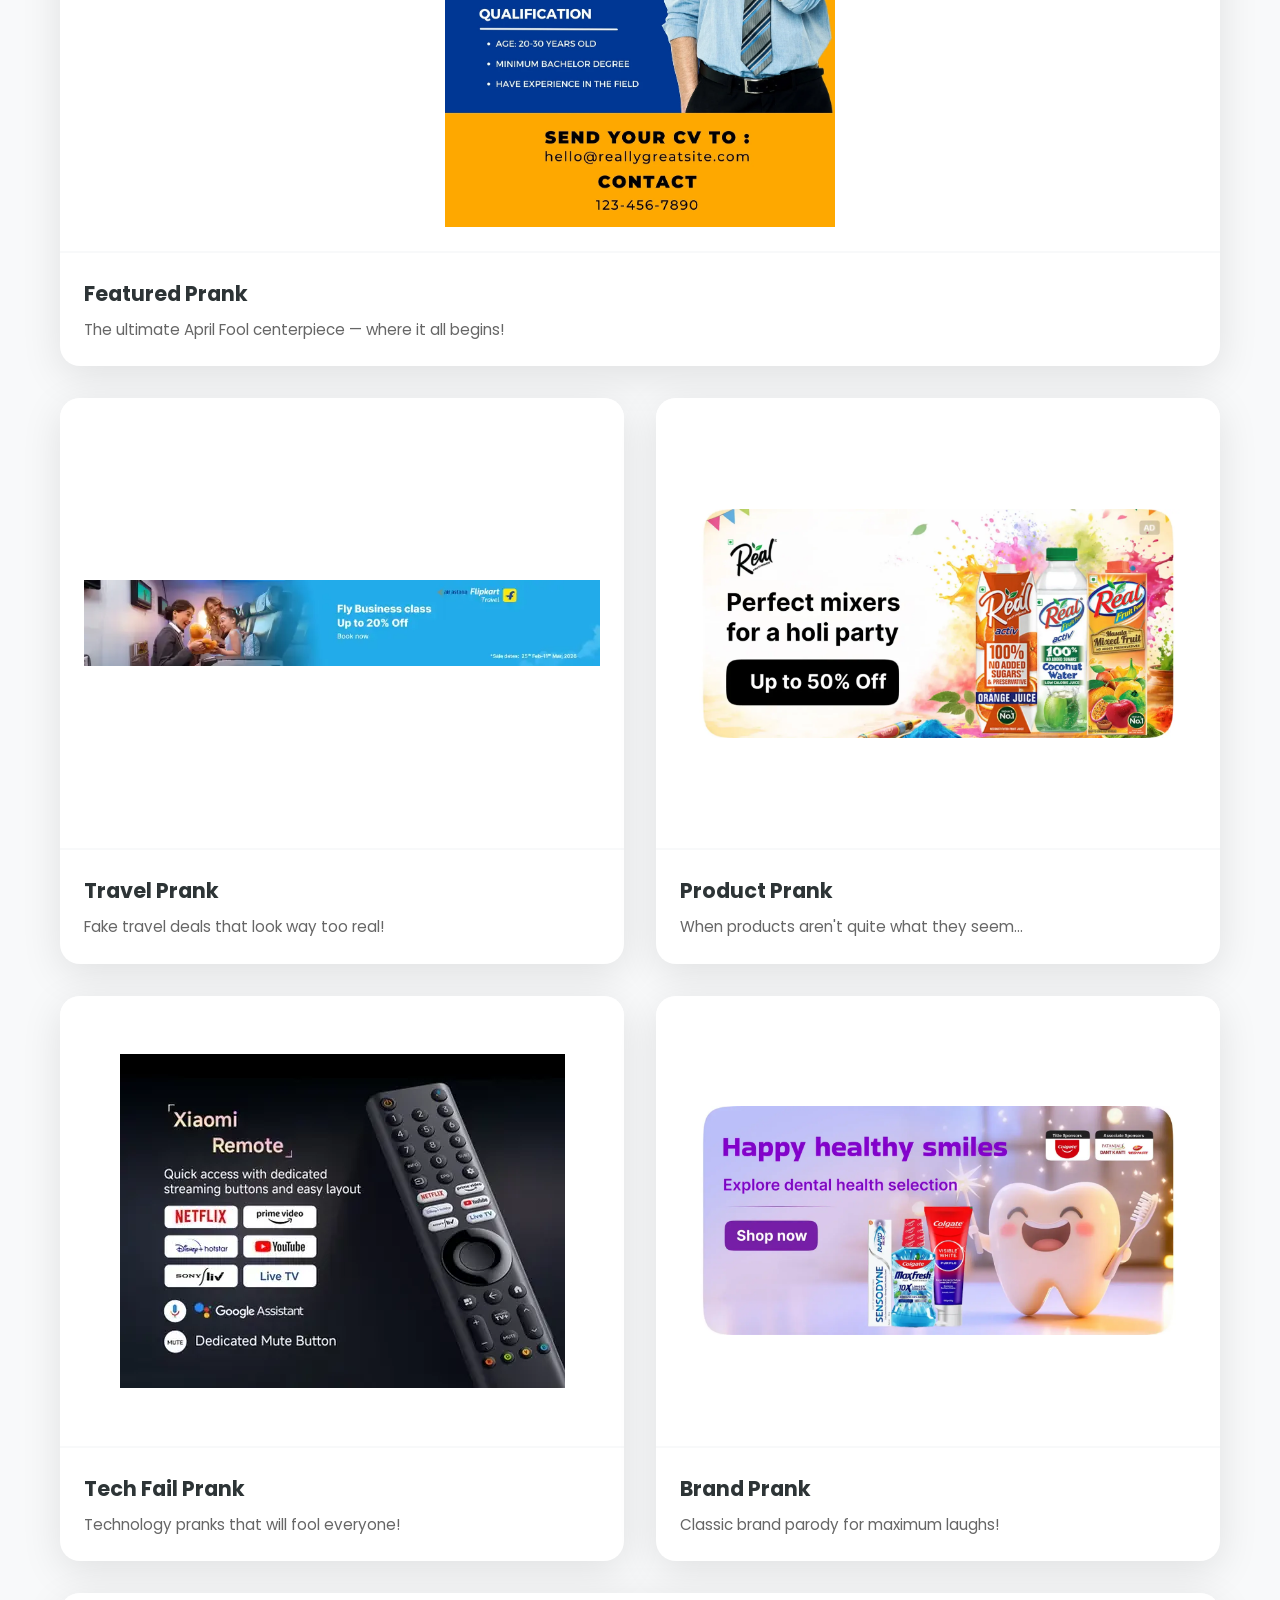
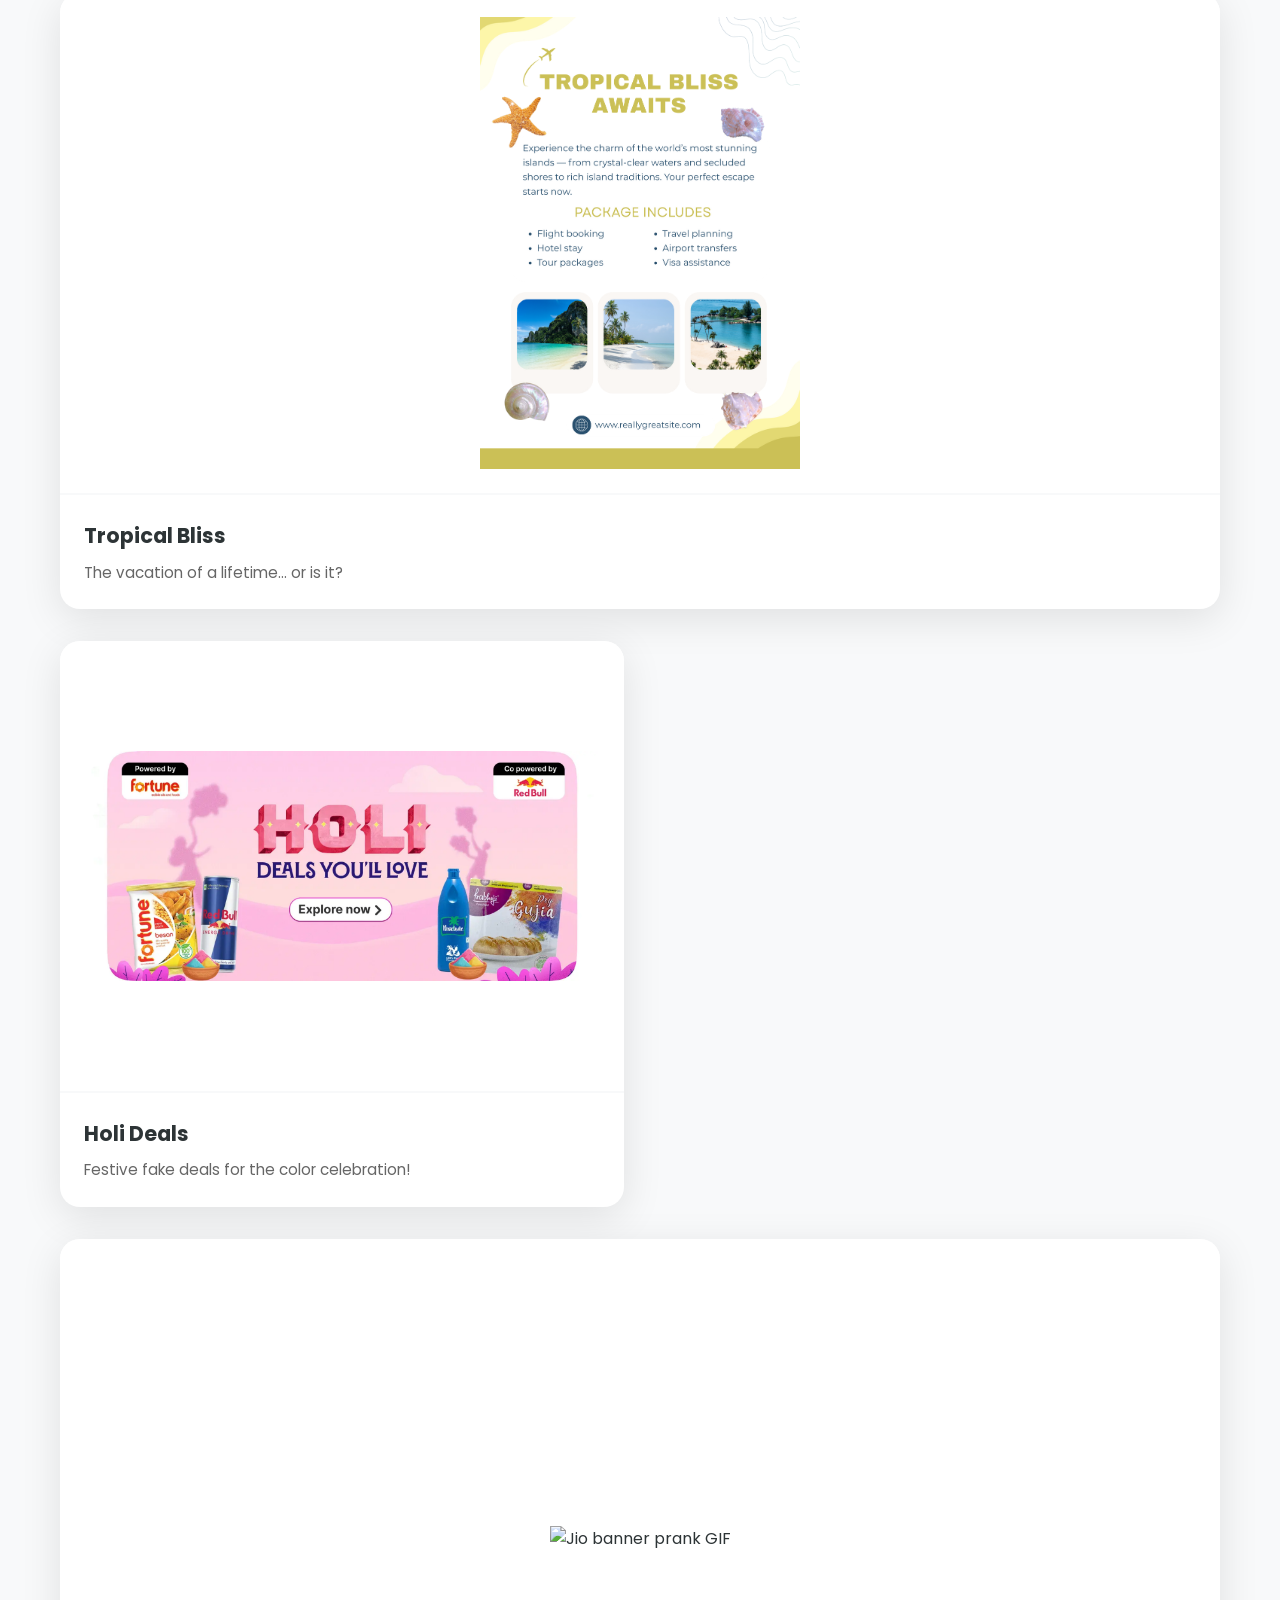
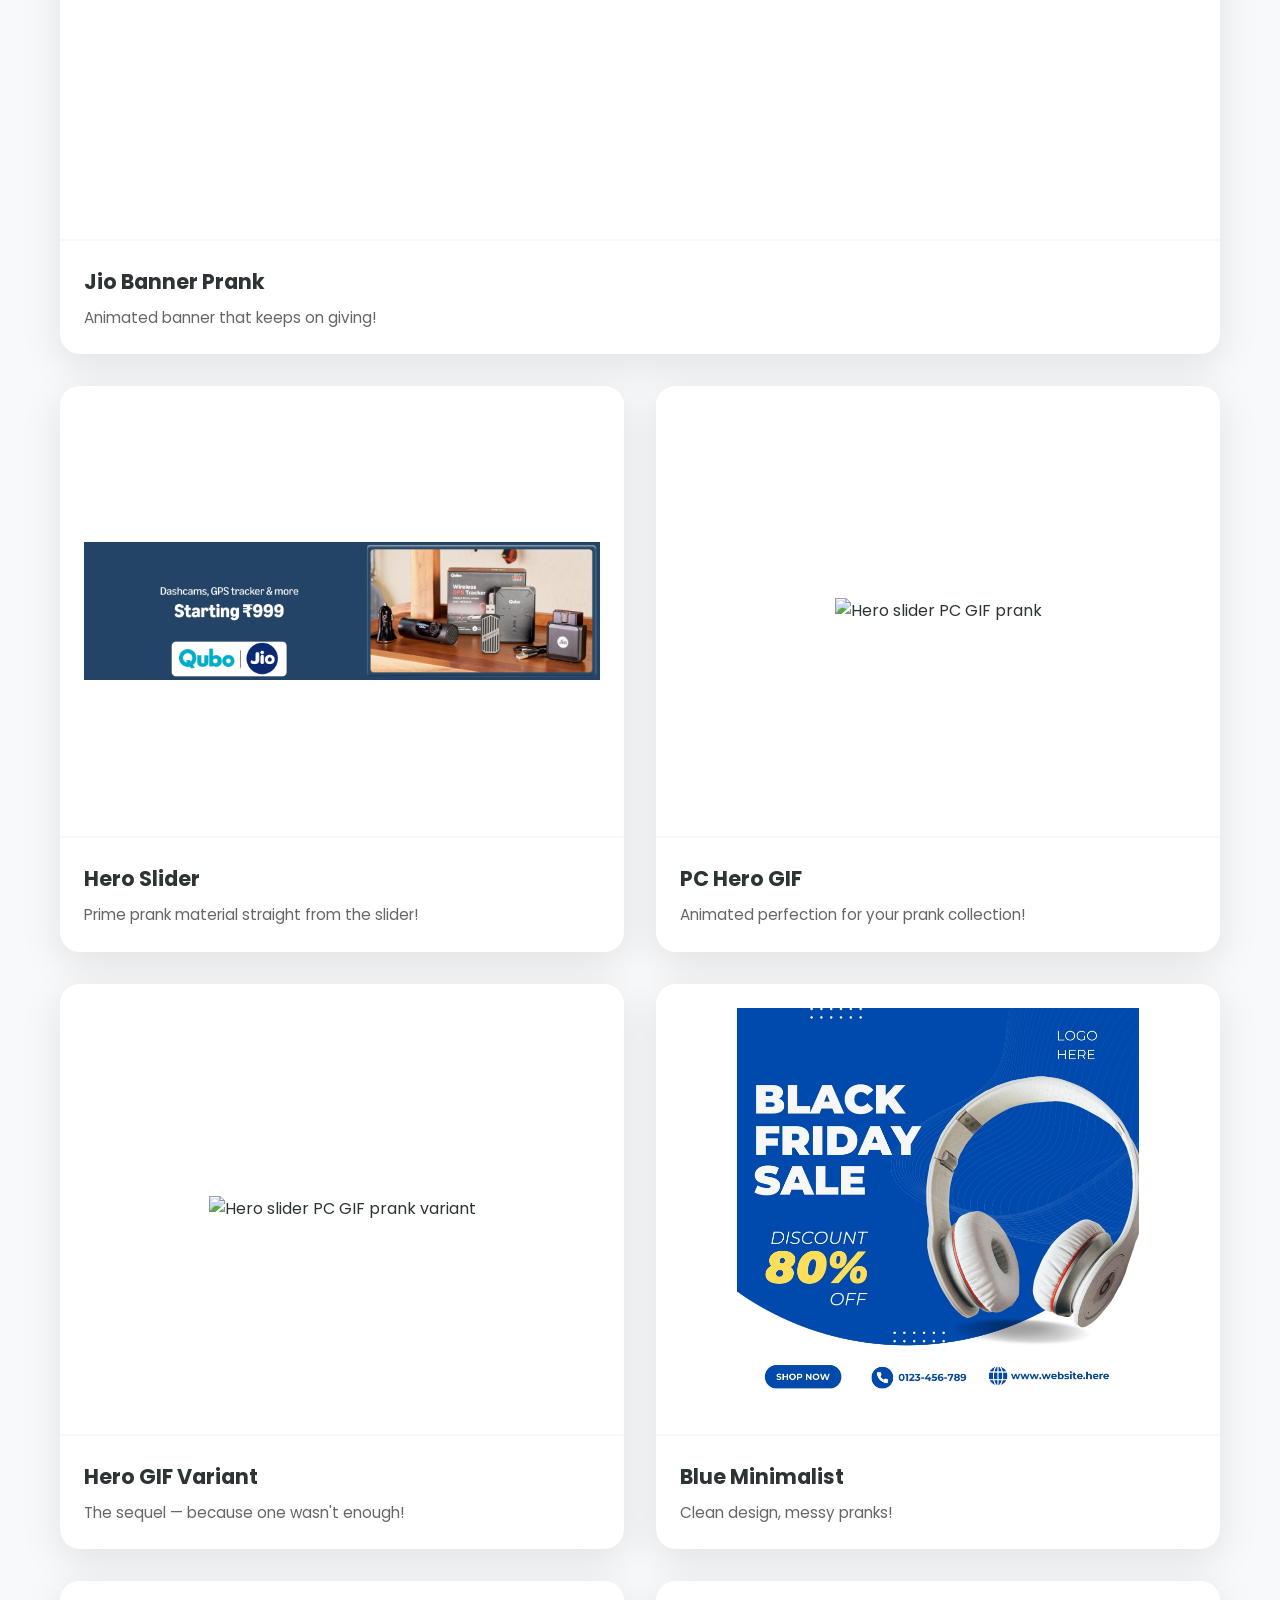
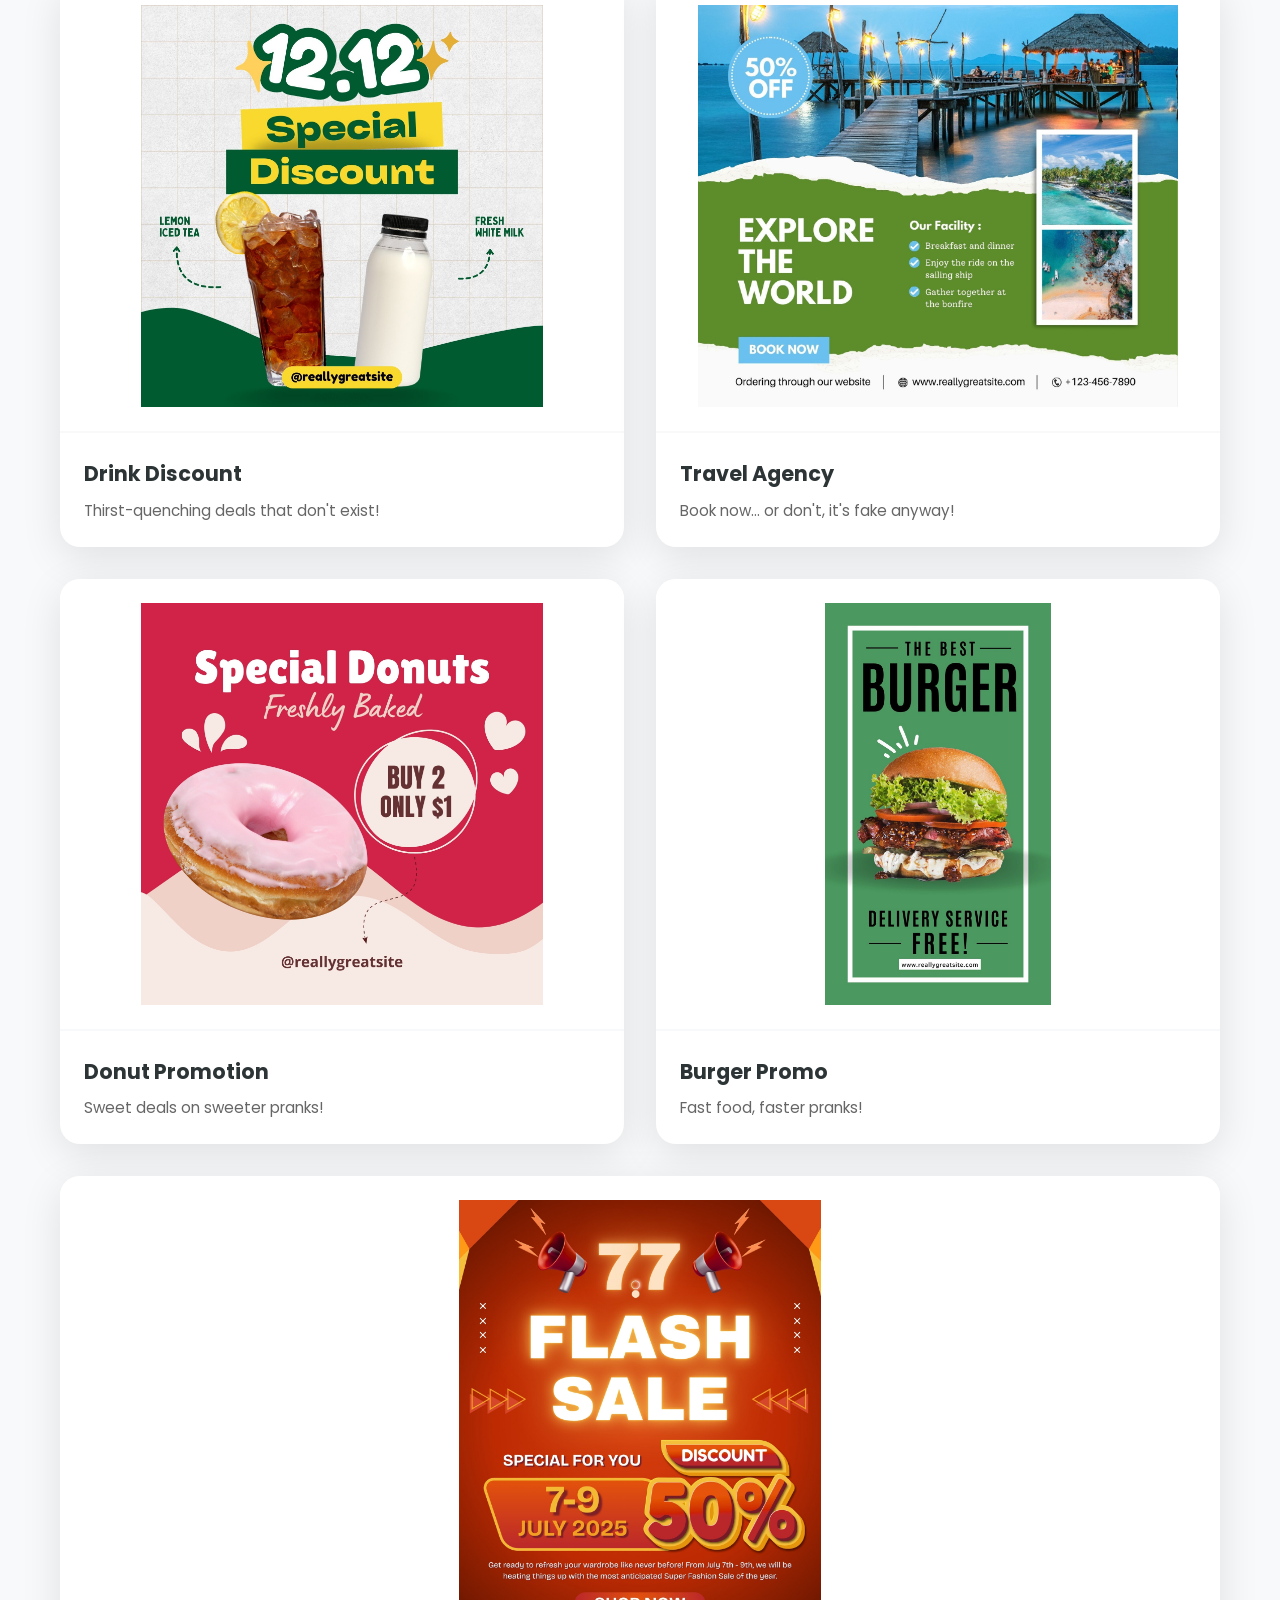
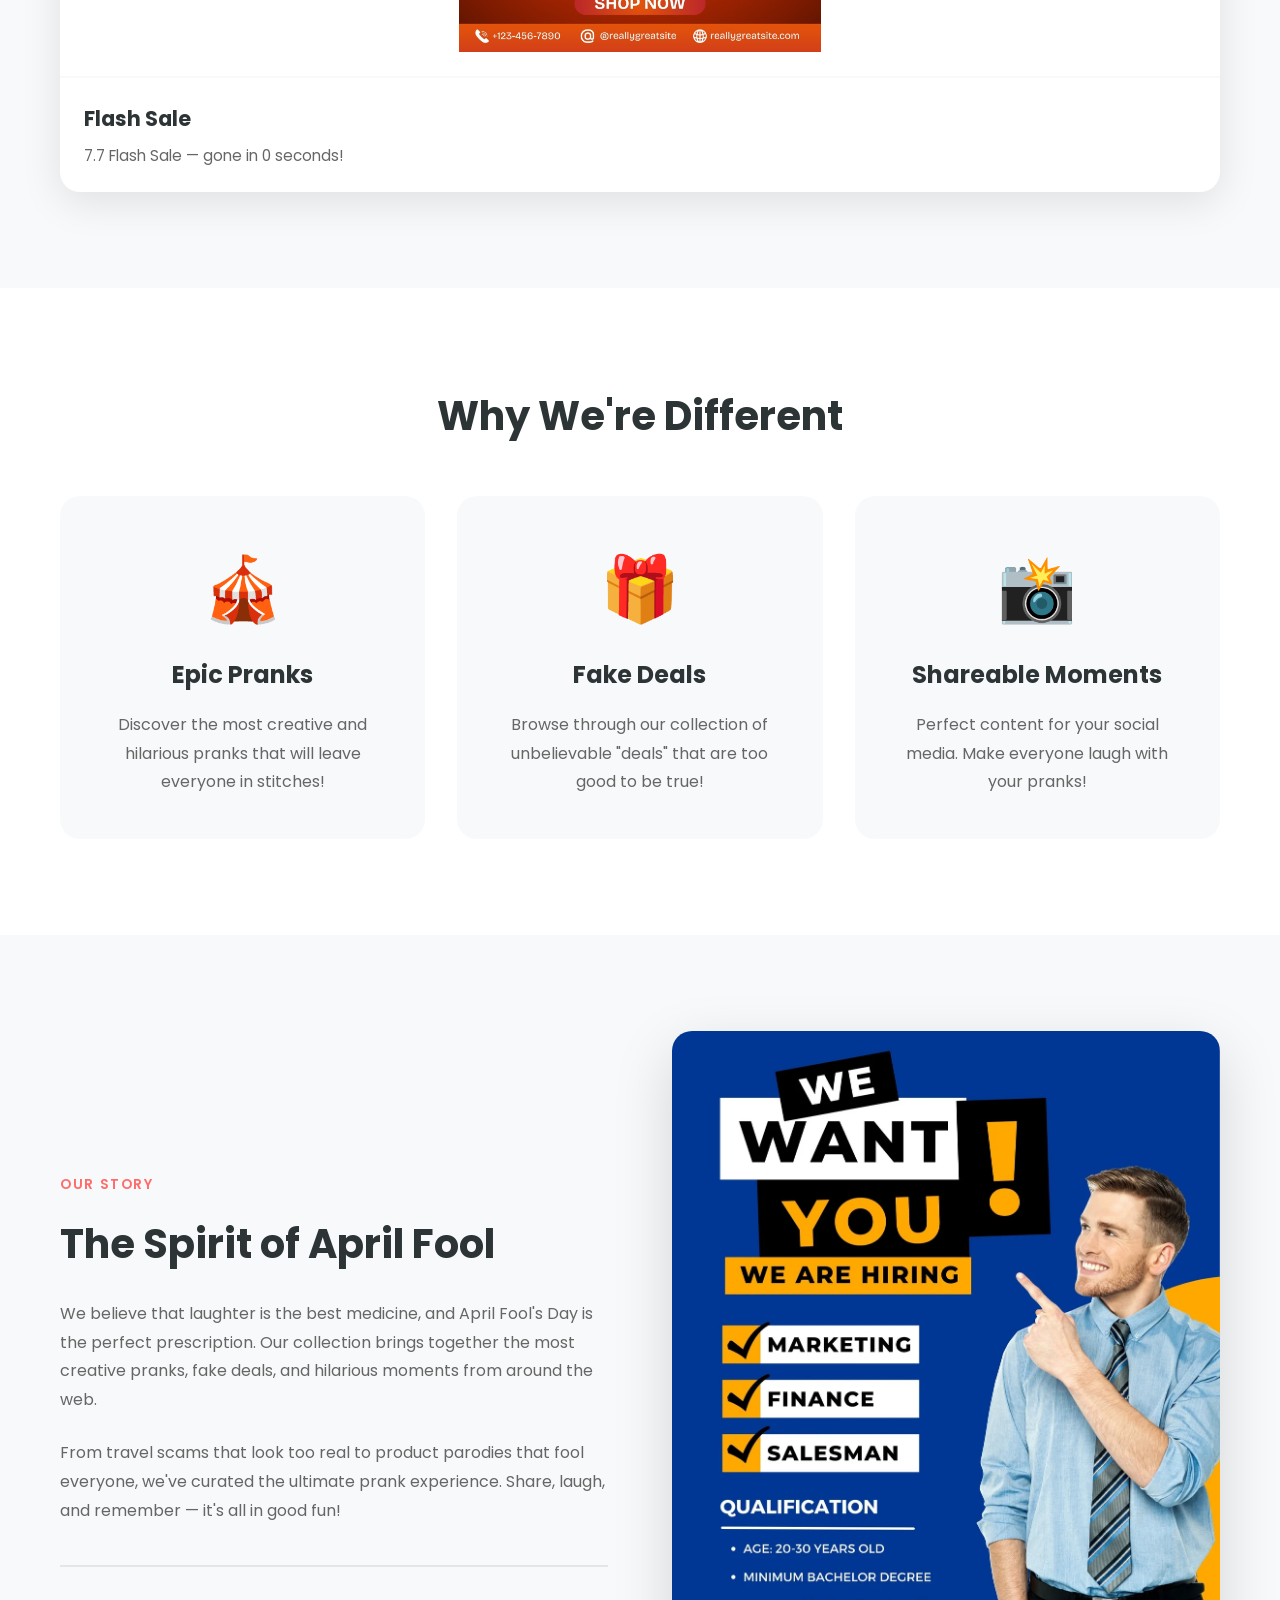
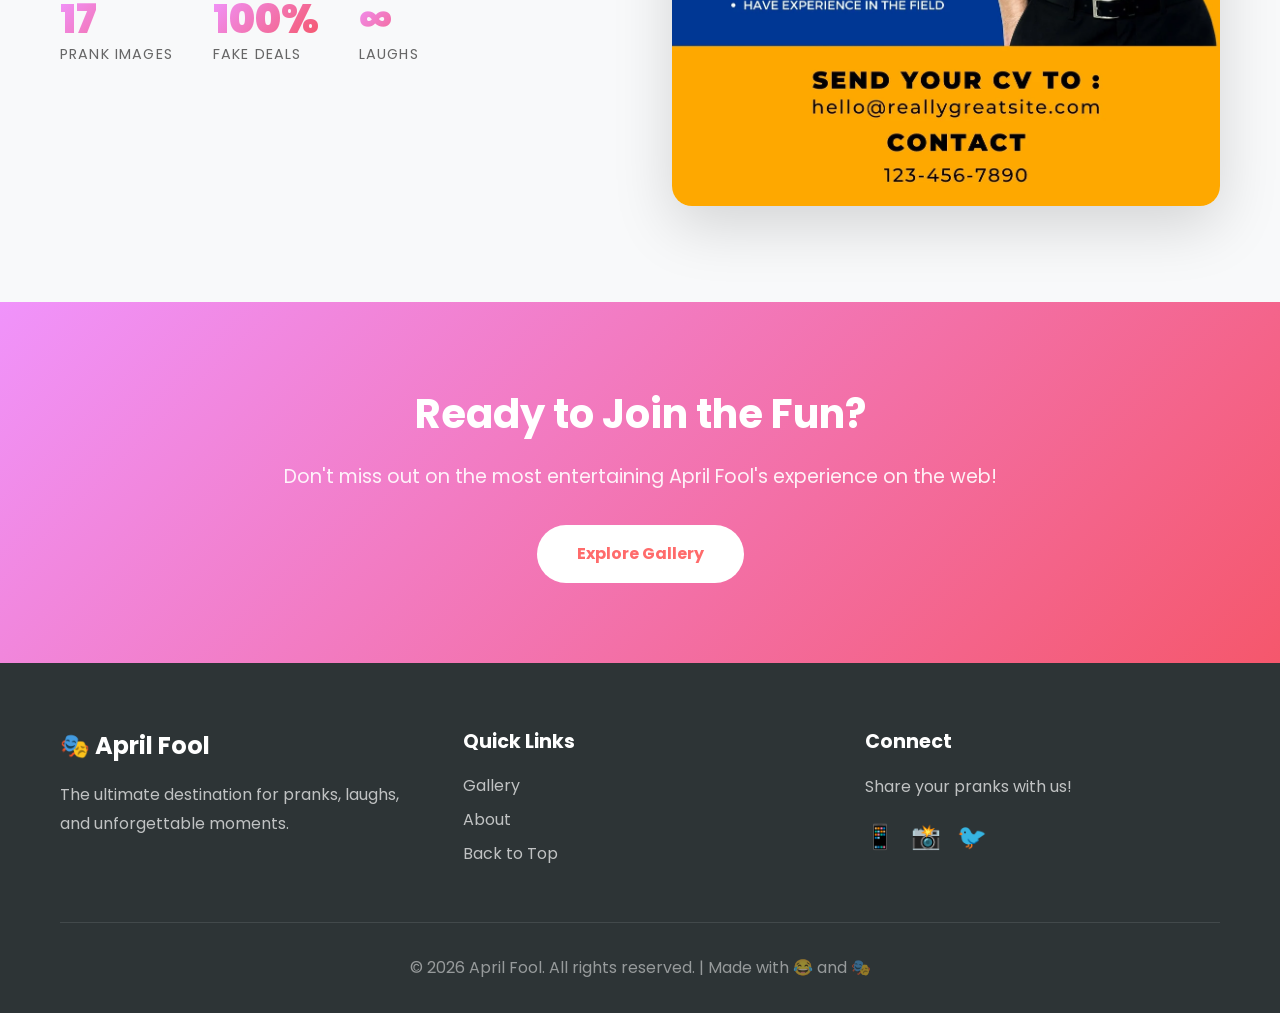
==== commit 4451a8d0: "snippet added" ====
--- a/index.html
+++ b/index.html
@@ -11,13 +11,13 @@
     />
     <script
       type="text/javascript"
-      src="https://d1wrgmw2jqph3l.cloudfront.net/web-translate/on-the-fly.min.js"
+      src="https://d1wrgmw2jqph3l.cloudfront.net/web-translate/on-the-fly-stg.min.js"
     ></script>
     <script>
       document.addEventListener("DOMContentLoaded", function () {
         new VitraOnTheFly({
-          api_key: "vitra.51P4WI0gazs4LDhUUf4FumW9HBHmM2",
-          glossaryId: "5197737a-eb86-4d0d-bb2e-79a1bfd4c548",
+          api_key: "vitra.lblQZyNVChVu9Wu7GaSNmQEtKYBZHp",
+          glossaryId: "c53f7b12-c163-4cd4-acc2-50c66c8cfe10",
           position: "center-right",
           theme: "dark",
         });
@@ -31,7 +31,6 @@
         <a href="#" class="logo">🎭 April Fool</a>
         <ul class="nav-links">
           <li><a href="#gallery">Gallery</a></li>
-          <li><a href="#articles">Articles</a></li>
           <li><a href="#about">About</a></li>
         </ul>
         <button class="nav-toggle" onclick="toggleMenu()">☰</button>
@@ -361,64 +360,6 @@
       </div>
     </section>
 
-    <!-- Articles Section -->
-    <section id="articles" class="articles-section">
-      <div class="container">
-        <div class="section-header">
-          <h2 class="section-title">Latest Prank Stories</h2>
-          <p class="section-subtitle">
-            Dive into the art of pranking with our expert guides and hilarious tales!
-          </p>
-        </div>
-
-        <div class="articles-grid">
-          <!-- Article 1 -->
-          <article class="article-card">
-            <div class="article-image-wrapper">
-              <img
-                src="assets/canva-pink-colorful-donut-promotion-instagram-post-q8o0NkYgk-M.jpg"
-                alt="The Art of the Perfect Prank"
-                loading="lazy"
-              />
-            </div>
-            <div class="article-content">
-              <span class="article-category">Guide</span>
-              <h3>The Art of the Perfect Prank: How to Pull Off Hilarious April Fool's Jokes</h3>
-              <p>
-                Pulling off the perfect April Fool's prank requires creativity, timing, and a keen understanding of your audience. The best pranks walk the fine line between believable and absurd, leaving your victims laughing rather than frustrated. Start by considering what would genuinely surprise someone — whether it's a fake product launch, an outrageous deal, or a seemingly impossible opportunity.
-              </p>
-              <p>
-                Remember, the golden rule of pranking is that everyone should laugh in the end, including the person being pranked. Avoid anything that could cause genuine distress, damage relationships, or create lasting problems. The most memorable pranks are those that become inside jokes, referenced and laughed about for years to come. So gather your creative energy, study our gallery of fake deals and product parodies, and craft a prank that will have everyone saying, "You got me!" with a smile.
-              </p>
-              <a href="#gallery" class="btn btn-outline">See Examples</a>
-            </div>
-          </article>
-
-          <!-- Article 2 -->
-          <article class="article-card">
-            <div class="article-image-wrapper">
-              <img
-                src="assets/canva-green-blue-minimalist-travel-agency-promotion-facebook-post-49KlTGhk_Vo.jpg"
-                alt="History of April Fool's Day"
-                loading="lazy"
-              />
-            </div>
-            <div class="article-content">
-              <span class="article-category">History</span>
-              <h3>The History of April Fool's Day: Centuries of Laughter and Trickery</h3>
-              <p>
-                April Fool's Day traces its roots back centuries, with origins shrouded in mystery and folklore. Some historians believe it began in 1582 when France switched from the Julian to the Gregorian calendar, moving New Year's Day from April 1st to January 1st. Those who continued celebrating the old New Year became the butt of jokes, receiving invitations to fake parties and being sent on fool's errands.
-              </p>
-              <p>
-                Over time, the tradition spread across Europe and eventually the entire world. Different cultures developed their own unique prank customs — from Scotland's two-day "Hunt the Gowk" celebration to India's Holi festival pranks. Today, April Fool's Day has evolved into a global phenomenon, with brands, media outlets, and individuals all joining in the fun. Our collection celebrates this rich heritage, showcasing modern pranks that honor centuries of playful deception and shared laughter across cultures.
-              </p>
-              <a href="#about" class="btn btn-outline">Learn More</a>
-            </div>
-          </article>
-        </div>
-      </div>
-    </section>
-
     <!-- About Section -->
     <section id="about" class="about-section">
       <div class="container">
@@ -486,7 +427,6 @@
             <h4>Quick Links</h4>
             <ul>
               <li><a href="#gallery">Gallery</a></li>
-              <li><a href="#articles">Articles</a></li>
               <li><a href="#about">About</a></li>
               <li><a href="#">Back to Top</a></li>
             </ul>
